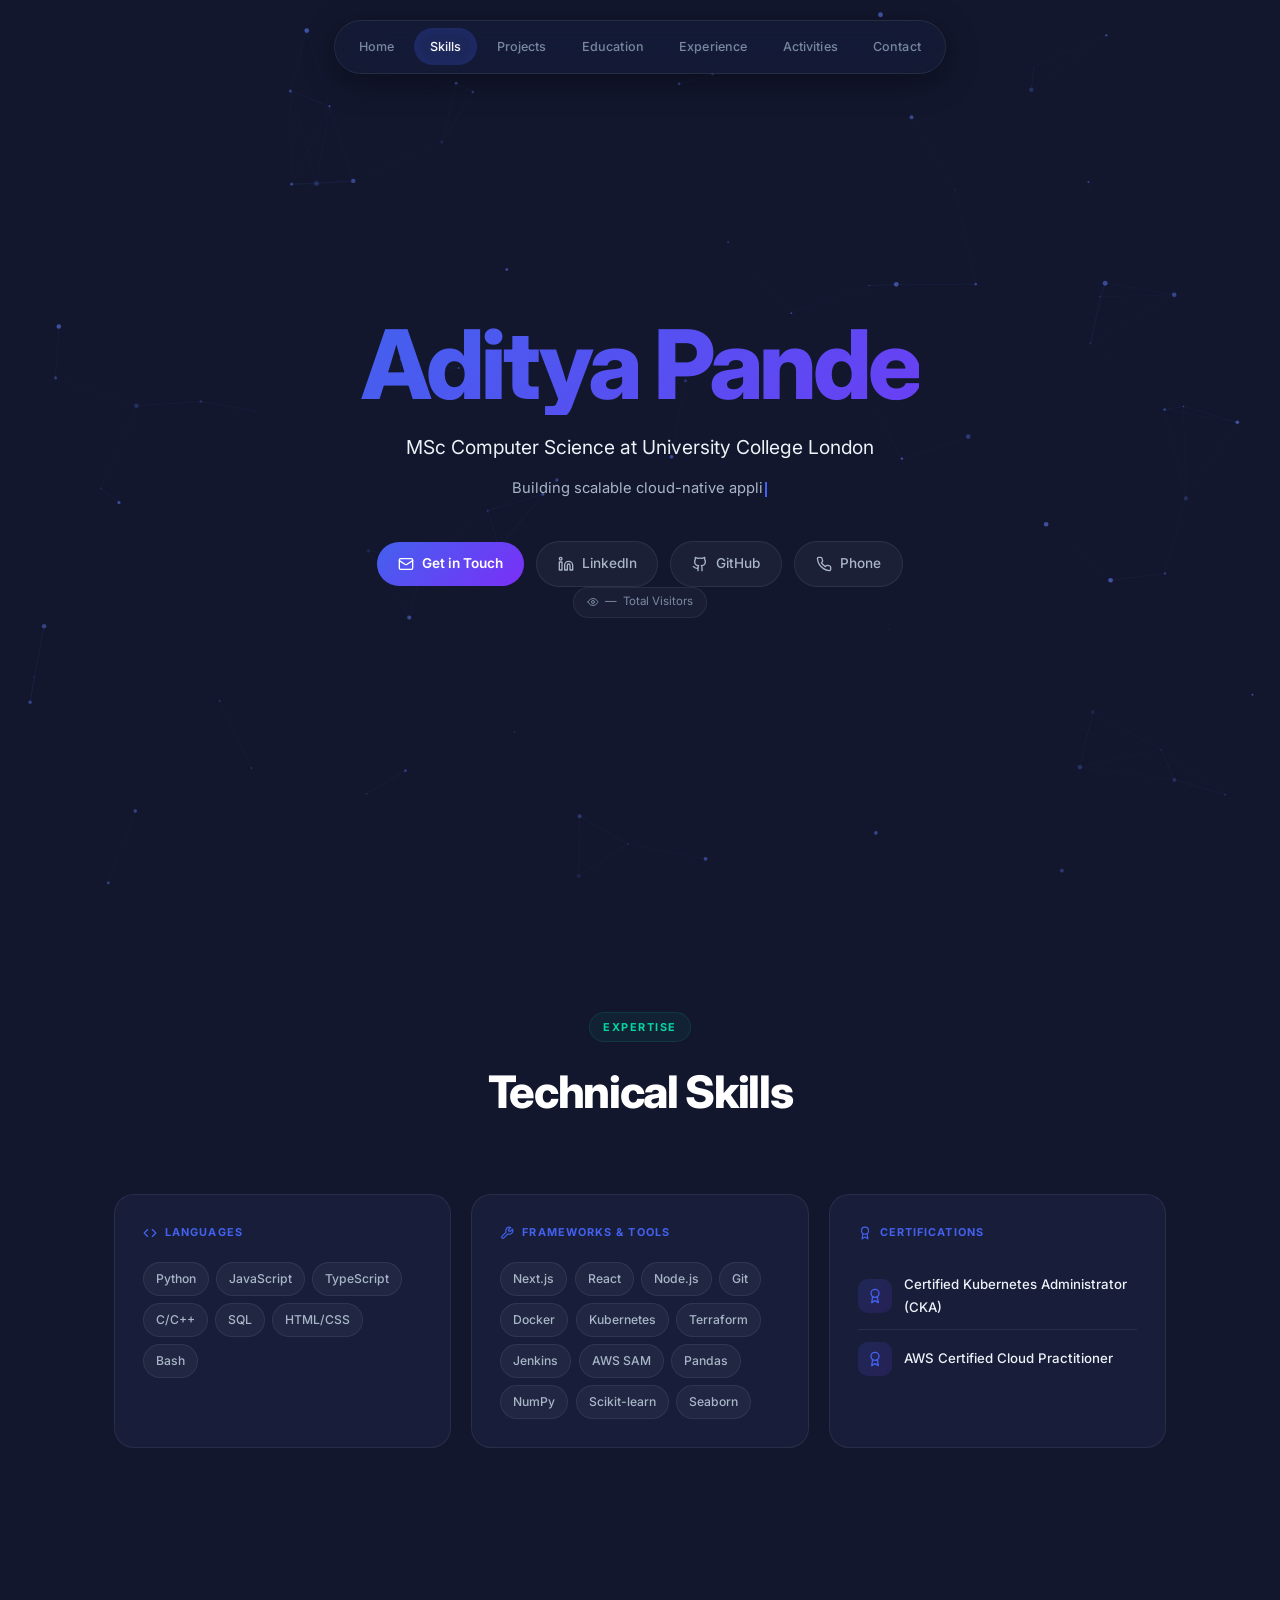
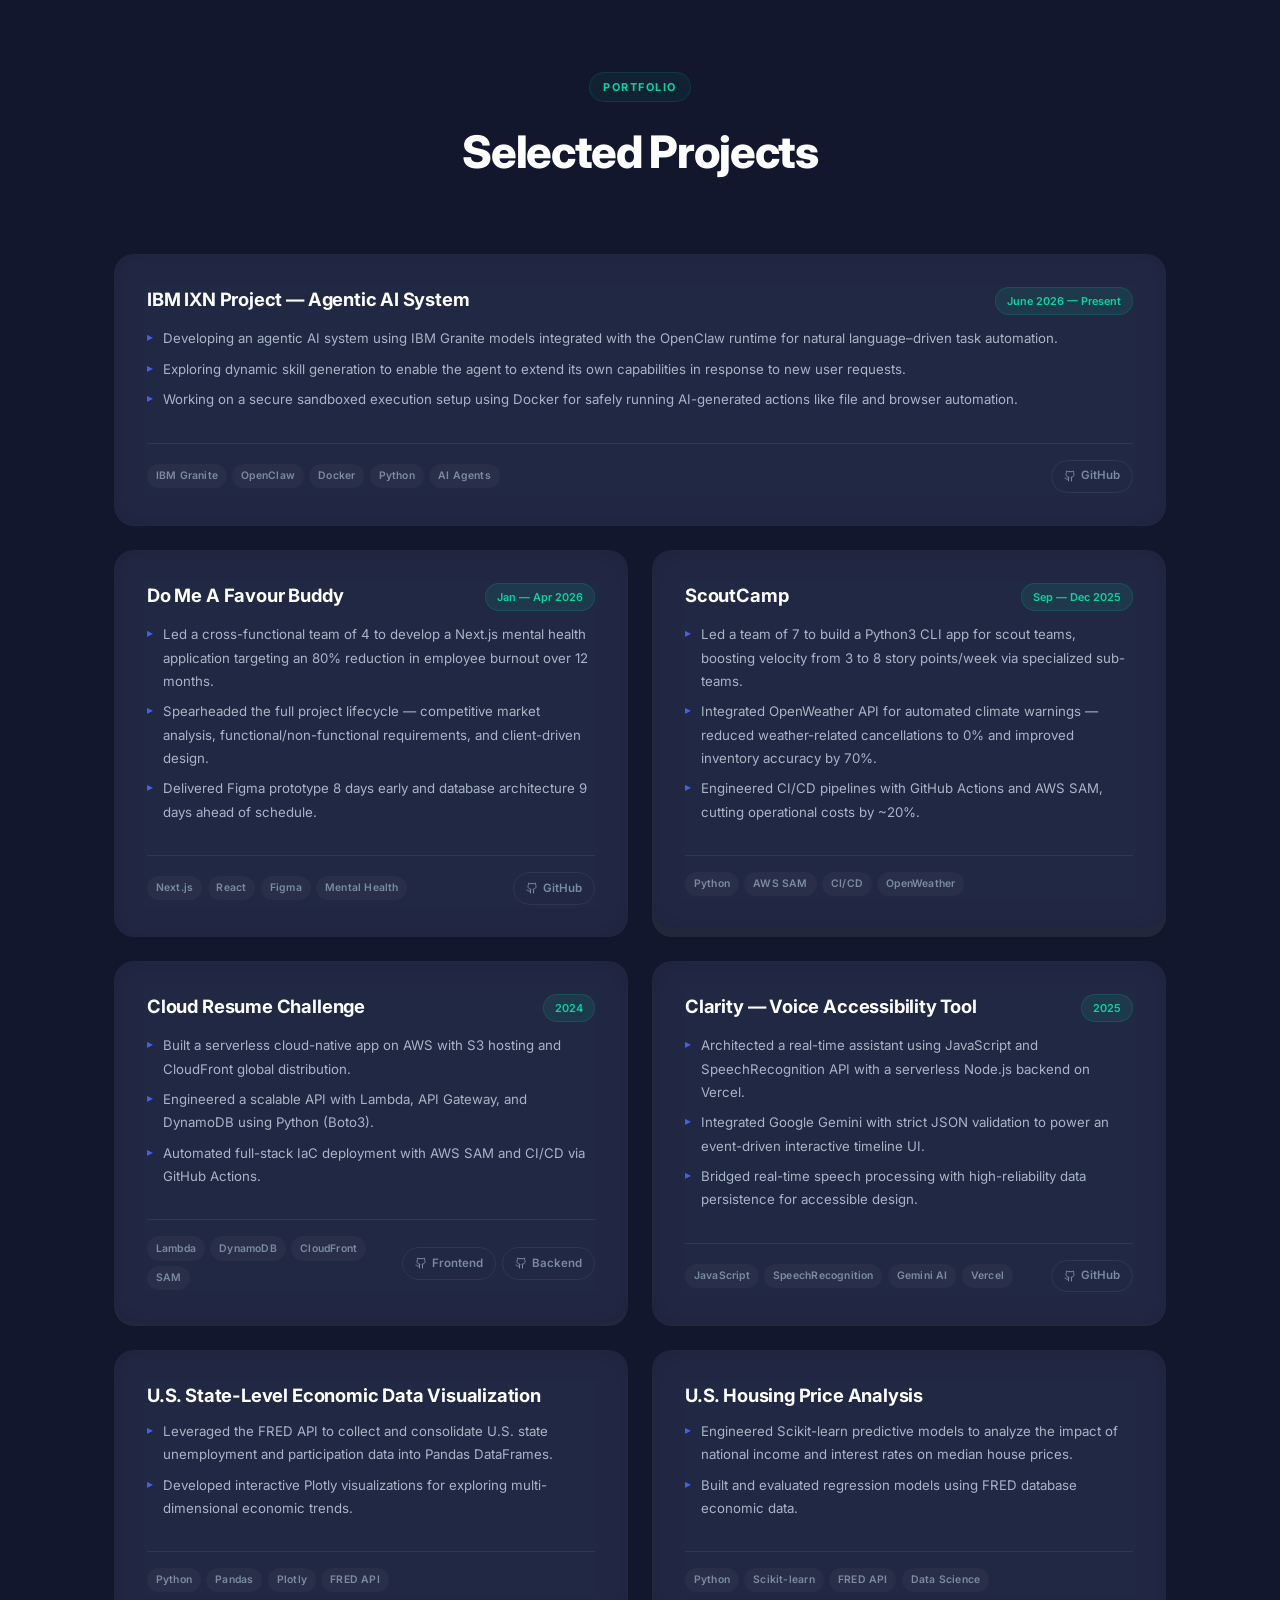
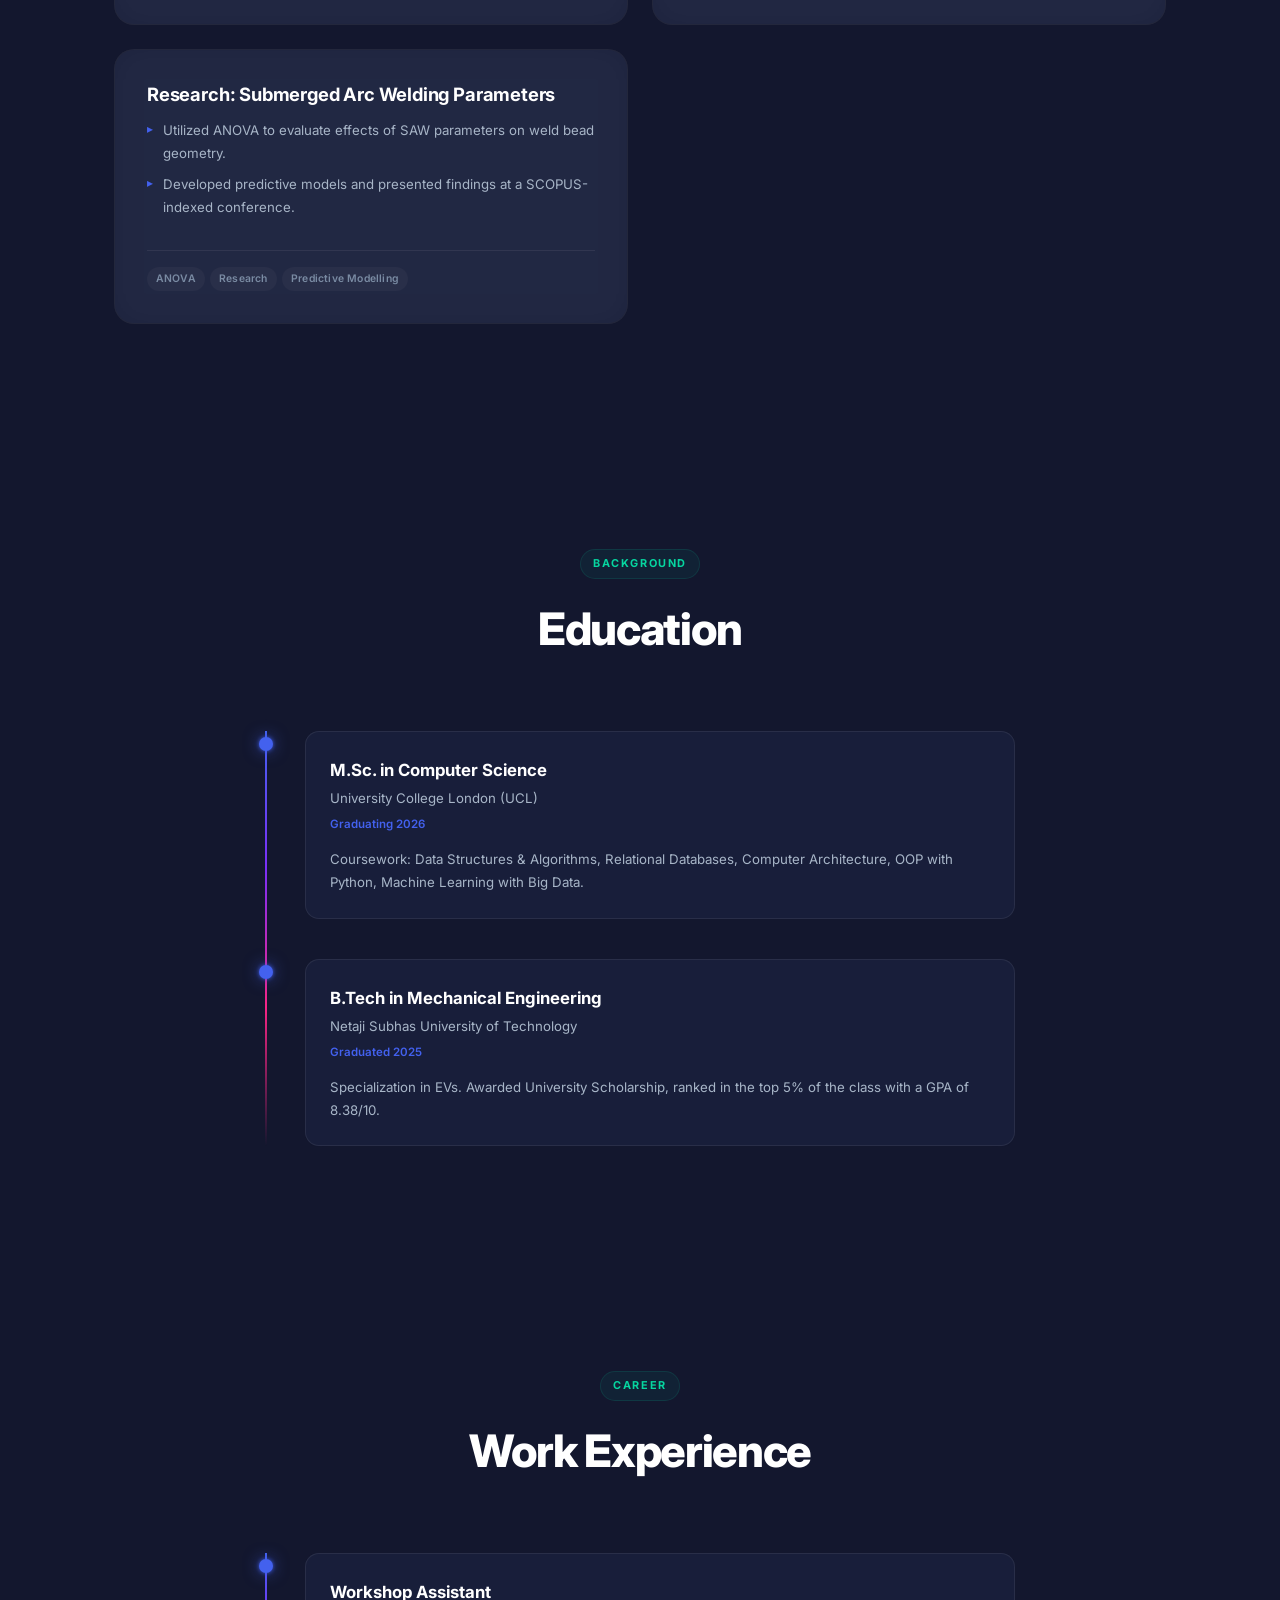
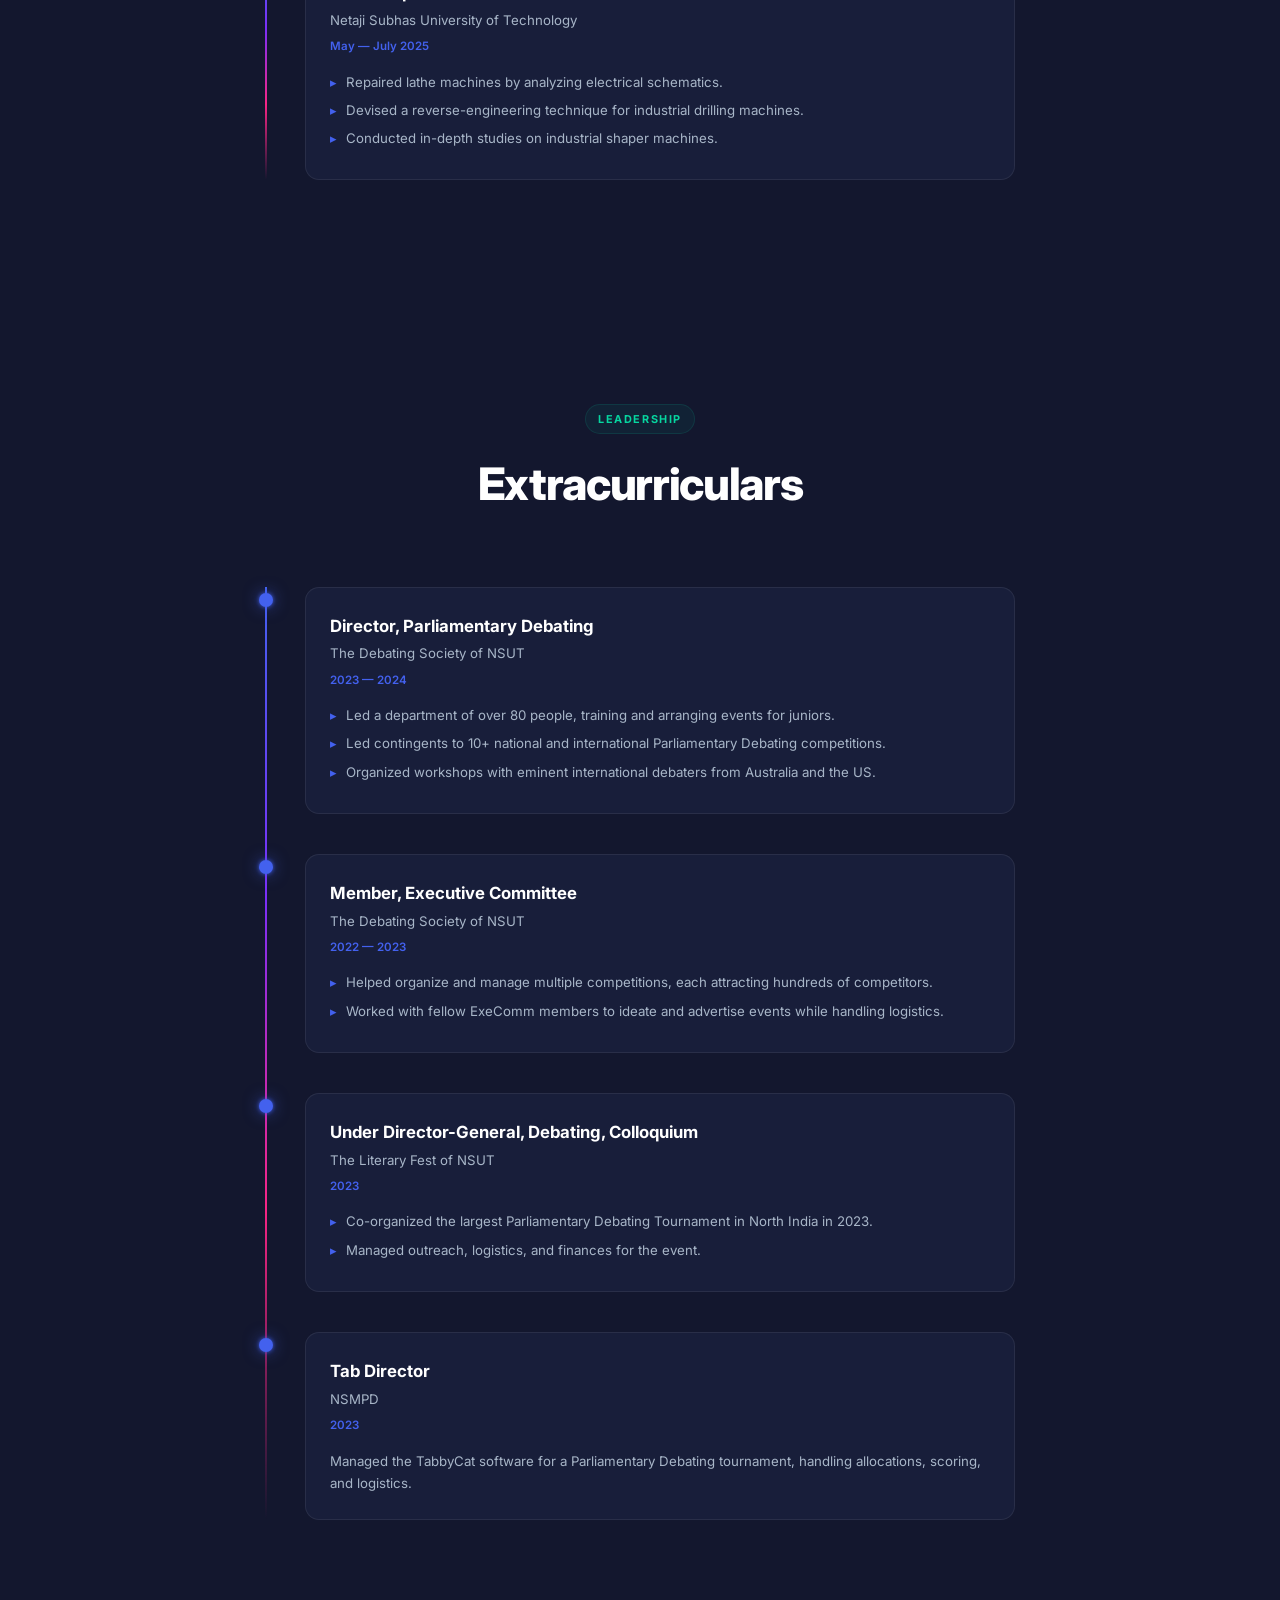
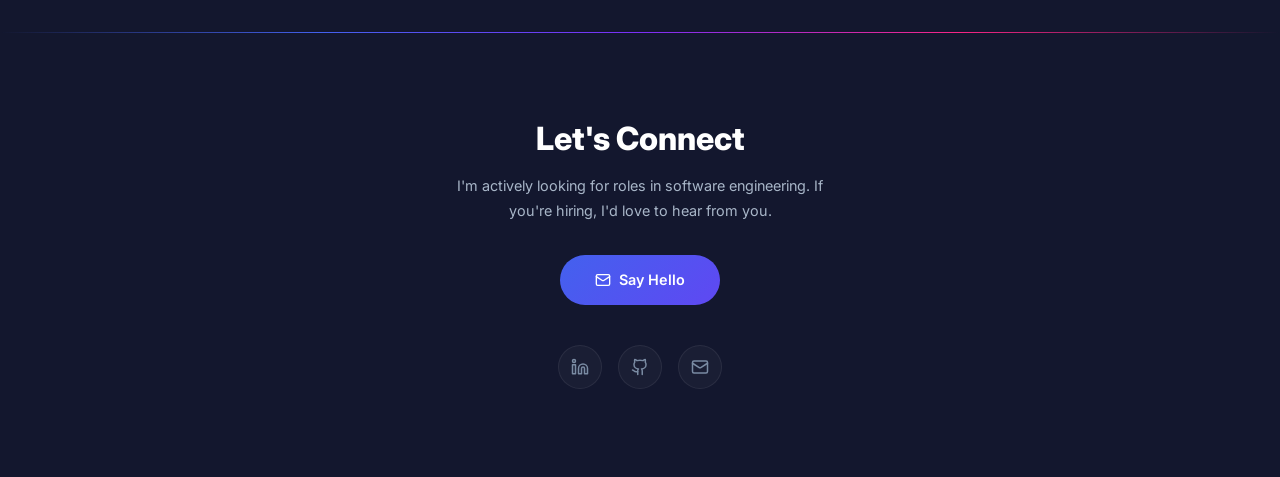
==== index.html @ 942a8a75 "Update visitor counter and project links" ====
<!DOCTYPE html>
<html lang="en">
<head>
    <meta charset="UTF-8">
    <meta name="viewport" content="width=device-width, initial-scale=1.0">
    <title>Aditya Pande — Software Engineer</title>
    <meta name="description" content="Aditya Pande — MSc Computer Science student at UCL. Software Development, Cloud Architecture, and AI.">

    <link rel="preconnect" href="https://fonts.googleapis.com">
    <link rel="preconnect" href="https://fonts.gstatic.com" crossorigin>
    <link href="https://fonts.googleapis.com/css2?family=Inter:wght@400;500;600;700;800&display=swap" rel="stylesheet">

    <link rel="stylesheet" href="style.css">
</head>
<body>

        <canvas id="particle-canvas"></canvas>

        <div class="scroll-progress" id="scroll-progress"></div>

        <nav class="nav" id="nav">
        <div class="nav-inner">
            <a href="#hero" class="nav-link active">Home</a>
            <a href="#skills" class="nav-link">Skills</a>
            <a href="#projects" class="nav-link">Projects</a>
            <a href="#education" class="nav-link">Education</a>
            <a href="#experience" class="nav-link">Experience</a>
            <a href="#activities" class="nav-link">Activities</a>
            <a href="#contact" class="nav-link">Contact</a>
        </div>
    </nav>

        <section class="hero" id="hero">
        <div class="hero-content">
            <h1 class="hero-name fade-in fade-in-delay-1">Aditya Pande</h1>
            <p class="hero-title fade-in fade-in-delay-2">MSc Computer Science at University College London</p>
            <p class="hero-subtitle fade-in fade-in-delay-3">
                <span id="typed-text"></span><span class="typing-cursor"></span>
            </p>
            <div class="hero-links fade-in fade-in-delay-4">
                <a href="mailto:aditya.pande.128@gmail.com" class="hero-link hero-link--primary" id="hero-email-link">
                    <svg xmlns="http://www.w3.org/2000/svg" width="16" height="16" viewBox="0 0 24 24" fill="none" stroke="currentColor" stroke-width="2" stroke-linecap="round" stroke-linejoin="round"><rect width="20" height="16" x="2" y="4" rx="2"/><path d="m22 7-8.97 5.7a1.94 1.94 0 0 1-2.06 0L2 7"/></svg>
                    Get in Touch
                </a>
                <a href="https://www.linkedin.com/in/the-aditya-pande/" target="_blank" class="hero-link" id="hero-linkedin-link">
                    <svg xmlns="http://www.w3.org/2000/svg" width="16" height="16" viewBox="0 0 24 24" fill="none" stroke="currentColor" stroke-width="2" stroke-linecap="round" stroke-linejoin="round"><path d="M16 8a6 6 0 0 1 6 6v7h-4v-7a2 2 0 0 0-2-2 2 2 0 0 0-2 2v7h-4v-7a6 6 0 0 1 6-6z"/><rect width="4" height="12" x="2" y="9"/><circle cx="4" cy="4" r="2"/></svg>
                    LinkedIn
                </a>
                <a href="https://github.com/AdityaPande128" target="_blank" class="hero-link" id="hero-github-link">
                    <svg xmlns="http://www.w3.org/2000/svg" width="16" height="16" viewBox="0 0 24 24" fill="none" stroke="currentColor" stroke-width="2" stroke-linecap="round" stroke-linejoin="round"><path d="M15 22v-4a4.8 4.8 0 0 0-1-3.5c3 0 6-2 6-5.5.08-1.25-.27-2.48-1-3.5.28-1.15.28-2.35 0-3.5 0 0-1 0-3 1.5-2.64-.5-5.36-.5-8 0C6 2 5 2 5 2c-.3 1.15-.3 2.35 0 3.5A5.403 5.403 0 0 0 4 9c0 3.5 3 5.5 6 5.5-.39.49-.68 1.05-.85 1.65-.17.6-.22 1.23-.15 1.85v4"/><path d="M9 18c-4.51 2-5-2-7-2"/></svg>
                    GitHub
                </a>
                <a href="tel:+447774922201" class="hero-link" id="hero-phone-link">
                    <svg xmlns="http://www.w3.org/2000/svg" width="16" height="16" viewBox="0 0 24 24" fill="none" stroke="currentColor" stroke-width="2" stroke-linecap="round" stroke-linejoin="round"><path d="M22 16.92v3a2 2 0 0 1-2.18 2 19.79 19.79 0 0 1-8.63-3.07 19.5 19.5 0 0 1-6-6 19.79 19.79 0 0 1-3.07-8.67A2 2 0 0 1 4.11 2h3a2 2 0 0 1 2 1.72 12.84 12.84 0 0 0 .7 2.81 2 2 0 0 1-.45 2.11L8.09 9.91a16 16 0 0 0 6 6l1.27-1.27a2 2 0 0 1 2.11-.45 12.84 12.84 0 0 0 2.81.7A2 2 0 0 1 22 16.92z"/></svg>
                    Phone
                </a>
            </div>
            
            <div class="hero-visitor fade-in fade-in-delay-4 mt-8">
                <div class="visitor-count">
                    <svg xmlns="http://www.w3.org/2000/svg" width="16" height="16" viewBox="0 0 24 24" fill="none" stroke="currentColor" stroke-width="2" stroke-linecap="round" stroke-linejoin="round"><path d="M2 12s3-7 10-7 10 7 10 7-3 7-10 7-10-7-10-7Z"/><circle cx="12" cy="12" r="3"/></svg>
                    <span id="visitor-count">...</span> Total Visitors
                </div>
            </div>
        </div>
    </section>

    <div class="container">

                <section class="section" id="skills">
            <div class="section-header fade-in">
                <span class="section-label">Expertise</span>
                <h2 class="section-title">Technical Skills</h2>
            </div>
            <div class="skills-grid fade-in stagger-children">
                <div class="skill-category" id="skill-languages">
                    <div class="skill-category-title">
                        <svg xmlns="http://www.w3.org/2000/svg" width="14" height="14" viewBox="0 0 24 24" fill="none" stroke="currentColor" stroke-width="2" stroke-linecap="round" stroke-linejoin="round"><polyline points="16 18 22 12 16 6"/><polyline points="8 6 2 12 8 18"/></svg>
                        Languages
                    </div>
                    <div class="skill-tags">
                        <span class="skill-tag">Python</span>
                        <span class="skill-tag">JavaScript</span>
                        <span class="skill-tag">TypeScript</span>
                        <span class="skill-tag">C/C++</span>
                        <span class="skill-tag">SQL</span>
                        <span class="skill-tag">HTML/CSS</span>
                        <span class="skill-tag">Bash</span>
                    </div>
                </div>
                <div class="skill-category" id="skill-tools">
                    <div class="skill-category-title">
                        <svg xmlns="http://www.w3.org/2000/svg" width="14" height="14" viewBox="0 0 24 24" fill="none" stroke="currentColor" stroke-width="2" stroke-linecap="round" stroke-linejoin="round"><path d="M14.7 6.3a1 1 0 0 0 0 1.4l1.6 1.6a1 1 0 0 0 1.4 0l3.77-3.77a6 6 0 0 1-7.94 7.94l-6.91 6.91a2.12 2.12 0 0 1-3-3l6.91-6.91a6 6 0 0 1 7.94-7.94l-3.76 3.76z"/></svg>
                        Frameworks & Tools
                    </div>
                    <div class="skill-tags">
                        <span class="skill-tag">Next.js</span>
                        <span class="skill-tag">React</span>
                        <span class="skill-tag">Node.js</span>
                        <span class="skill-tag">Git</span>
                        <span class="skill-tag">Docker</span>
                        <span class="skill-tag">Kubernetes</span>
                        <span class="skill-tag">Terraform</span>
                        <span class="skill-tag">Jenkins</span>
                        <span class="skill-tag">AWS SAM</span>
                        <span class="skill-tag">Pandas</span>
                        <span class="skill-tag">NumPy</span>
                        <span class="skill-tag">Scikit-learn</span>
                        <span class="skill-tag">Seaborn</span>
                    </div>
                </div>
                <div class="skill-category" id="skill-certs">
                    <div class="skill-category-title">
                        <svg xmlns="http://www.w3.org/2000/svg" width="14" height="14" viewBox="0 0 24 24" fill="none" stroke="currentColor" stroke-width="2" stroke-linecap="round" stroke-linejoin="round"><circle cx="12" cy="8" r="6"/><path d="M15.477 12.89 17 22l-5-3-5 3 1.523-9.11"/></svg>
                        Certifications
                    </div>
                    <div>
                        <div class="cert-item">
                            <div class="cert-icon">
                                <svg xmlns="http://www.w3.org/2000/svg" width="16" height="16" viewBox="0 0 24 24" fill="none" stroke="currentColor" stroke-width="2" stroke-linecap="round" stroke-linejoin="round"><circle cx="12" cy="8" r="6"/><path d="M15.477 12.89 17 22l-5-3-5 3 1.523-9.11"/></svg>
                            </div>
                            <span class="cert-name">Certified Kubernetes Administrator (CKA)</span>
                        </div>
                        <div class="cert-item">
                            <div class="cert-icon">
                                <svg xmlns="http://www.w3.org/2000/svg" width="16" height="16" viewBox="0 0 24 24" fill="none" stroke="currentColor" stroke-width="2" stroke-linecap="round" stroke-linejoin="round"><circle cx="12" cy="8" r="6"/><path d="M15.477 12.89 17 22l-5-3-5 3 1.523-9.11"/></svg>
                            </div>
                            <span class="cert-name">AWS Certified Cloud Practitioner</span>
                        </div>
                    </div>
                </div>
            </div>
        </section>

                <section class="section" id="projects">
            <div class="section-header fade-in">
                <span class="section-label">Portfolio</span>
                <h2 class="section-title">Selected Projects</h2>
            </div>
            <div class="projects-grid fade-in stagger-children">

                                <div class="project-card-wrapper project-card-wrapper--featured" id="project-ibm">
                    <div class="project-card">
                        <div class="card-spotlight"></div>
                        <div class="project-header">
                            <h3 class="project-title">IBM IXN Project — Agentic AI System</h3>
                            <span class="project-date">June 2026 — Present</span>
                        </div>
                        <div class="project-description">
                            <ul>
                                <li>Developing an agentic AI system using IBM Granite models integrated with the OpenClaw runtime for natural language–driven task automation.</li>
                                <li>Exploring dynamic skill generation to enable the agent to extend its own capabilities in response to new user requests.</li>
                                <li>Working on a secure sandboxed execution setup using Docker for safely running AI-generated actions like file and browser automation.</li>
                            </ul>
                        </div>
                        <div class="project-footer">
                            <div class="project-tags">
                                <span class="project-tag">IBM Granite</span>
                                <span class="project-tag">OpenClaw</span>
                                <span class="project-tag">Docker</span>
                                <span class="project-tag">Python</span>
                                <span class="project-tag">AI Agents</span>
                            </div>
                            <div class="project-links">
                                <a href="#" target="_blank" class="project-link">
                                    <svg xmlns="http://www.w3.org/2000/svg" width="13" height="13" viewBox="0 0 24 24" fill="none" stroke="currentColor" stroke-width="2" stroke-linecap="round" stroke-linejoin="round"><path d="M15 22v-4a4.8 4.8 0 0 0-1-3.5c3 0 6-2 6-5.5.08-1.25-.27-2.48-1-3.5.28-1.15.28-2.35 0-3.5 0 0-1 0-3 1.5-2.64-.5-5.36-.5-8 0C6 2 5 2 5 2c-.3 1.15-.3 2.35 0 3.5A5.403 5.403 0 0 0 4 9c0 3.5 3 5.5 6 5.5-.39.49-.68 1.05-.85 1.65-.17.6-.22 1.23-.15 1.85v4"/><path d="M9 18c-4.51 2-5-2-7-2"/></svg>
                                    GitHub
                                </a>
                            </div>
                        </div>
                    </div>
                </div>

                                <div class="project-card-wrapper" id="project-dmafb">
                    <div class="project-card">
                        <div class="card-spotlight"></div>
                        <div class="project-header">
                            <h3 class="project-title">Do Me A Favour Buddy</h3>
                            <span class="project-date">Jan — Apr 2026</span>
                        </div>
                        <div class="project-description">
                            <ul>
                                <li>Led a cross-functional team of 4 to develop a Next.js mental health application targeting an 80% reduction in employee burnout over 12 months.</li>
                                <li>Spearheaded the full project lifecycle — competitive market analysis, functional/non-functional requirements, and client-driven design.</li>
                                <li>Delivered Figma prototype 8 days early and database architecture 9 days ahead of schedule.</li>
                            </ul>
                        </div>
                        <div class="project-footer">
                            <div class="project-tags">
                                <span class="project-tag">Next.js</span>
                                <span class="project-tag">React</span>
                                <span class="project-tag">Figma</span>
                                <span class="project-tag">Mental Health</span>
                            </div>
                            <div class="project-links">
                                <a href="#" target="_blank" class="project-link">
                                    <svg xmlns="http://www.w3.org/2000/svg" width="13" height="13" viewBox="0 0 24 24" fill="none" stroke="currentColor" stroke-width="2" stroke-linecap="round" stroke-linejoin="round"><path d="M15 22v-4a4.8 4.8 0 0 0-1-3.5c3 0 6-2 6-5.5.08-1.25-.27-2.48-1-3.5.28-1.15.28-2.35 0-3.5 0 0-1 0-3 1.5-2.64-.5-5.36-.5-8 0C6 2 5 2 5 2c-.3 1.15-.3 2.35 0 3.5A5.403 5.403 0 0 0 4 9c0 3.5 3 5.5 6 5.5-.39.49-.68 1.05-.85 1.65-.17.6-.22 1.23-.15 1.85v4"/><path d="M9 18c-4.51 2-5-2-7-2"/></svg>
                                    GitHub
                                </a>
                            </div>
                        </div>
                    </div>
                </div>

                                <div class="project-card-wrapper" id="project-scoutcamp">
                    <div class="project-card">
                        <div class="card-spotlight"></div>
                        <div class="project-header">
                            <h3 class="project-title">ScoutCamp</h3>
                            <span class="project-date">Sep — Dec 2025</span>
                        </div>
                        <div class="project-description">
                            <ul>
                                <li>Led a team of 7 to build a Python3 CLI app for scout teams, boosting velocity from 3 to 8 story points/week via specialized sub-teams.</li>
                                <li>Integrated OpenWeather API for automated climate warnings — reduced weather-related cancellations to 0% and improved inventory accuracy by 70%.</li>
                                <li>Engineered CI/CD pipelines with GitHub Actions and AWS SAM, cutting operational costs by ~20%.</li>
                            </ul>
                        </div>
                        <div class="project-footer">
                            <div class="project-tags">
                                <span class="project-tag">Python</span>
                                <span class="project-tag">AWS SAM</span>
                                <span class="project-tag">CI/CD</span>
                                <span class="project-tag">OpenWeather</span>
                            </div>
                        </div>
                    </div>
                </div>

                                <div class="project-card-wrapper" id="project-crc">
                    <div class="project-card">
                        <div class="card-spotlight"></div>
                        <div class="project-header">
                            <h3 class="project-title">Cloud Resume Challenge</h3>
                            <span class="project-date">2024</span>
                        </div>
                        <div class="project-description">
                            <ul>
                                <li>Built a serverless cloud-native app on AWS with S3 hosting and CloudFront global distribution.</li>
                                <li>Engineered a scalable API with Lambda, API Gateway, and DynamoDB using Python (Boto3).</li>
                                <li>Automated full-stack IaC deployment with AWS SAM and CI/CD via GitHub Actions.</li>
                            </ul>
                        </div>
                        <div class="project-footer">
                            <div class="project-tags">
                                <span class="project-tag">Lambda</span>
                                <span class="project-tag">DynamoDB</span>
                                <span class="project-tag">CloudFront</span>
                                <span class="project-tag">SAM</span>
                            </div>
                            <div class="project-links">
                                <a href="https://github.com/AdityaPande128/Cloud_Resume_Challenge" target="_blank" class="project-link" id="crc-github-link">
                                    <svg xmlns="http://www.w3.org/2000/svg" width="13" height="13" viewBox="0 0 24 24" fill="none" stroke="currentColor" stroke-width="2" stroke-linecap="round" stroke-linejoin="round"><path d="M15 22v-4a4.8 4.8 0 0 0-1-3.5c3 0 6-2 6-5.5.08-1.25-.27-2.48-1-3.5.28-1.15.28-2.35 0-3.5 0 0-1 0-3 1.5-2.64-.5-5.36-.5-8 0C6 2 5 2 5 2c-.3 1.15-.3 2.35 0 3.5A5.403 5.403 0 0 0 4 9c0 3.5 3 5.5 6 5.5-.39.49-.68 1.05-.85 1.65-.17.6-.22 1.23-.15 1.85v4"/><path d="M9 18c-4.51 2-5-2-7-2"/></svg>
                                    Frontend
                                </a>
                                <a href="https://github.com/AdityaPande128/backend-visitor-counter" target="_blank" class="project-link" id="crc-backend-link">
                                    <svg xmlns="http://www.w3.org/2000/svg" width="13" height="13" viewBox="0 0 24 24" fill="none" stroke="currentColor" stroke-width="2" stroke-linecap="round" stroke-linejoin="round"><path d="M15 22v-4a4.8 4.8 0 0 0-1-3.5c3 0 6-2 6-5.5.08-1.25-.27-2.48-1-3.5.28-1.15.28-2.35 0-3.5 0 0-1 0-3 1.5-2.64-.5-5.36-.5-8 0C6 2 5 2 5 2c-.3 1.15-.3 2.35 0 3.5A5.403 5.403 0 0 0 4 9c0 3.5 3 5.5 6 5.5-.39.49-.68 1.05-.85 1.65-.17.6-.22 1.23-.15 1.85v4"/><path d="M9 18c-4.51 2-5-2-7-2"/></svg>
                                    Backend
                                </a>
                            </div>
                        </div>
                    </div>
                </div>

                                <div class="project-card-wrapper" id="project-clarity">
                    <div class="project-card">
                        <div class="card-spotlight"></div>
                        <div class="project-header">
                            <h3 class="project-title">Clarity — Voice Accessibility Tool</h3>
                            <span class="project-date">2025</span>
                        </div>
                        <div class="project-description">
                            <ul>
                                <li>Architected a real-time assistant using JavaScript and SpeechRecognition API with a serverless Node.js backend on Vercel.</li>
                                <li>Integrated Google Gemini with strict JSON validation to power an event-driven interactive timeline UI.</li>
                                <li>Bridged real-time speech processing with high-reliability data persistence for accessible design.</li>
                            </ul>
                        </div>
                        <div class="project-footer">
                            <div class="project-tags">
                                <span class="project-tag">JavaScript</span>
                                <span class="project-tag">SpeechRecognition</span>
                                <span class="project-tag">Gemini AI</span>
                                <span class="project-tag">Vercel</span>
                            </div>
                            <div class="project-links">
                                <a href="https://github.com/AdityaPande128/Clarity" target="_blank" class="project-link" id="clarity-github-link">
                                    <svg xmlns="http://www.w3.org/2000/svg" width="13" height="13" viewBox="0 0 24 24" fill="none" stroke="currentColor" stroke-width="2" stroke-linecap="round" stroke-linejoin="round"><path d="M15 22v-4a4.8 4.8 0 0 0-1-3.5c3 0 6-2 6-5.5.08-1.25-.27-2.48-1-3.5.28-1.15.28-2.35 0-3.5 0 0-1 0-3 1.5-2.64-.5-5.36-.5-8 0C6 2 5 2 5 2c-.3 1.15-.3 2.35 0 3.5A5.403 5.403 0 0 0 4 9c0 3.5 3 5.5 6 5.5-.39.49-.68 1.05-.85 1.65-.17.6-.22 1.23-.15 1.85v4"/><path d="M9 18c-4.51 2-5-2-7-2"/></svg>
                                    GitHub
                                </a>
                            </div>
                        </div>
                    </div>
                </div>

                                <div class="project-card-wrapper" id="project-econ-viz">
                    <div class="project-card">
                        <div class="card-spotlight"></div>
                        <div class="project-header">
                            <h3 class="project-title">U.S. State-Level Economic Data Visualization</h3>
                        </div>
                        <div class="project-description">
                            <ul>
                                <li>Leveraged the FRED API to collect and consolidate U.S. state unemployment and participation data into Pandas DataFrames.</li>
                                <li>Developed interactive Plotly visualizations for exploring multi-dimensional economic trends.</li>
                            </ul>
                        </div>
                        <div class="project-footer">
                            <div class="project-tags">
                                <span class="project-tag">Python</span>
                                <span class="project-tag">Pandas</span>
                                <span class="project-tag">Plotly</span>
                                <span class="project-tag">FRED API</span>
                            </div>
                        </div>
                    </div>
                </div>

                                <div class="project-card-wrapper" id="project-housing">
                    <div class="project-card">
                        <div class="card-spotlight"></div>
                        <div class="project-header">
                            <h3 class="project-title">U.S. Housing Price Analysis</h3>
                        </div>
                        <div class="project-description">
                            <ul>
                                <li>Engineered Scikit-learn predictive models to analyze the impact of national income and interest rates on median house prices.</li>
                                <li>Built and evaluated regression models using FRED database economic data.</li>
                            </ul>
                        </div>
                        <div class="project-footer">
                            <div class="project-tags">
                                <span class="project-tag">Python</span>
                                <span class="project-tag">Scikit-learn</span>
                                <span class="project-tag">FRED API</span>
                                <span class="project-tag">Data Science</span>
                            </div>
                        </div>
                    </div>
                </div>

                                <div class="project-card-wrapper" id="project-saw">
                    <div class="project-card">
                        <div class="card-spotlight"></div>
                        <div class="project-header">
                            <h3 class="project-title">Research: Submerged Arc Welding Parameters</h3>
                        </div>
                        <div class="project-description">
                            <ul>
                                <li>Utilized ANOVA to evaluate effects of SAW parameters on weld bead geometry.</li>
                                <li>Developed predictive models and presented findings at a SCOPUS-indexed conference.</li>
                            </ul>
                        </div>
                        <div class="project-footer">
                            <div class="project-tags">
                                <span class="project-tag">ANOVA</span>
                                <span class="project-tag">Research</span>
                                <span class="project-tag">Predictive Modelling</span>
                            </div>
                        </div>
                    </div>
                </div>
            </div>
        </section>

                <section class="section" id="education">
            <div class="section-header fade-in">
                <span class="section-label">Background</span>
                <h2 class="section-title">Education</h2>
            </div>
            <div class="timeline">
                <div class="timeline-item fade-in">
                    <div class="timeline-dot"></div>
                    <div class="timeline-card">
                        <h3 class="timeline-title">M.Sc. in Computer Science</h3>
                        <p class="timeline-subtitle">University College London (UCL)</p>
                        <span class="timeline-date">Graduating 2026</span>
                        <div class="timeline-body">
                            <p>Coursework: Data Structures &amp; Algorithms, Relational Databases, Computer Architecture, OOP with Python, Machine Learning with Big Data.</p>
                        </div>
                    </div>
                </div>
                <div class="timeline-item fade-in">
                    <div class="timeline-dot"></div>
                    <div class="timeline-card">
                        <h3 class="timeline-title">B.Tech in Mechanical Engineering</h3>
                        <p class="timeline-subtitle">Netaji Subhas University of Technology</p>
                        <span class="timeline-date">Graduated 2025</span>
                        <div class="timeline-body">
                            <p>Specialization in EVs. Awarded University Scholarship, ranked in the top 5% of the class with a GPA of 8.38/10.</p>
                        </div>
                    </div>
                </div>
            </div>
        </section>

                <section class="section" id="experience">
            <div class="section-header fade-in">
                <span class="section-label">Career</span>
                <h2 class="section-title">Work Experience</h2>
            </div>
            <div class="timeline">
                <div class="timeline-item fade-in">
                    <div class="timeline-dot"></div>
                    <div class="timeline-card">
                        <h3 class="timeline-title">Workshop Assistant</h3>
                        <p class="timeline-subtitle">Netaji Subhas University of Technology</p>
                        <span class="timeline-date">May — July 2025</span>
                        <div class="timeline-body">
                            <ul>
                                <li>Repaired lathe machines by analyzing electrical schematics.</li>
                                <li>Devised a reverse-engineering technique for industrial drilling machines.</li>
                                <li>Conducted in-depth studies on industrial shaper machines.</li>
                            </ul>
                        </div>
                    </div>
                </div>
            </div>
        </section>

                <section class="section" id="activities">
            <div class="section-header fade-in">
                <span class="section-label">Leadership</span>
                <h2 class="section-title">Extracurriculars</h2>
            </div>
            <div class="timeline">
                <div class="timeline-item fade-in">
                    <div class="timeline-dot"></div>
                    <div class="timeline-card">
                        <h3 class="timeline-title">Director, Parliamentary Debating</h3>
                        <p class="timeline-subtitle">The Debating Society of NSUT</p>
                        <span class="timeline-date">2023 — 2024</span>
                        <div class="timeline-body">
                            <ul>
                                <li>Led a department of over 80 people, training and arranging events for juniors.</li>
                                <li>Led contingents to 10+ national and international Parliamentary Debating competitions.</li>
                                <li>Organized workshops with eminent international debaters from Australia and the US.</li>
                            </ul>
                        </div>
                    </div>
                </div>
                <div class="timeline-item fade-in">
                    <div class="timeline-dot"></div>
                    <div class="timeline-card">
                        <h3 class="timeline-title">Member, Executive Committee</h3>
                        <p class="timeline-subtitle">The Debating Society of NSUT</p>
                        <span class="timeline-date">2022 — 2023</span>
                        <div class="timeline-body">
                            <ul>
                                <li>Helped organize and manage multiple competitions, each attracting hundreds of competitors.</li>
                                <li>Worked with fellow ExeComm members to ideate and advertise events while handling logistics.</li>
                            </ul>
                        </div>
                    </div>
                </div>
                <div class="timeline-item fade-in">
                    <div class="timeline-dot"></div>
                    <div class="timeline-card">
                        <h3 class="timeline-title">Under Director-General, Debating, Colloquium</h3>
                        <p class="timeline-subtitle">The Literary Fest of NSUT</p>
                        <span class="timeline-date">2023</span>
                        <div class="timeline-body">
                            <ul>
                                <li>Co-organized the largest Parliamentary Debating Tournament in North India in 2023.</li>
                                <li>Managed outreach, logistics, and finances for the event.</li>
                            </ul>
                        </div>
                    </div>
                </div>
                <div class="timeline-item fade-in">
                    <div class="timeline-dot"></div>
                    <div class="timeline-card">
                        <h3 class="timeline-title">Tab Director</h3>
                        <p class="timeline-subtitle">NSMPD</p>
                        <span class="timeline-date">2023</span>
                        <div class="timeline-body">
                            <p>Managed the TabbyCat software for a Parliamentary Debating tournament, handling allocations, scoring, and logistics.</p>
                        </div>
                    </div>
                </div>
            </div>
        </section>
    </div>

        <footer class="footer" id="contact">
        <h2 class="footer-cta-title fade-in">Let's Connect</h2>
        <p class="footer-cta-text fade-in">I'm actively looking for roles in software engineering. If you're hiring, I'd love to hear from you.</p>
        <a href="mailto:aditya.pande.128@gmail.com" class="footer-btn fade-in" id="footer-email-btn">
            <svg xmlns="http://www.w3.org/2000/svg" width="16" height="16" viewBox="0 0 24 24" fill="none" stroke="currentColor" stroke-width="2" stroke-linecap="round" stroke-linejoin="round"><rect width="20" height="16" x="2" y="4" rx="2"/><path d="m22 7-8.97 5.7a1.94 1.94 0 0 1-2.06 0L2 7"/></svg>
            Say Hello
        </a>
        <div class="footer-links fade-in">
            <a href="https://www.linkedin.com/in/the-aditya-pande/" target="_blank" class="footer-social-link" id="footer-linkedin" aria-label="LinkedIn">
                <svg xmlns="http://www.w3.org/2000/svg" width="18" height="18" viewBox="0 0 24 24" fill="none" stroke="currentColor" stroke-width="2" stroke-linecap="round" stroke-linejoin="round"><path d="M16 8a6 6 0 0 1 6 6v7h-4v-7a2 2 0 0 0-2-2 2 2 0 0 0-2 2v7h-4v-7a6 6 0 0 1 6-6z"/><rect width="4" height="12" x="2" y="9"/><circle cx="4" cy="4" r="2"/></svg>
            </a>
            <a href="https://github.com/AdityaPande128" target="_blank" class="footer-social-link" id="footer-github" aria-label="GitHub">
                <svg xmlns="http://www.w3.org/2000/svg" width="18" height="18" viewBox="0 0 24 24" fill="none" stroke="currentColor" stroke-width="2" stroke-linecap="round" stroke-linejoin="round"><path d="M15 22v-4a4.8 4.8 0 0 0-1-3.5c3 0 6-2 6-5.5.08-1.25-.27-2.48-1-3.5.28-1.15.28-2.35 0-3.5 0 0-1 0-3 1.5-2.64-.5-5.36-.5-8 0C6 2 5 2 5 2c-.3 1.15-.3 2.35 0 3.5A5.403 5.403 0 0 0 4 9c0 3.5 3 5.5 6 5.5-.39.49-.68 1.05-.85 1.65-.17.6-.22 1.23-.15 1.85v4"/><path d="M9 18c-4.51 2-5-2-7-2"/></svg>
            </a>
            <a href="mailto:aditya.pande.128@gmail.com" class="footer-social-link" id="footer-email" aria-label="Email">
                <svg xmlns="http://www.w3.org/2000/svg" width="18" height="18" viewBox="0 0 24 24" fill="none" stroke="currentColor" stroke-width="2" stroke-linecap="round" stroke-linejoin="round"><rect width="20" height="16" x="2" y="4" rx="2"/><path d="m22 7-8.97 5.7a1.94 1.94 0 0 1-2.06 0L2 7"/></svg>
            </a>
        </div>
        <div class="footer-meta fade-in">
        </div>
    </footer>

    <script src="script.js"></script>
</body>
</html>
---- style.css ----
:root {
    --cyan: #06d6a0;
  --electric: #4361ee;
  --violet: #7b2ff7;
  --magenta: #f72585;
  --amber: #ffbe0b;

    --bg-deep: #13172e;
  --bg-base: #181d3a;
  --bg-card: rgba(28, 35, 65, 0.7);
  --bg-card-hover: rgba(38, 48, 85, 0.75);
  --bg-glass: rgba(22, 28, 55, 0.65);

    --text-bright: #ffffff;
  --text-primary: #edf2f7;
  --text-secondary: #a8b6c8;
  --text-muted: #7a8ba3;

    --gradient-hero: linear-gradient(135deg, var(--electric), var(--violet), var(--magenta));
  --gradient-card-border: linear-gradient(135deg, var(--electric), var(--violet), var(--magenta), var(--cyan));
  --gradient-btn: linear-gradient(135deg, var(--electric), var(--violet));

    --border-subtle: rgba(255, 255, 255, 0.07);
  --glow-blue: 0 0 30px rgba(67, 97, 238, 0.3);
  --glow-violet: 0 0 30px rgba(123, 47, 247, 0.3);
  --glow-magenta: 0 0 30px rgba(247, 37, 133, 0.2);

    --radius-md: 14px;
  --radius-lg: 20px;
  --radius-full: 9999px;

    --section-gap: 7rem;
  --container-max: 1100px;
}

*, *::before, *::after { margin: 0; padding: 0; box-sizing: border-box; }

html { scroll-behavior: smooth; scroll-padding-top: 5rem; }

body {
  font-family: 'Inter', -apple-system, BlinkMacSystemFont, sans-serif;
  background: var(--bg-deep);
  color: var(--text-secondary);
  line-height: 1.7;
  overflow-x: hidden;
  -webkit-font-smoothing: antialiased;
}

a { color: inherit; text-decoration: none; }
ul { list-style: none; }

#particle-canvas {
  position: fixed;
  top: 0;
  left: 0;
  width: 100%;
  height: 100%;
  z-index: 0;
  pointer-events: none;
}

.scroll-progress {
  position: fixed;
  top: 0;
  left: 0;
  height: 3px;
  background: var(--gradient-hero);
  z-index: 200;
  width: 0%;
  transition: width 0.1s linear;
}

.container {
  max-width: var(--container-max);
  margin: 0 auto;
  padding: 0 1.5rem;
  position: relative;
  z-index: 2;
}

.nav {
  position: fixed;
  top: 1.25rem;
  left: 50%;
  transform: translateX(-50%);
  z-index: 100;
  background: var(--bg-glass);
  backdrop-filter: blur(24px) saturate(1.5);
  -webkit-backdrop-filter: blur(24px) saturate(1.5);
  border: 1px solid rgba(255, 255, 255, 0.08);
  border-radius: var(--radius-full);
  padding: 0.45rem 0.5rem;
  box-shadow: 0 8px 32px rgba(0, 0, 0, 0.4);
}

.nav-inner { display: flex; align-items: center; gap: 0.2rem; }

.nav-link {
  padding: 0.5rem 1rem;
  font-size: 0.78rem;
  font-weight: 500;
  color: var(--text-muted);
  border-radius: var(--radius-full);
  transition: all 0.3s ease;
  white-space: nowrap;
  letter-spacing: 0.01em;
  position: relative;
}

.nav-link:hover { color: var(--text-bright); }

.nav-link.active {
  color: var(--text-bright);
  background: rgba(67, 97, 238, 0.2);
  box-shadow: inset 0 0 12px rgba(67, 97, 238, 0.15);
}

.hero {
  min-height: 100vh;
  display: flex;
  align-items: center;
  justify-content: center;
  text-align: center;
  padding: 6rem 1.5rem 4rem;
  position: relative;
  z-index: 2;
}

.hero-content { max-width: 750px; }

.hero-name {
  font-size: clamp(3.2rem, 9vw, 6rem);
  font-weight: 800;
  letter-spacing: -0.04em;
  line-height: 1.05;
  background: var(--gradient-hero);
  background-size: 300% 300%;
  -webkit-background-clip: text;
  -webkit-text-fill-color: transparent;
  background-clip: text;
  animation: gradient-flow 5s ease-in-out infinite;
}

@keyframes gradient-flow {
  0% { background-position: 0% 50%; }
  50% { background-position: 100% 50%; }
  100% { background-position: 0% 50%; }
}

.hero-title {
  font-size: clamp(1rem, 2.5vw, 1.2rem);
  color: var(--text-primary);
  margin-top: 1rem;
}

.hero-subtitle {
  font-size: 0.92rem;
  color: var(--text-secondary);
  margin-top: 0.75rem;
  max-width: 520px;
  margin-left: auto;
  margin-right: auto;
}

.typing-cursor {
  display: inline-block;
  width: 2px;
  height: 1em;
  background: var(--electric);
  margin-left: 2px;
  animation: blink 0.8s step-end infinite;
  vertical-align: text-bottom;
}

@keyframes blink {
  0%, 100% { opacity: 1; }
  50% { opacity: 0; }
}

.hero-links {
  display: flex;
  align-items: center;
  justify-content: center;
  gap: 0.75rem;
  margin-top: 2.5rem;
  flex-wrap: wrap;
}

.hero-link {
  display: inline-flex;
  align-items: center;
  gap: 0.5rem;
  padding: 0.65rem 1.3rem;
  font-size: 0.85rem;
  font-weight: 500;
  color: var(--text-secondary);
  background: rgba(255, 255, 255, 0.04);
  border: 1px solid rgba(255, 255, 255, 0.08);
  border-radius: var(--radius-full);
  transition: all 0.35s cubic-bezier(0.4, 0, 0.2, 1);
}

.hero-link:hover {
  color: var(--text-bright);
  background: rgba(255, 255, 255, 0.08);
  border-color: rgba(67, 97, 238, 0.4);
  transform: translateY(-3px);
  box-shadow: 0 8px 24px rgba(0, 0, 0, 0.3);
}

.hero-link svg { width: 16px; height: 16px; }

.hero-link--primary {
  background: var(--gradient-btn);
  color: white;
  border: none;
  font-weight: 600;
}

.hero-link--primary:hover {
  transform: translateY(-3px);
  box-shadow: 0 8px 30px rgba(67, 97, 238, 0.4);
  border-color: transparent;
  color: white;
}

.section { padding: var(--section-gap) 0; position: relative; z-index: 2; }

.section-header { text-align: center; margin-bottom: 4rem; }

.section-label {
  display: inline-block;
  font-size: 0.68rem;
  font-weight: 700;
  letter-spacing: 0.14em;
  text-transform: uppercase;
  color: var(--cyan);
  margin-bottom: 0.75rem;
  padding: 0.3rem 0.8rem;
  background: rgba(6, 214, 160, 0.06);
  border: 1px solid rgba(6, 214, 160, 0.12);
  border-radius: var(--radius-full);
}

.section-title {
  font-size: clamp(2rem, 4.5vw, 2.8rem);
  font-weight: 800;
  color: var(--text-bright);
  letter-spacing: -0.03em;
}

.skills-grid {
  display: grid;
  grid-template-columns: repeat(3, 1fr);
  gap: 1.25rem;
}

.skill-category {
  background: var(--bg-card);
  backdrop-filter: blur(12px);
  border: 1px solid var(--border-subtle);
  border-radius: var(--radius-lg);
  padding: 1.75rem;
  transition: all 0.4s cubic-bezier(0.4, 0, 0.2, 1);
  position: relative;
  overflow: hidden;
}

.skill-category::before {
  content: '';
  position: absolute;
  top: 0; left: 0; right: 0;
  height: 3px;
  background: var(--gradient-hero);
  opacity: 0;
  transition: opacity 0.4s ease;
}

.skill-category:hover {
  border-color: rgba(67, 97, 238, 0.3);
  transform: translateY(-4px);
  box-shadow: var(--glow-blue);
}

.skill-category:hover::before { opacity: 1; }

.skill-category-title {
  font-size: 0.68rem;
  font-weight: 700;
  letter-spacing: 0.1em;
  text-transform: uppercase;
  color: var(--electric);
  margin-bottom: 1.25rem;
  display: flex;
  align-items: center;
  gap: 0.5rem;
}

.skill-category-title svg { width: 14px; height: 14px; }

.skill-tags { display: flex; flex-wrap: wrap; gap: 0.45rem; }

.skill-tag {
  padding: 0.35rem 0.75rem;
  font-size: 0.76rem;
  font-weight: 500;
  color: var(--text-secondary);
  background: rgba(255, 255, 255, 0.04);
  border: 1px solid rgba(255, 255, 255, 0.07);
  border-radius: var(--radius-full);
  transition: all 0.3s ease;
  cursor: default;
}

.skill-tag:hover {
  color: var(--text-bright);
  background: rgba(67, 97, 238, 0.12);
  border-color: rgba(67, 97, 238, 0.35);
  transform: translateY(-2px);
  box-shadow: 0 4px 12px rgba(67, 97, 238, 0.15);
}

.cert-item {
  display: flex;
  align-items: center;
  gap: 0.75rem;
  padding: 0.7rem 0;
  border-bottom: 1px solid var(--border-subtle);
}

.cert-item:last-child { border-bottom: none; }

.cert-icon {
  width: 34px;
  height: 34px;
  border-radius: 10px;
  background: linear-gradient(135deg, rgba(67, 97, 238, 0.15), rgba(123, 47, 247, 0.15));
  display: flex;
  align-items: center;
  justify-content: center;
  flex-shrink: 0;
}

.cert-icon svg { width: 16px; height: 16px; color: var(--electric); }

.cert-name { font-size: 0.83rem; font-weight: 500; color: var(--text-primary); }

.projects-grid {
  display: grid;
  grid-template-columns: repeat(2, 1fr);
  gap: 1.5rem;
}

.project-card-wrapper {
  position: relative;
  border-radius: var(--radius-lg);
  padding: 1px;
  background: var(--border-subtle);
  transition: all 0.5s cubic-bezier(0.4, 0, 0.2, 1);
  perspective: 800px;
}

.project-card-wrapper:hover {
  background: var(--gradient-card-border);
  background-size: 300% 300%;
  animation: border-flow 3s ease infinite;
}

@keyframes border-flow {
  0% { background-position: 0% 50%; }
  50% { background-position: 100% 50%; }
  100% { background-position: 0% 50%; }
}

.project-card-wrapper--featured {
  grid-column: 1 / -1;
}

.project-card {
  background: var(--bg-card);
  backdrop-filter: blur(16px);
  border-radius: calc(var(--radius-lg) - 1px);
  padding: 2rem;
  display: flex;
  flex-direction: column;
  position: relative;
  overflow: hidden;
  transition: transform 0.1s ease, box-shadow 0.4s ease;
  transform-style: preserve-3d;
  will-change: transform;
}

.project-card .card-spotlight {
  position: absolute;
  top: 0; left: 0;
  width: 100%;
  height: 100%;
  pointer-events: none;
  opacity: 0;
  transition: opacity 0.4s ease;
  z-index: 1;
  border-radius: calc(var(--radius-lg) - 1px);
}

.project-card-wrapper:hover .card-spotlight {
  opacity: 1;
}

.project-card-wrapper:hover .project-card {
  box-shadow: 0 20px 50px rgba(0, 0, 0, 0.4);
}

.project-header {
  display: flex;
  align-items: flex-start;
  justify-content: space-between;
  gap: 1rem;
  margin-bottom: 0.75rem;
  position: relative;
  z-index: 2;
}

.project-date {
  font-size: 0.68rem;
  font-weight: 600;
  color: var(--cyan);
  background: rgba(6, 214, 160, 0.1);
  border: 1px solid rgba(6, 214, 160, 0.15);
  padding: 0.25rem 0.7rem;
  border-radius: var(--radius-full);
  white-space: nowrap;
  flex-shrink: 0;
}

.project-title {
  font-size: 1.15rem;
  font-weight: 700;
  color: var(--text-bright);
  letter-spacing: -0.01em;
  line-height: 1.35;
  position: relative;
  z-index: 2;
}

.project-description {
  font-size: 0.83rem;
  color: var(--text-secondary);
  line-height: 1.75;
  flex-grow: 1;
  position: relative;
  z-index: 2;
}

.project-description li {
  position: relative;
  padding-left: 1rem;
  margin-bottom: 0.45rem;
}

.project-description li::before {
  content: '▸';
  position: absolute;
  left: 0;
  color: var(--electric);
  font-size: 0.9em;
}

.project-footer {
  display: flex;
  align-items: center;
  justify-content: space-between;
  margin-top: 1.5rem;
  padding-top: 1rem;
  border-top: 1px solid var(--border-subtle);
  position: relative;
  z-index: 2;
}

.project-tags { display: flex; flex-wrap: wrap; gap: 0.35rem; }

.project-tag {
  font-size: 0.65rem;
  font-weight: 600;
  padding: 0.2rem 0.55rem;
  color: var(--text-muted);
  background: rgba(255, 255, 255, 0.04);
  border-radius: var(--radius-full);
  letter-spacing: 0.02em;
  transition: all 0.3s ease;
}

.project-tag:hover {
  color: var(--electric);
  background: rgba(67, 97, 238, 0.1);
}

.project-links { display: flex; gap: 0.4rem; }

.project-link {
  display: inline-flex;
  align-items: center;
  gap: 0.3rem;
  font-size: 0.72rem;
  font-weight: 600;
  color: var(--text-muted);
  padding: 0.35rem 0.75rem;
  border-radius: var(--radius-full);
  border: 1px solid var(--border-subtle);
  transition: all 0.3s ease;
}

.project-link:hover {
  color: var(--text-bright);
  border-color: var(--electric);
  background: rgba(67, 97, 238, 0.1);
  box-shadow: 0 0 16px rgba(67, 97, 238, 0.15);
  transform: translateY(-2px);
}

.project-link svg { width: 12px; height: 12px; }

.timeline {
  max-width: 750px;
  margin: 0 auto;
  position: relative;
}

.timeline::before {
  content: '';
  position: absolute;
  left: 0;
  top: 0;
  bottom: 0;
  width: 2px;
  background: linear-gradient(to bottom, var(--electric), var(--violet), var(--magenta), transparent);
}

.timeline-item {
  position: relative;
  padding-left: 2.5rem;
  padding-bottom: 2.5rem;
}

.timeline-item:last-child { padding-bottom: 0; }

.timeline-dot {
  position: absolute;
  left: -6px;
  top: 6px;
  width: 14px;
  height: 14px;
  border-radius: 50%;
  background: var(--electric);
  box-shadow: 0 0 16px rgba(67, 97, 238, 0.6), 0 0 4px rgba(67, 97, 238, 0.9);
  animation: dot-pulse 3s ease-in-out infinite;
}

@keyframes dot-pulse {
  0%, 100% { box-shadow: 0 0 8px rgba(67, 97, 238, 0.4); }
  50% { box-shadow: 0 0 20px rgba(67, 97, 238, 0.7), 0 0 40px rgba(67, 97, 238, 0.2); }
}

.timeline-card {
  background: var(--bg-card);
  backdrop-filter: blur(12px);
  border: 1px solid var(--border-subtle);
  border-radius: var(--radius-md);
  padding: 1.5rem;
  transition: all 0.4s cubic-bezier(0.4, 0, 0.2, 1);
}

.timeline-card:hover {
  border-color: rgba(67, 97, 238, 0.25);
  transform: translateX(6px);
  box-shadow: -4px 0 20px rgba(67, 97, 238, 0.1);
}

.timeline-title {
  font-size: 1.05rem;
  font-weight: 700;
  color: var(--text-bright);
  margin-bottom: 0.15rem;
}

.timeline-subtitle {
  font-size: 0.83rem;
  color: var(--text-secondary);
}

.timeline-date {
  font-size: 0.72rem;
  font-weight: 600;
  color: var(--electric);
}

.timeline-body {
  margin-top: 0.75rem;
  font-size: 0.83rem;
  color: var(--text-secondary);
}

.timeline-body li {
  position: relative;
  padding-left: 1rem;
  margin-bottom: 0.35rem;
}

.timeline-body li::before {
  content: '▸';
  position: absolute;
  left: 0;
  color: var(--electric);
}

.footer {
  text-align: center;
  padding: 5rem 1.5rem 3rem;
  position: relative;
  z-index: 2;
  overflow: hidden;
}

.footer::before {
  content: '';
  position: absolute;
  top: 0; left: 0; right: 0;
  height: 1px;
  background: linear-gradient(90deg, transparent, var(--electric), var(--violet), var(--magenta), transparent);
}

.footer-cta-title {
  font-size: 2rem;
  font-weight: 800;
  color: var(--text-bright);
  margin-bottom: 0.5rem;
}

.footer-cta-text {
  font-size: 0.9rem;
  color: var(--text-secondary);
  margin-bottom: 2rem;
  max-width: 400px;
  margin-left: auto;
  margin-right: auto;
}

.footer-btn {
  display: inline-flex;
  align-items: center;
  gap: 0.5rem;
  padding: 0.8rem 2.2rem;
  font-size: 0.9rem;
  font-weight: 600;
  font-family: inherit;
  color: white;
  background: var(--gradient-btn);
  background-size: 200% 200%;
  border-radius: var(--radius-full);
  border: none;
  cursor: pointer;
  transition: all 0.4s ease;
  animation: gradient-flow 4s ease-in-out infinite;
}

.footer-btn:hover {
  transform: translateY(-3px) scale(1.03);
  box-shadow: 0 12px 35px rgba(67, 97, 238, 0.4);
}

.footer-btn svg { width: 16px; height: 16px; }

.footer-links {
  display: flex;
  align-items: center;
  justify-content: center;
  gap: 1rem;
  margin-top: 2.5rem;
}

.footer-social-link {
  display: flex;
  align-items: center;
  justify-content: center;
  width: 44px;
  height: 44px;
  border-radius: 50%;
  background: rgba(255, 255, 255, 0.03);
  border: 1px solid var(--border-subtle);
  color: var(--text-muted);
  transition: all 0.4s cubic-bezier(0.34, 1.56, 0.64, 1);
}

.footer-social-link:hover {
  color: var(--text-bright);
  border-color: var(--electric);
  background: rgba(67, 97, 238, 0.12);
  transform: translateY(-4px) scale(1.1);
  box-shadow: 0 8px 20px rgba(67, 97, 238, 0.2);
}

.footer-social-link svg { width: 18px; height: 18px; }

.footer-meta {
  margin-top: 2.5rem;
  font-size: 0.72rem;
  color: var(--text-muted);
  display: flex;
  flex-direction: column;
  align-items: center;
  gap: 0.5rem;
}

.visitor-count {
  display: inline-flex;
  align-items: center;
  gap: 0.4rem;
  padding: 0.3rem 0.8rem;
  background: rgba(255, 255, 255, 0.03);
  border: 1px solid var(--border-subtle);
  border-radius: var(--radius-full);
  font-size: 0.72rem;
  color: var(--text-muted);
}

.visitor-count svg { width: 12px; height: 12px; }

.fade-in {
  opacity: 0;
  transform: translateY(35px);
  transition: opacity 0.8s cubic-bezier(0.4, 0, 0.2, 1), transform 0.8s cubic-bezier(0.4, 0, 0.2, 1);
}

.fade-in.is-visible {
  opacity: 1;
  transform: translateY(0);
}

.fade-in-delay-1 { transition-delay: 0.1s; }
.fade-in-delay-2 { transition-delay: 0.2s; }
.fade-in-delay-3 { transition-delay: 0.25s; }
.fade-in-delay-4 { transition-delay: 0.35s; }

.stagger-children.is-visible > * {
  opacity: 0;
  animation: stagger-up 0.6s ease forwards;
}

.stagger-children.is-visible > *:nth-child(1) { animation-delay: 0.05s; }
.stagger-children.is-visible > *:nth-child(2) { animation-delay: 0.12s; }
.stagger-children.is-visible > *:nth-child(3) { animation-delay: 0.19s; }
.stagger-children.is-visible > *:nth-child(4) { animation-delay: 0.26s; }
.stagger-children.is-visible > *:nth-child(5) { animation-delay: 0.33s; }
.stagger-children.is-visible > *:nth-child(6) { animation-delay: 0.40s; }
.stagger-children.is-visible > *:nth-child(7) { animation-delay: 0.47s; }
.stagger-children.is-visible > *:nth-child(8) { animation-delay: 0.54s; }

@keyframes stagger-up {
  from { opacity: 0; transform: translateY(20px); }
  to { opacity: 1; transform: translateY(0); }
}

@media (max-width: 900px) {
  .projects-grid { grid-template-columns: 1fr; }
  .project-card-wrapper--featured { grid-column: 1; }
  .skills-grid { grid-template-columns: 1fr; }
}

@media (max-width: 640px) {
  :root { --section-gap: 4.5rem; }

  .nav {
    top: auto;
    bottom: 1rem;
    max-width: calc(100% - 2rem);
  }

  .nav-inner {
    overflow-x: auto;
    scrollbar-width: none;
  }

  .nav-inner::-webkit-scrollbar { display: none; }

  .nav-link { font-size: 0.7rem; padding: 0.4rem 0.7rem; }

  .hero {
    min-height: 85vh;
    padding: 4rem 1.5rem 6rem;
  }

  .hero-links {
    flex-direction: column;
    align-items: center;
  }

  .project-header { flex-direction: column; }

  .project-footer {
    flex-direction: column;
    gap: 0.75rem;
    align-items: flex-start;
  }
}
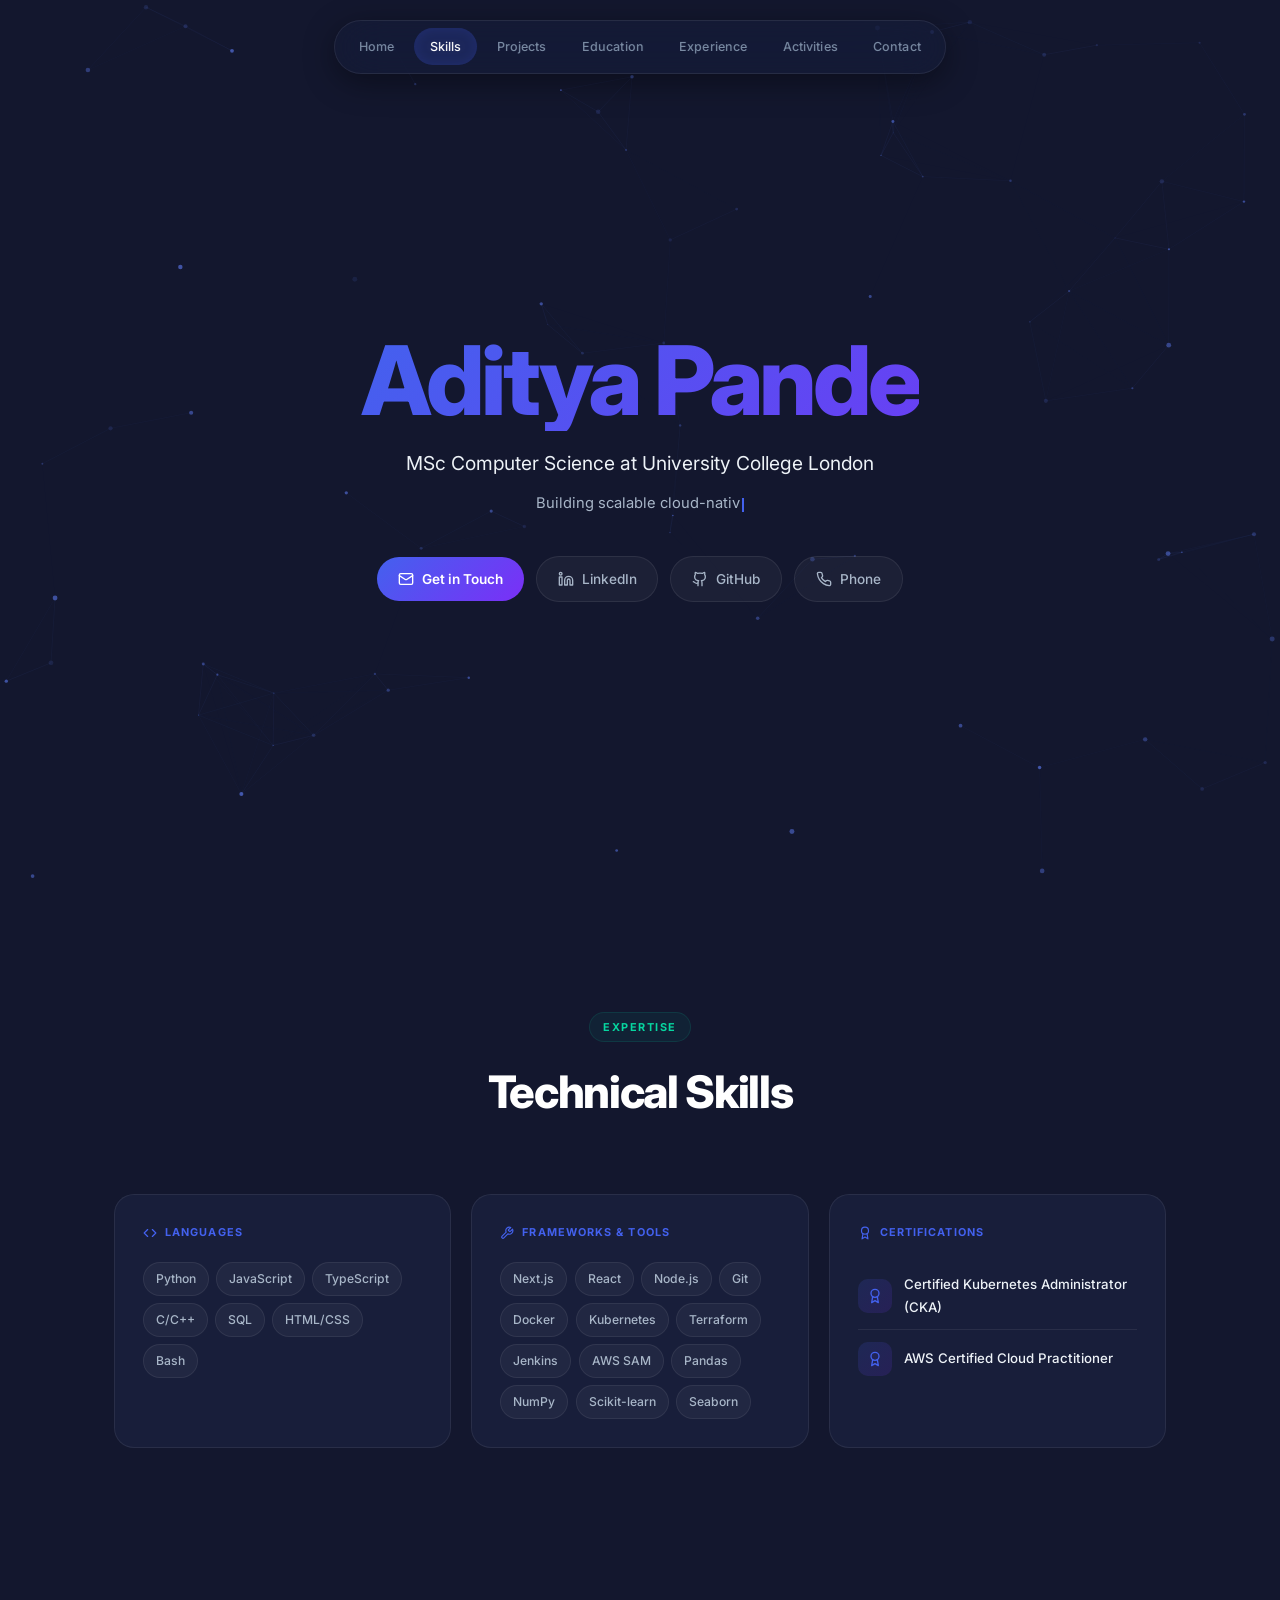
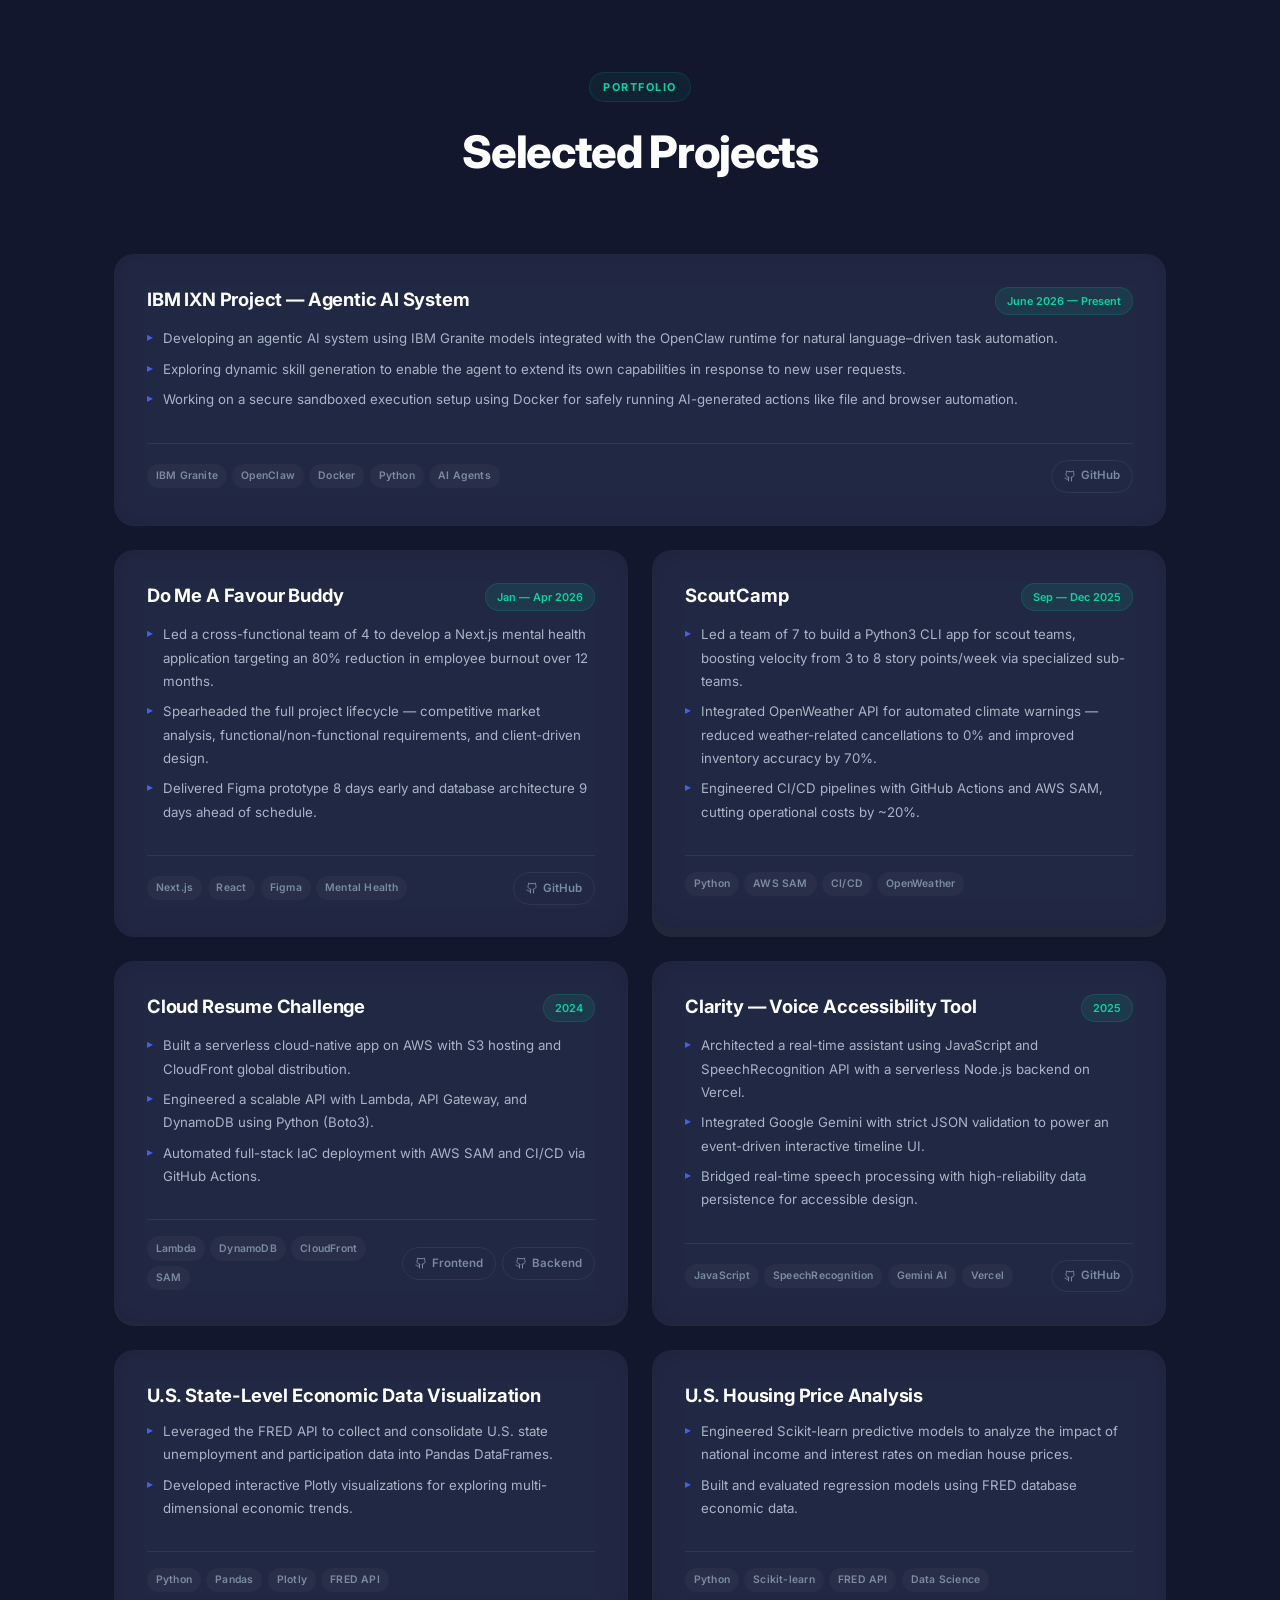
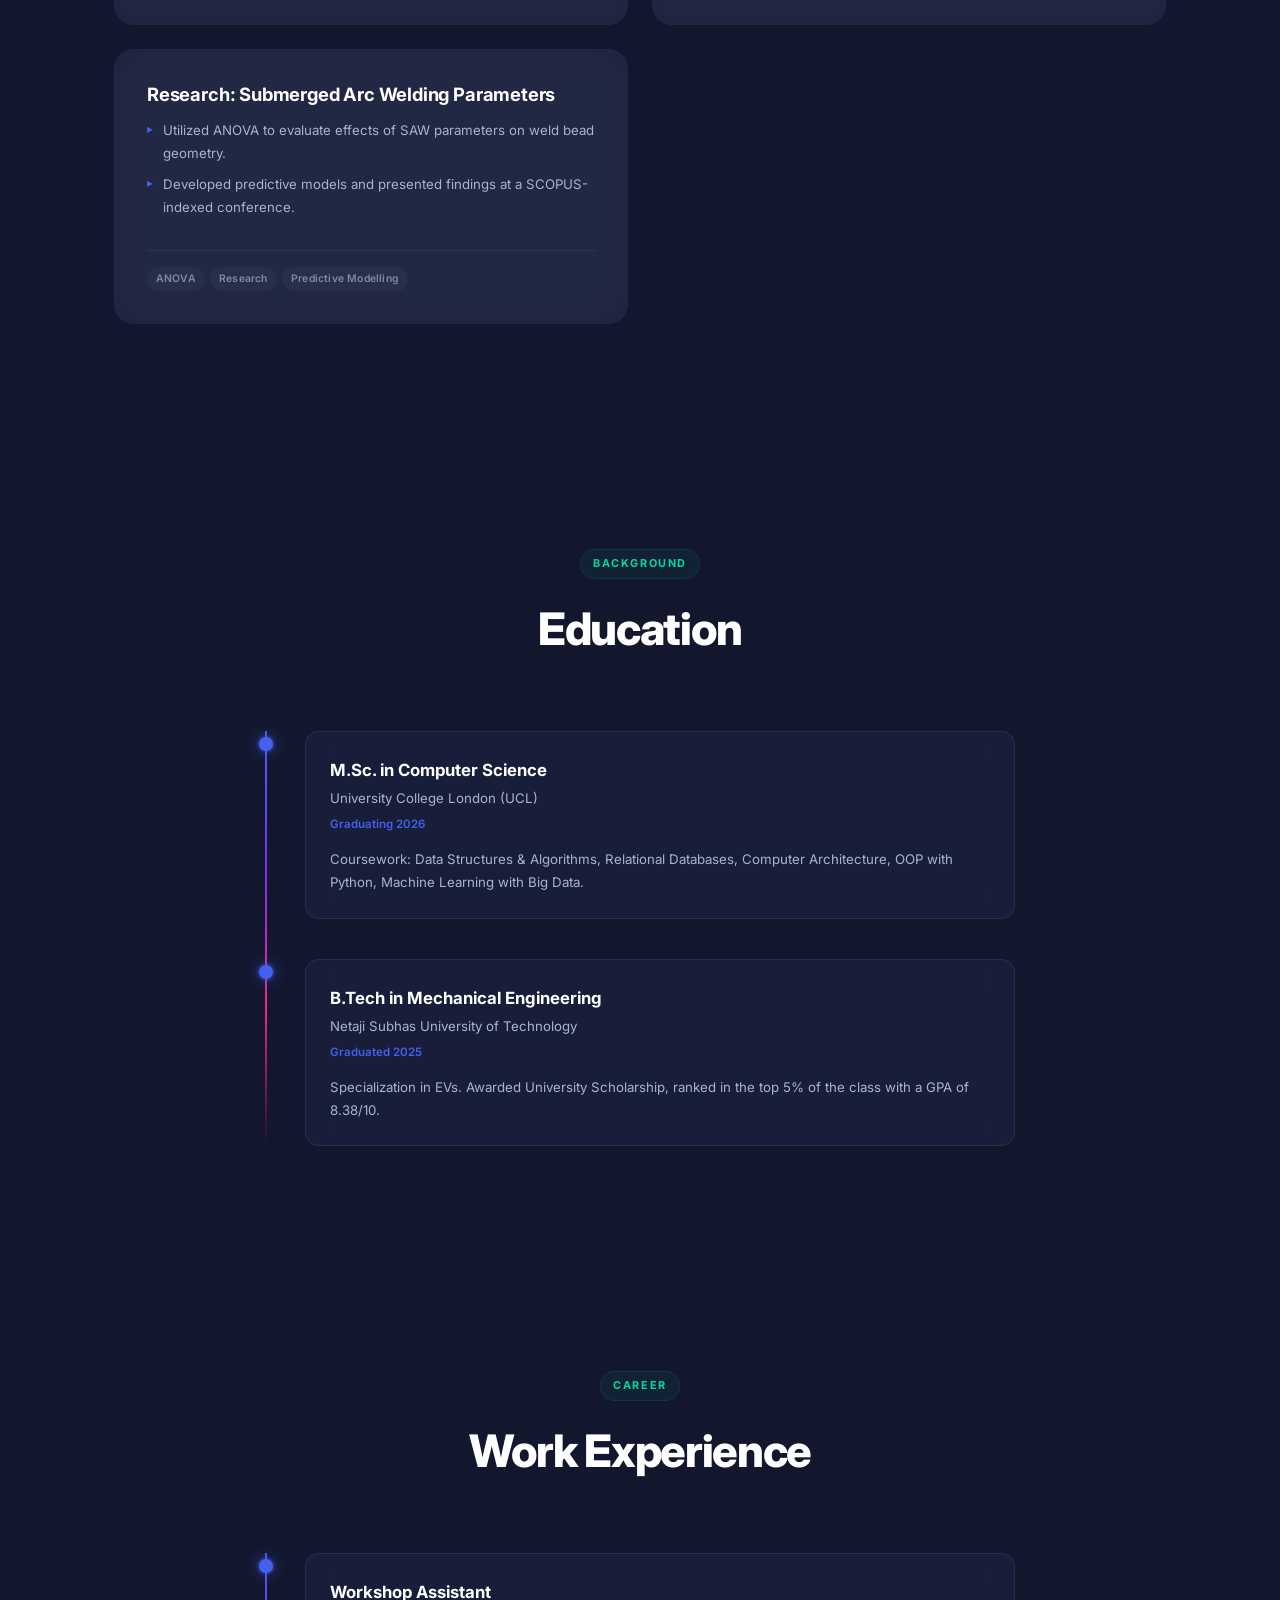
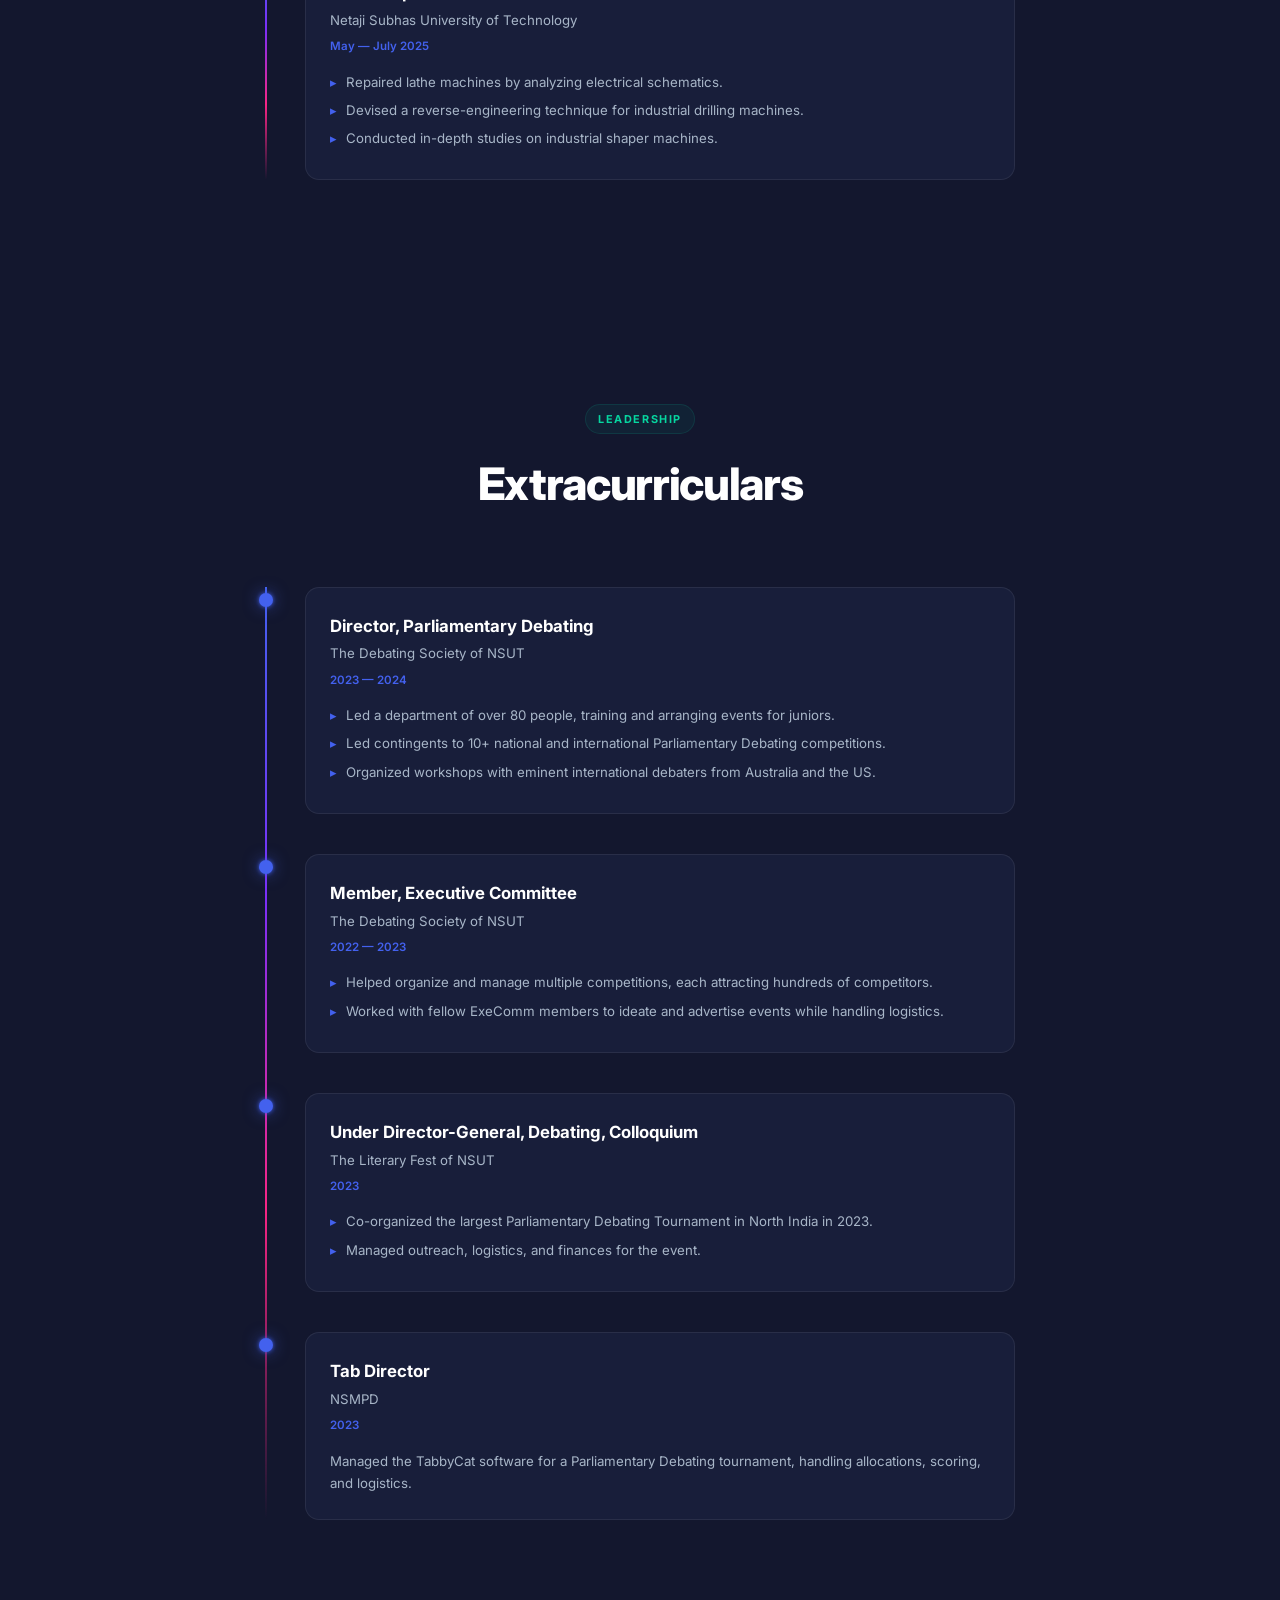
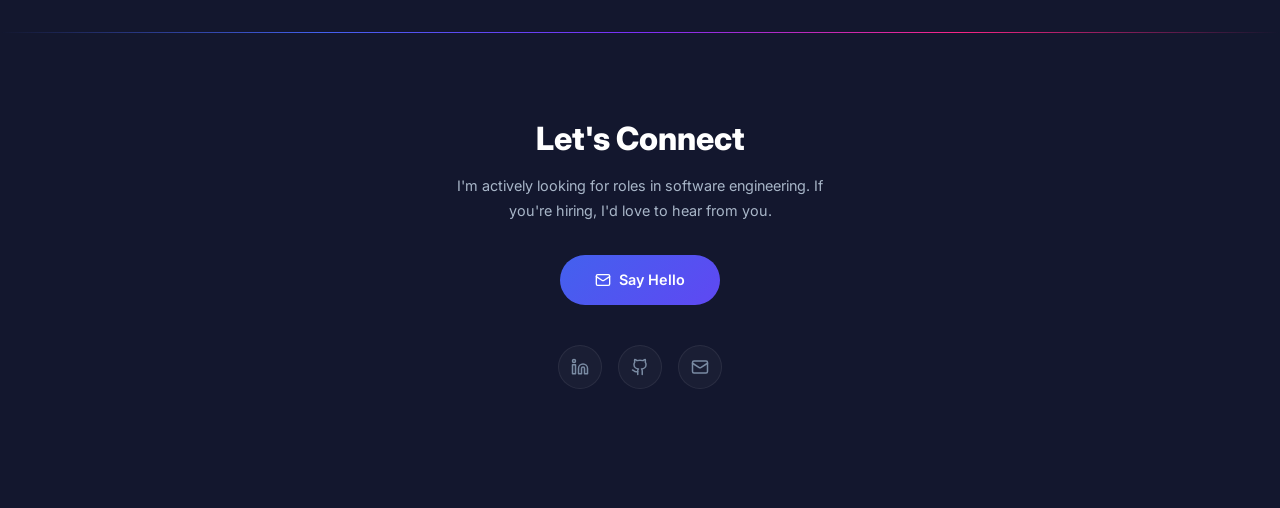
==== commit e87f6fdc: "Fix visitor counter API URL and move to footer" ====
--- a/index.html
+++ b/index.html
@@ -55,12 +55,6 @@
                     Phone
                 </a>
             </div>
-            
-            <div class="hero-visitor fade-in fade-in-delay-4 mt-8">
-                <div class="visitor-count">
-                    <svg xmlns="http://www.w3.org/2000/svg" width="16" height="16" viewBox="0 0 24 24" fill="none" stroke="currentColor" stroke-width="2" stroke-linecap="round" stroke-linejoin="round"><path d="M2 12s3-7 10-7 10 7 10 7-3 7-10 7-10-7-10-7Z"/><circle cx="12" cy="12" r="3"/></svg>
-                    <span id="visitor-count">...</span> Total Visitors
-                </div>
             </div>
         </div>
     </section>
@@ -501,6 +495,10 @@
             </a>
         </div>
         <div class="footer-meta fade-in">
+            <div class="visitor-count">
+                <svg xmlns="http://www.w3.org/2000/svg" width="12" height="12" viewBox="0 0 24 24" fill="none" stroke="currentColor" stroke-width="2" stroke-linecap="round" stroke-linejoin="round"><path d="M2 12s3-7 10-7 10 7 10 7-3 7-10 7-10-7-10-7Z"/><circle cx="12" cy="12" r="3"/></svg>
+                <span id="visitor-count">...</span> visitors
+            </div>
         </div>
     </footer>
 
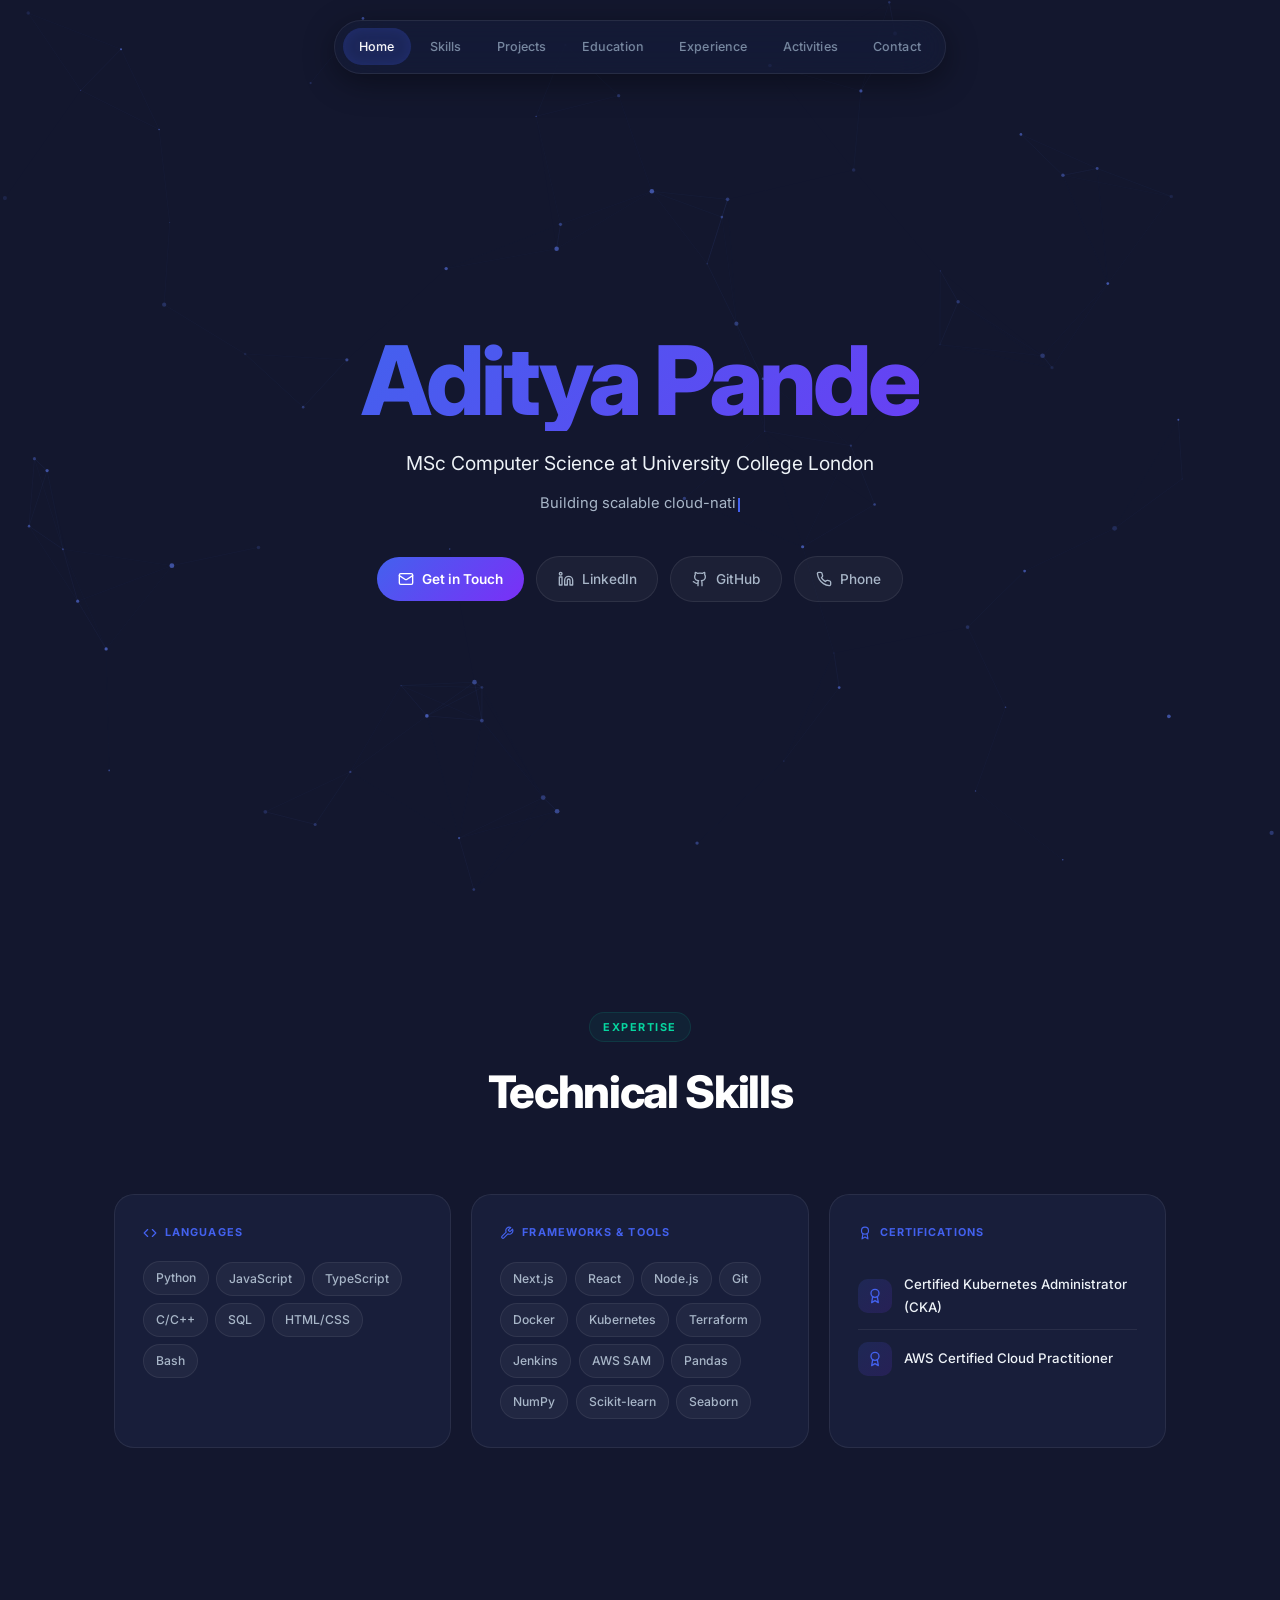
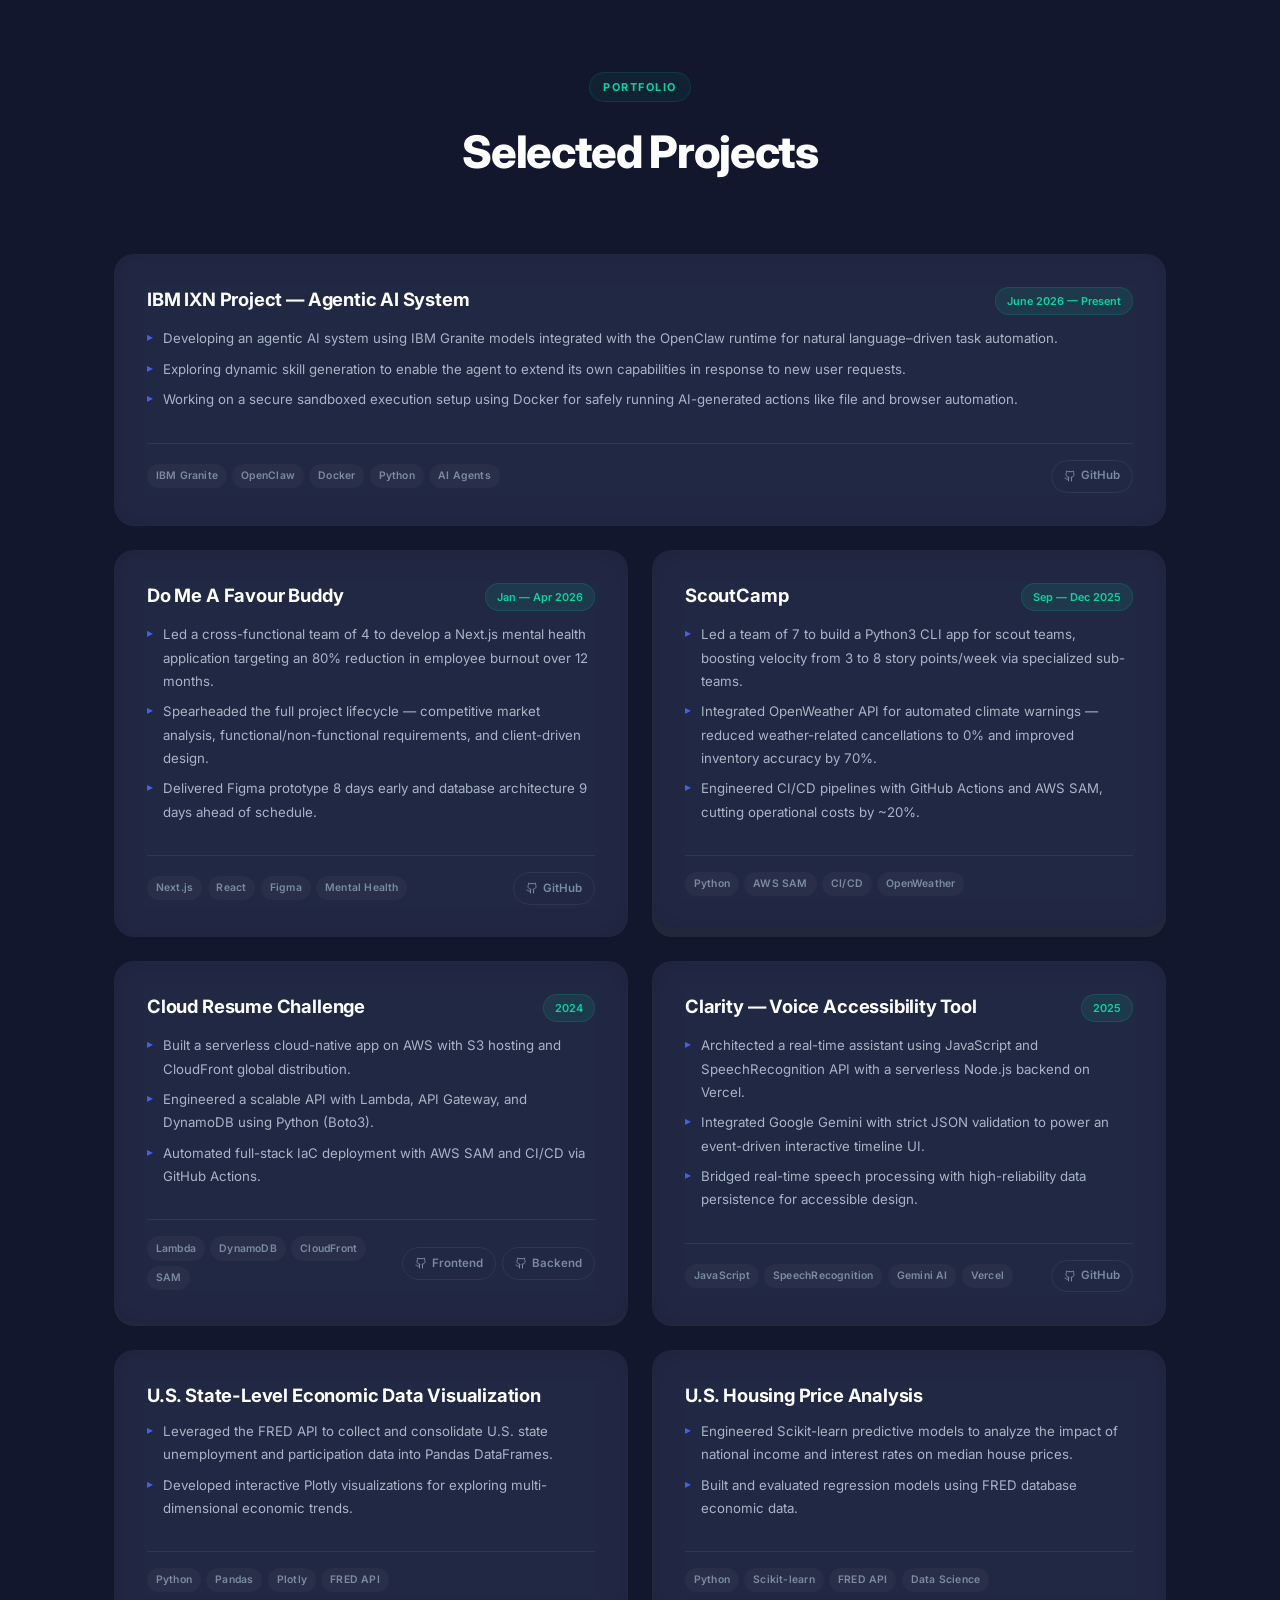
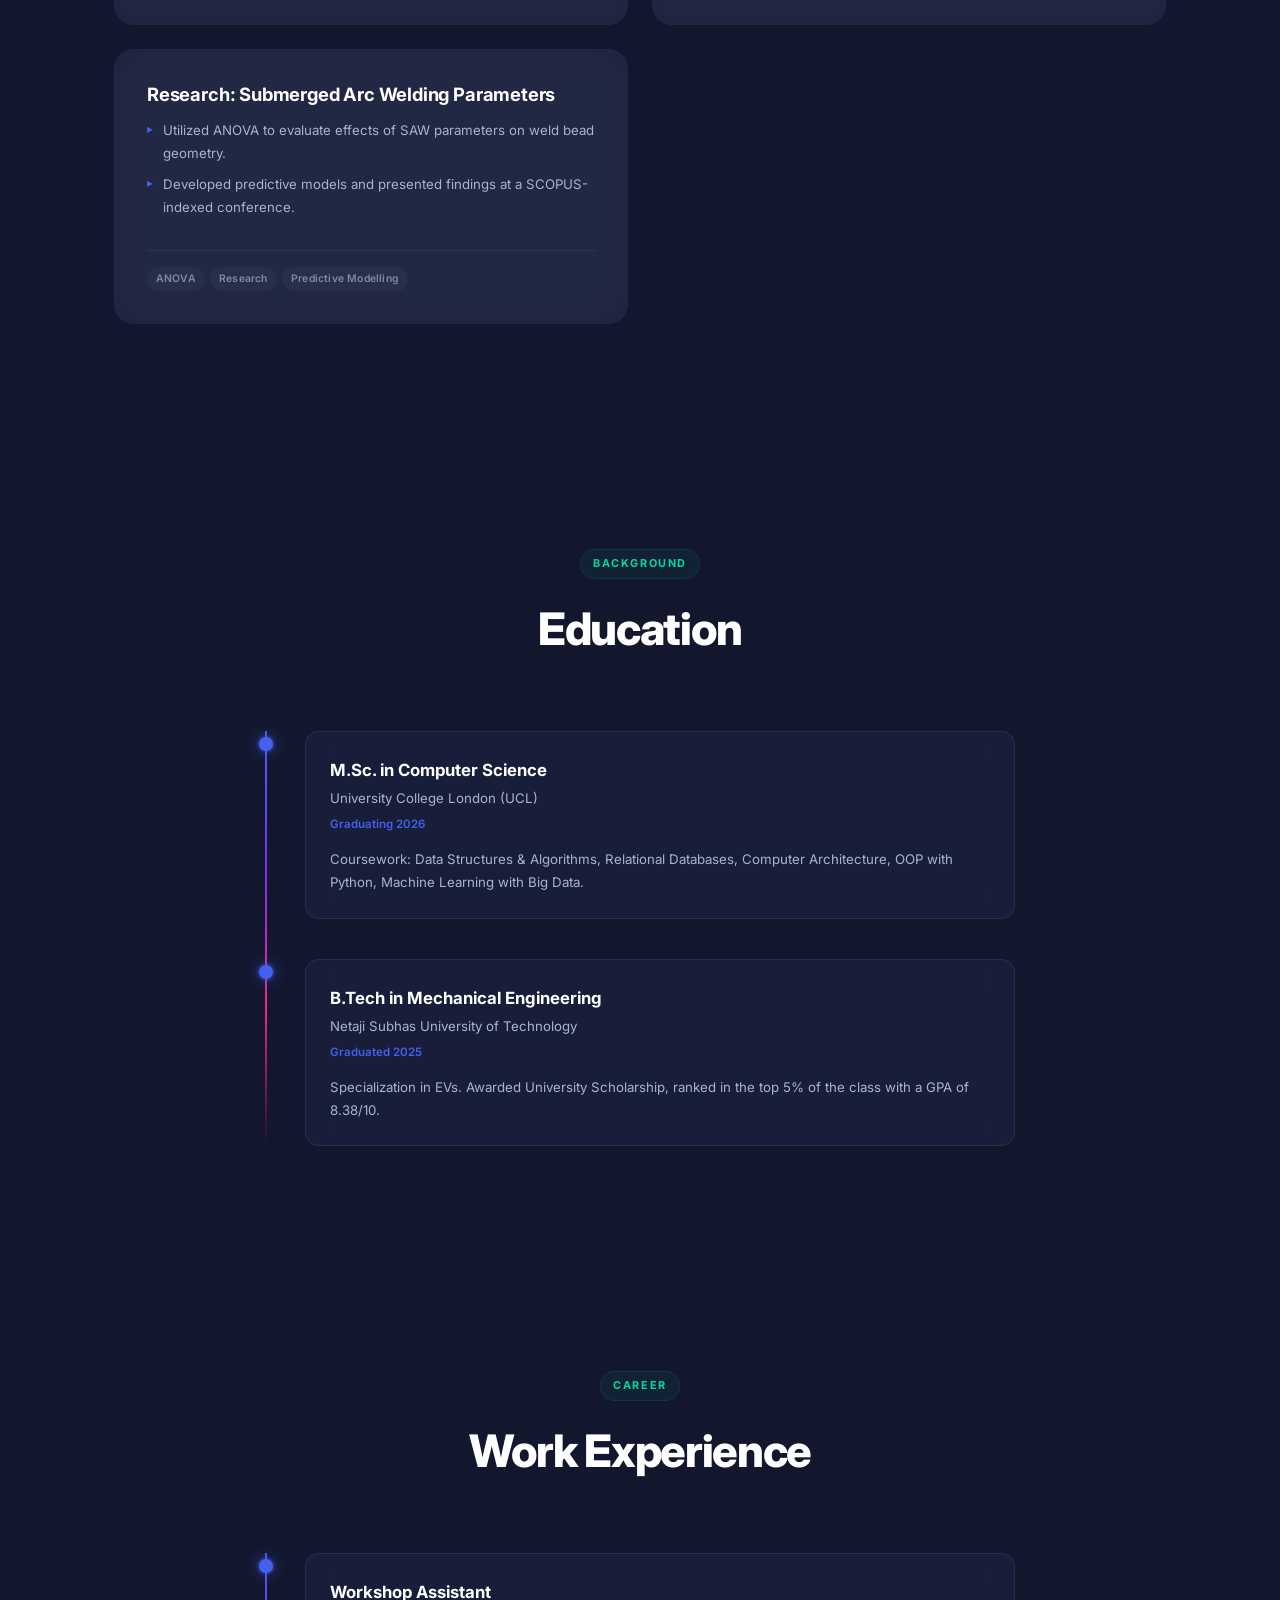
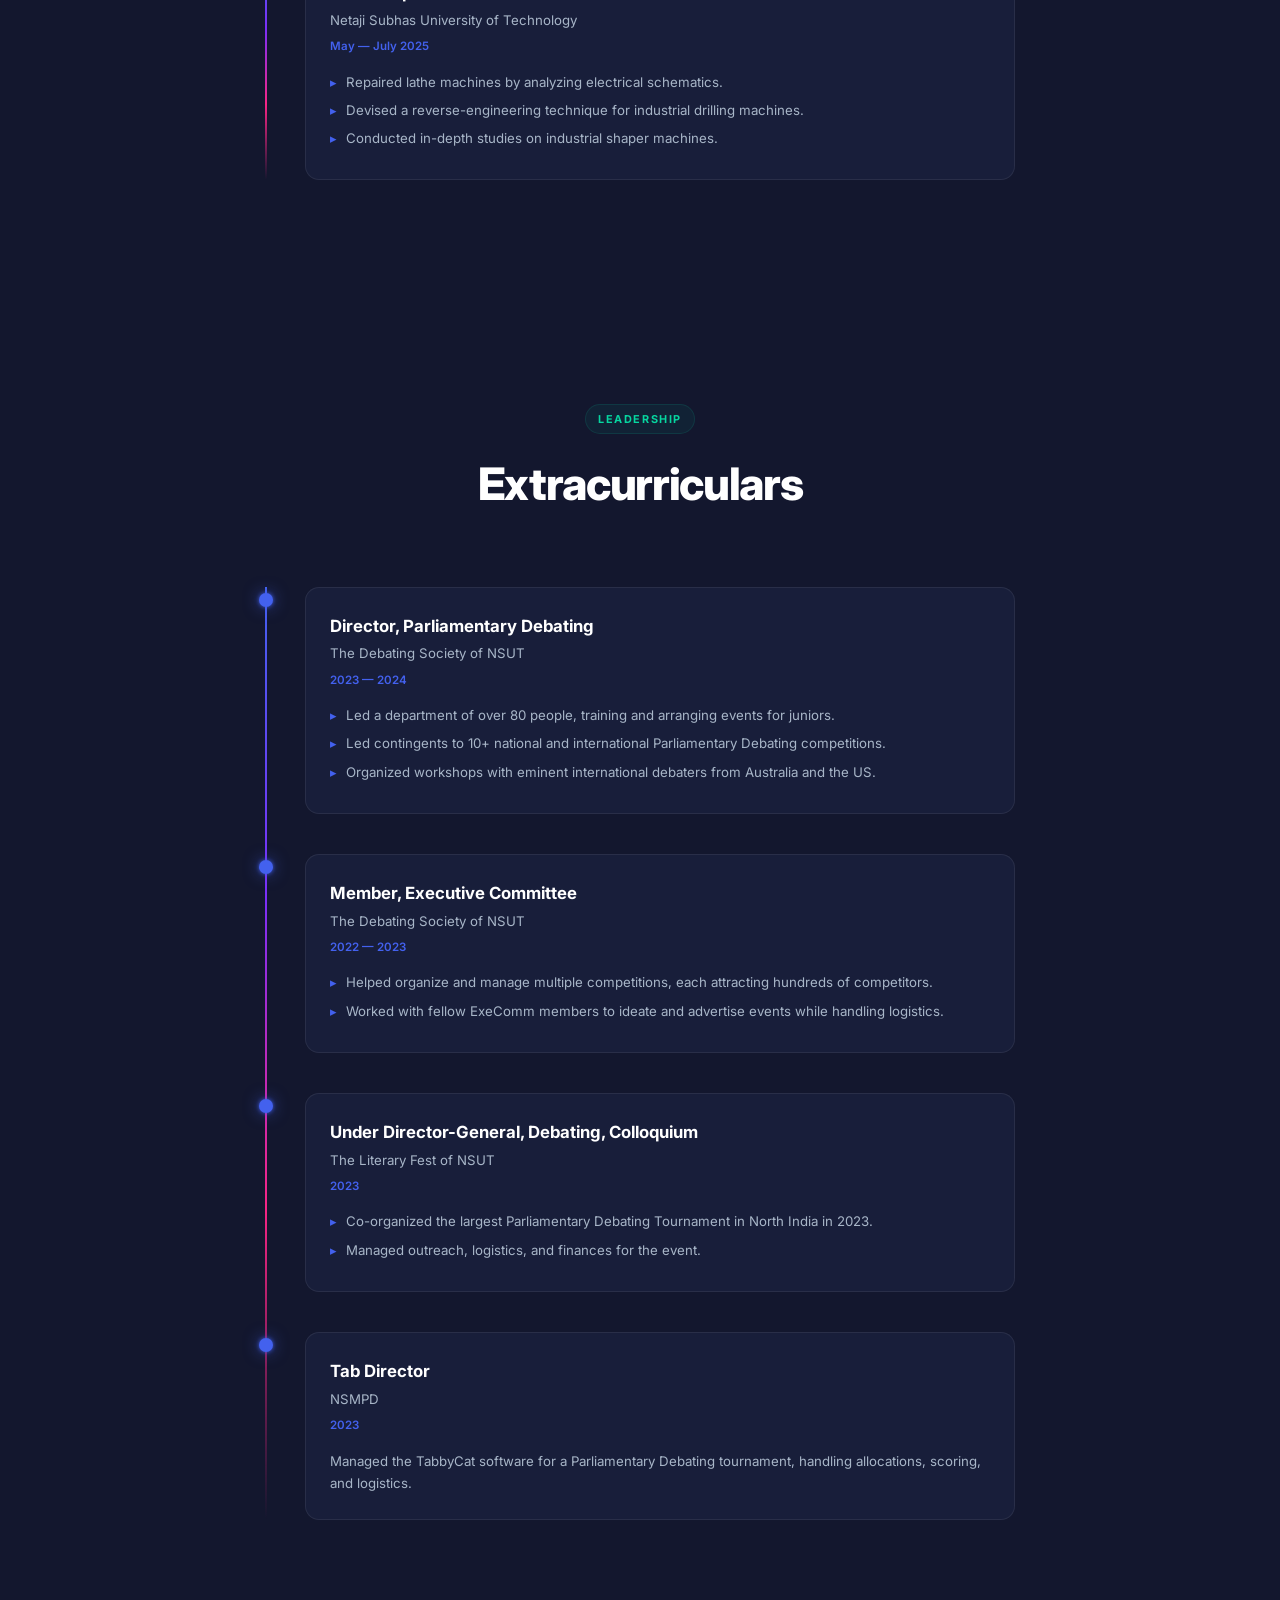
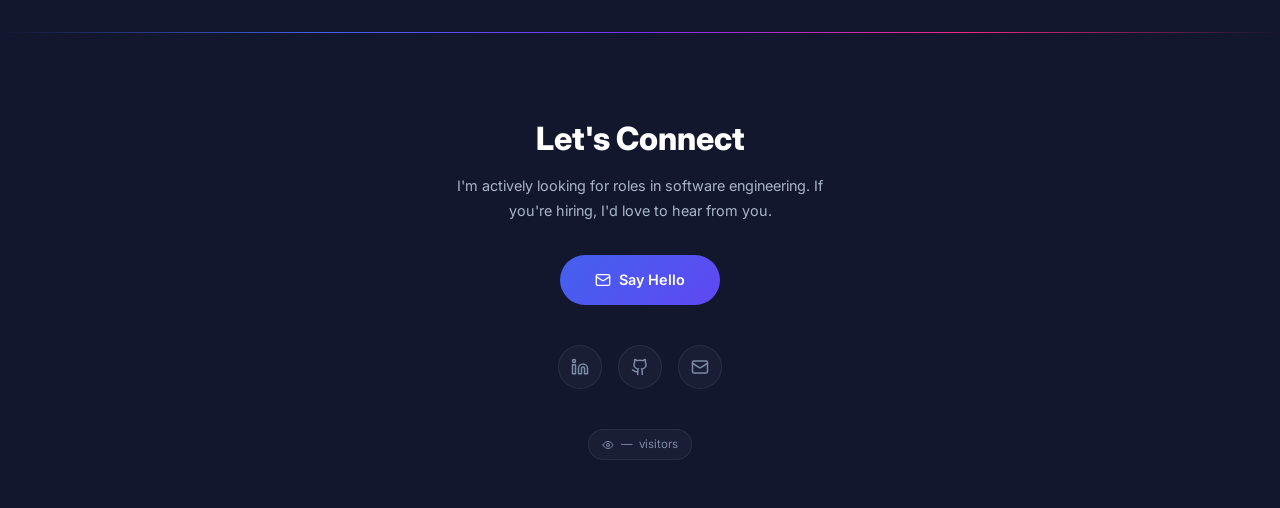
==== commit 0564210a: "Fix navbar scroll tracking and unhide visitor counter pill" ====
--- a/index.html
+++ b/index.html
@@ -494,7 +494,7 @@
                 <svg xmlns="http://www.w3.org/2000/svg" width="18" height="18" viewBox="0 0 24 24" fill="none" stroke="currentColor" stroke-width="2" stroke-linecap="round" stroke-linejoin="round"><rect width="20" height="16" x="2" y="4" rx="2"/><path d="m22 7-8.97 5.7a1.94 1.94 0 0 1-2.06 0L2 7"/></svg>
             </a>
         </div>
-        <div class="footer-meta fade-in">
+        <div class="footer-meta">
             <div class="visitor-count">
                 <svg xmlns="http://www.w3.org/2000/svg" width="12" height="12" viewBox="0 0 24 24" fill="none" stroke="currentColor" stroke-width="2" stroke-linecap="round" stroke-linejoin="round"><path d="M2 12s3-7 10-7 10 7 10 7-3 7-10 7-10-7-10-7Z"/><circle cx="12" cy="12" r="3"/></svg>
                 <span id="visitor-count">...</span> visitors
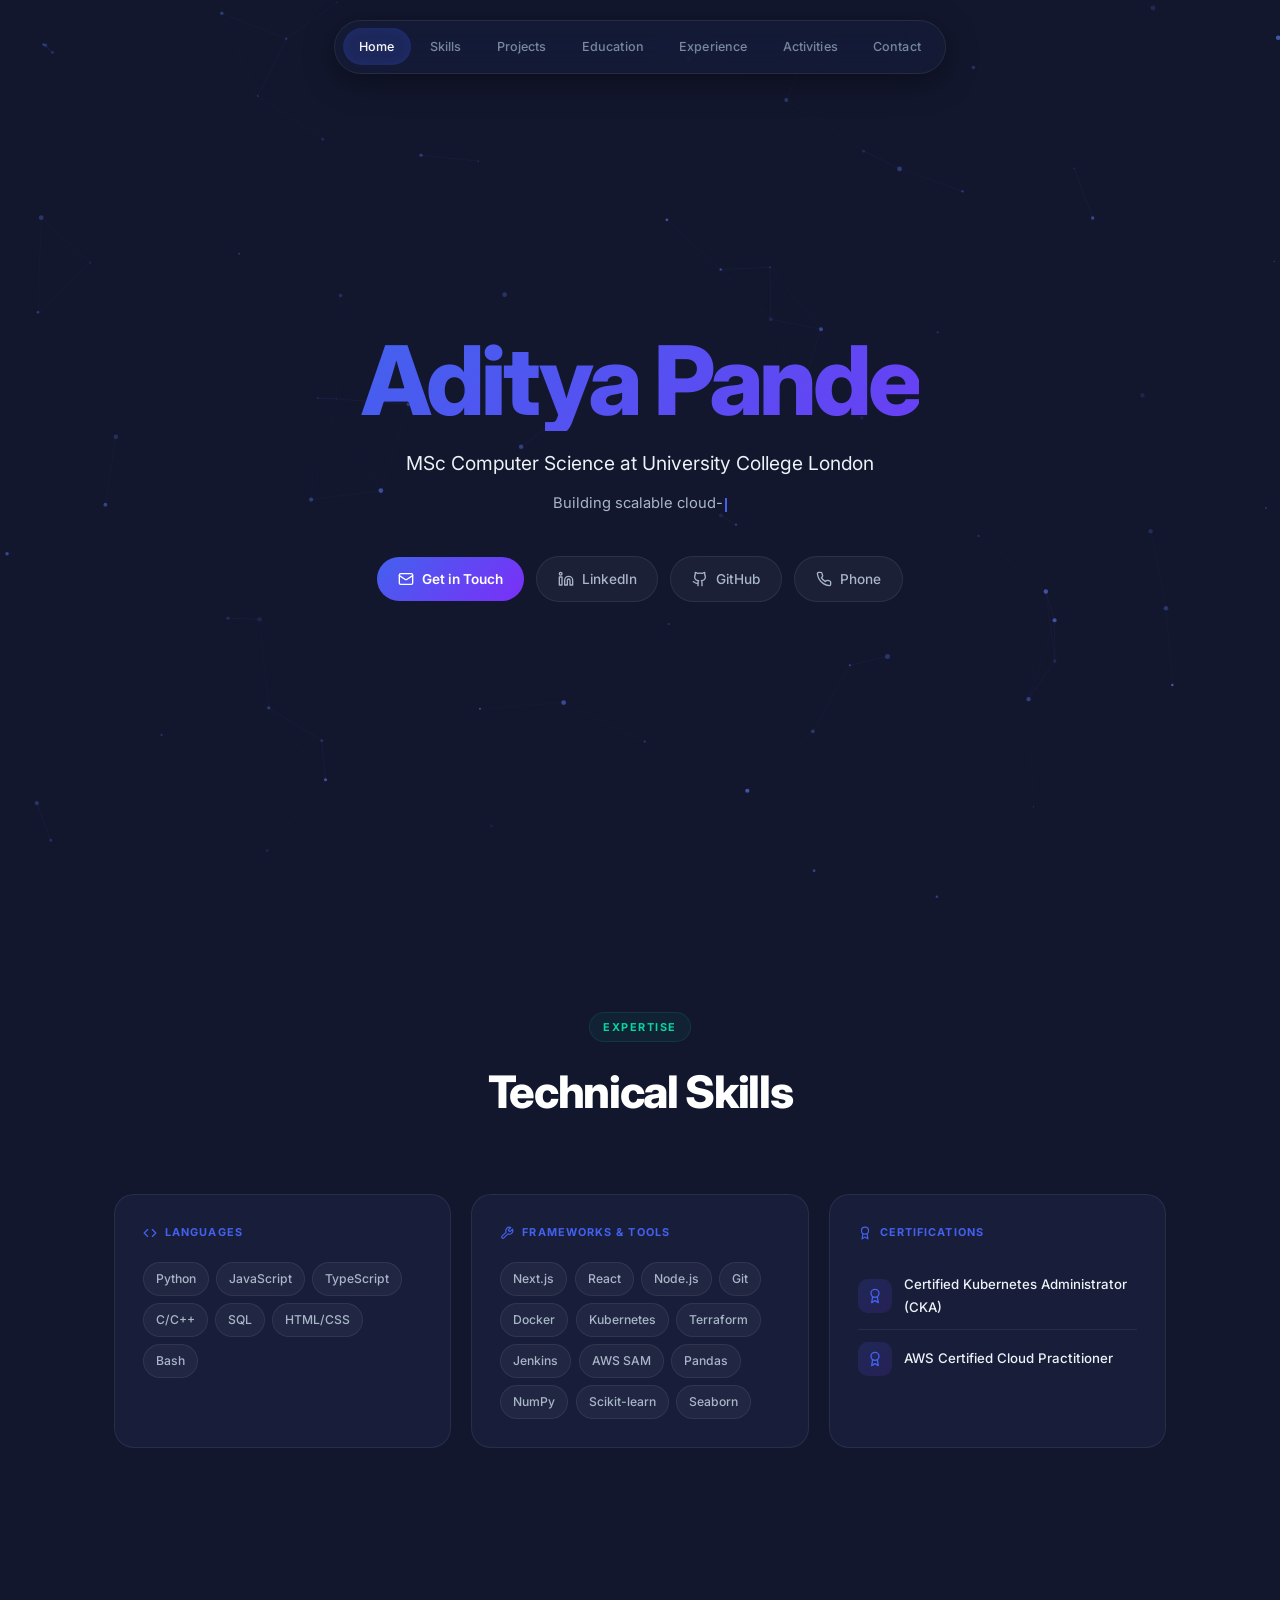
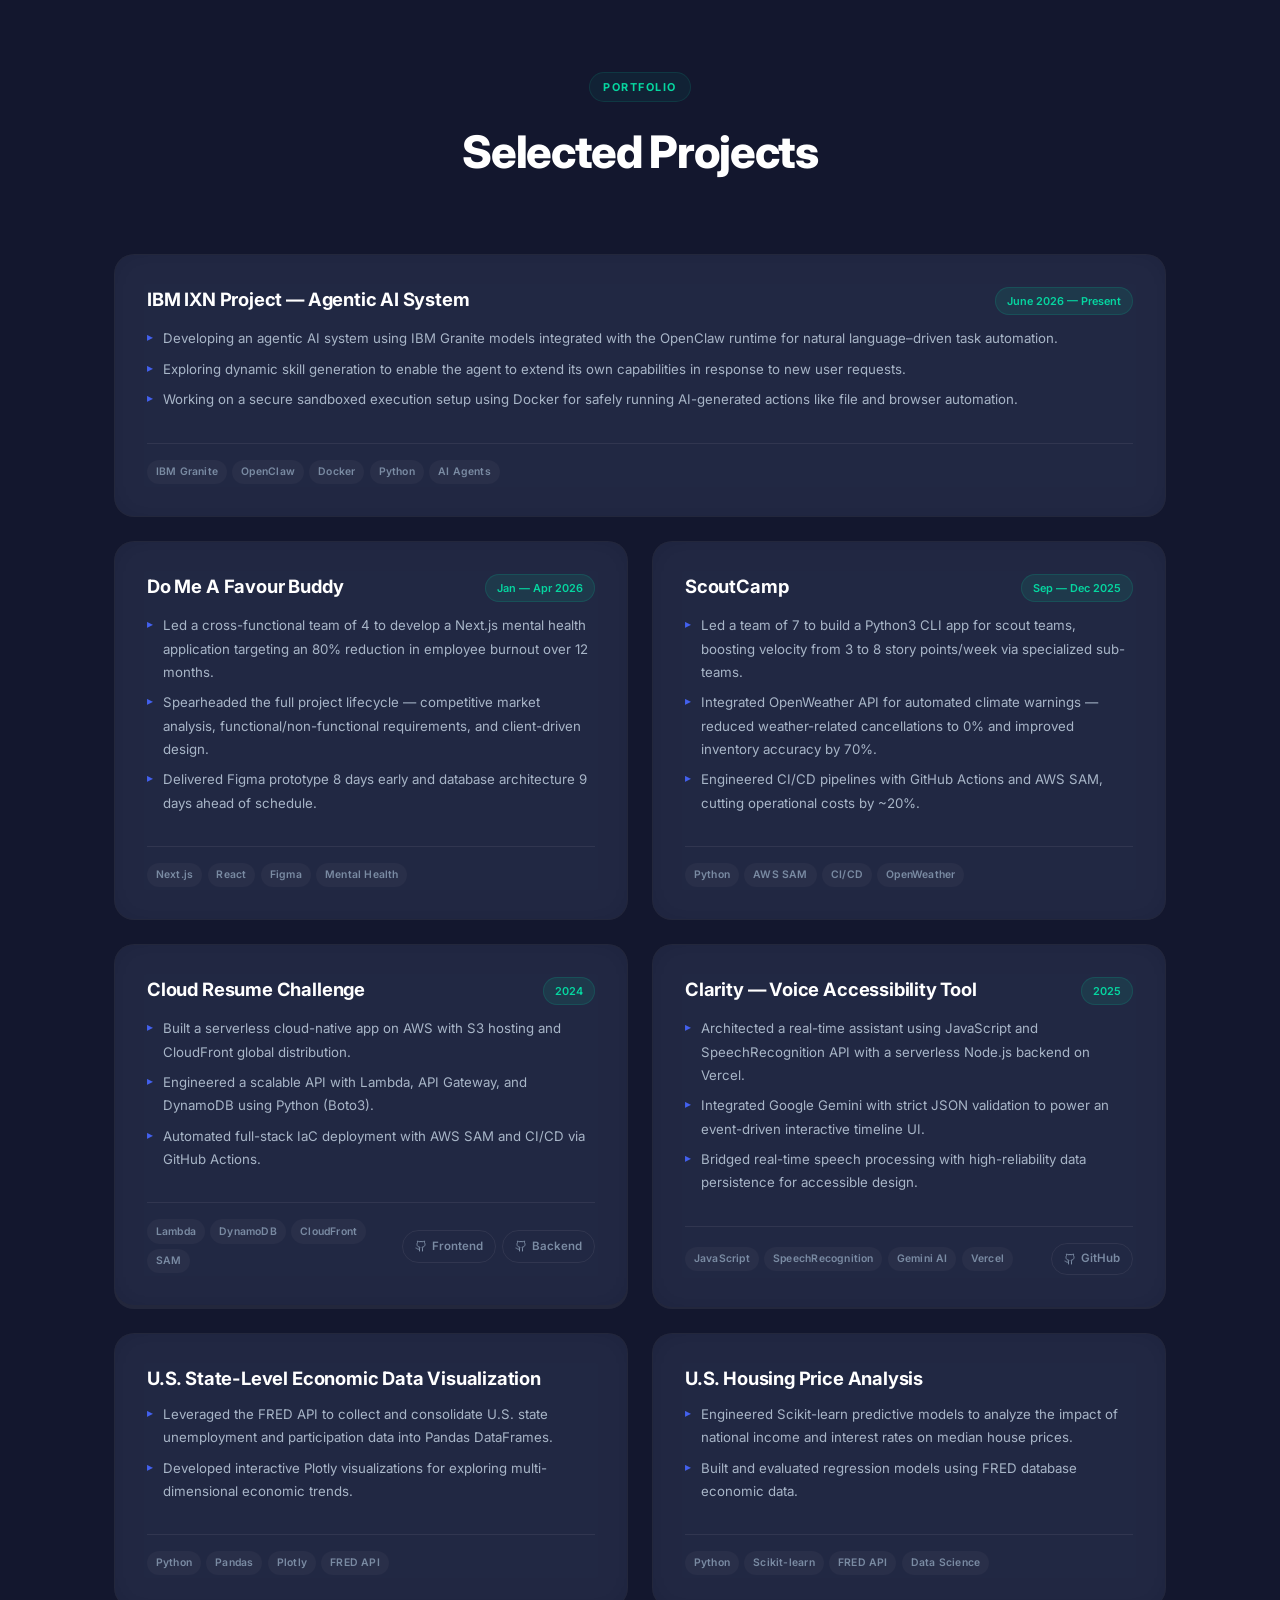
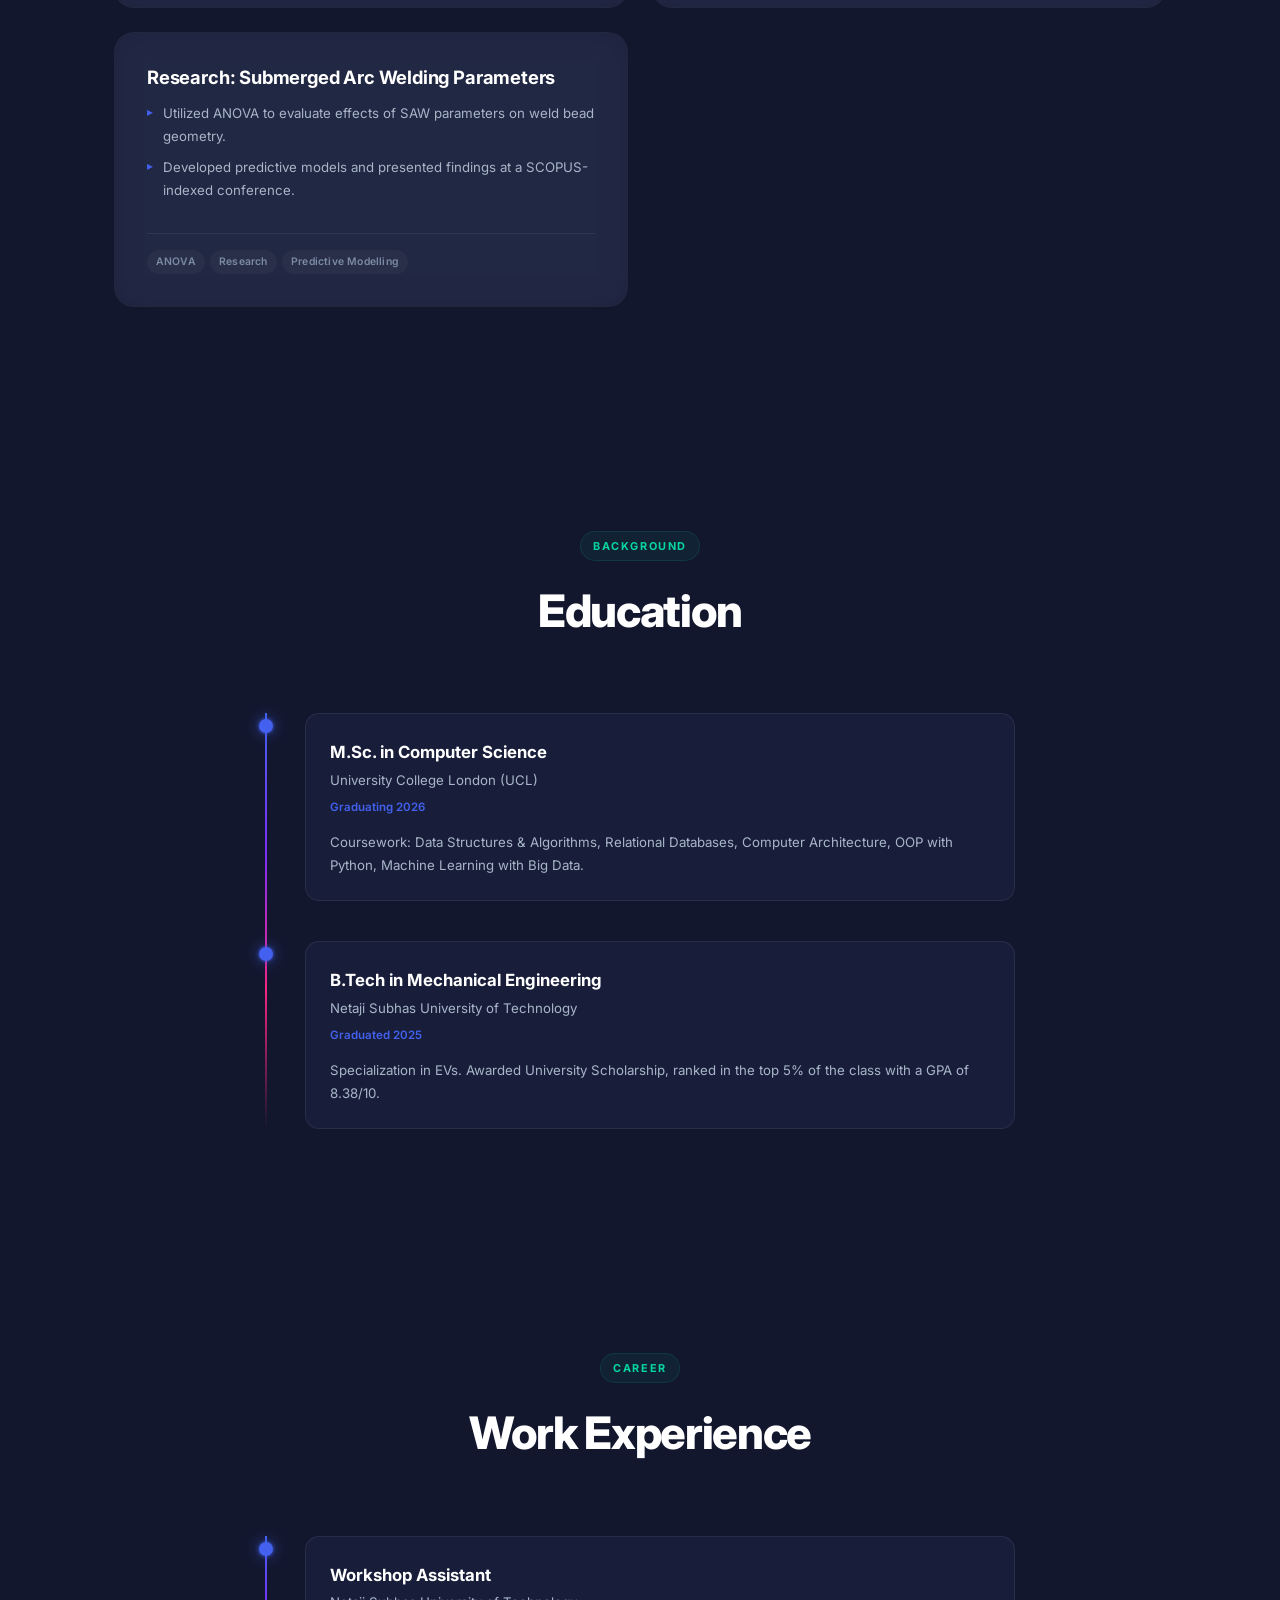
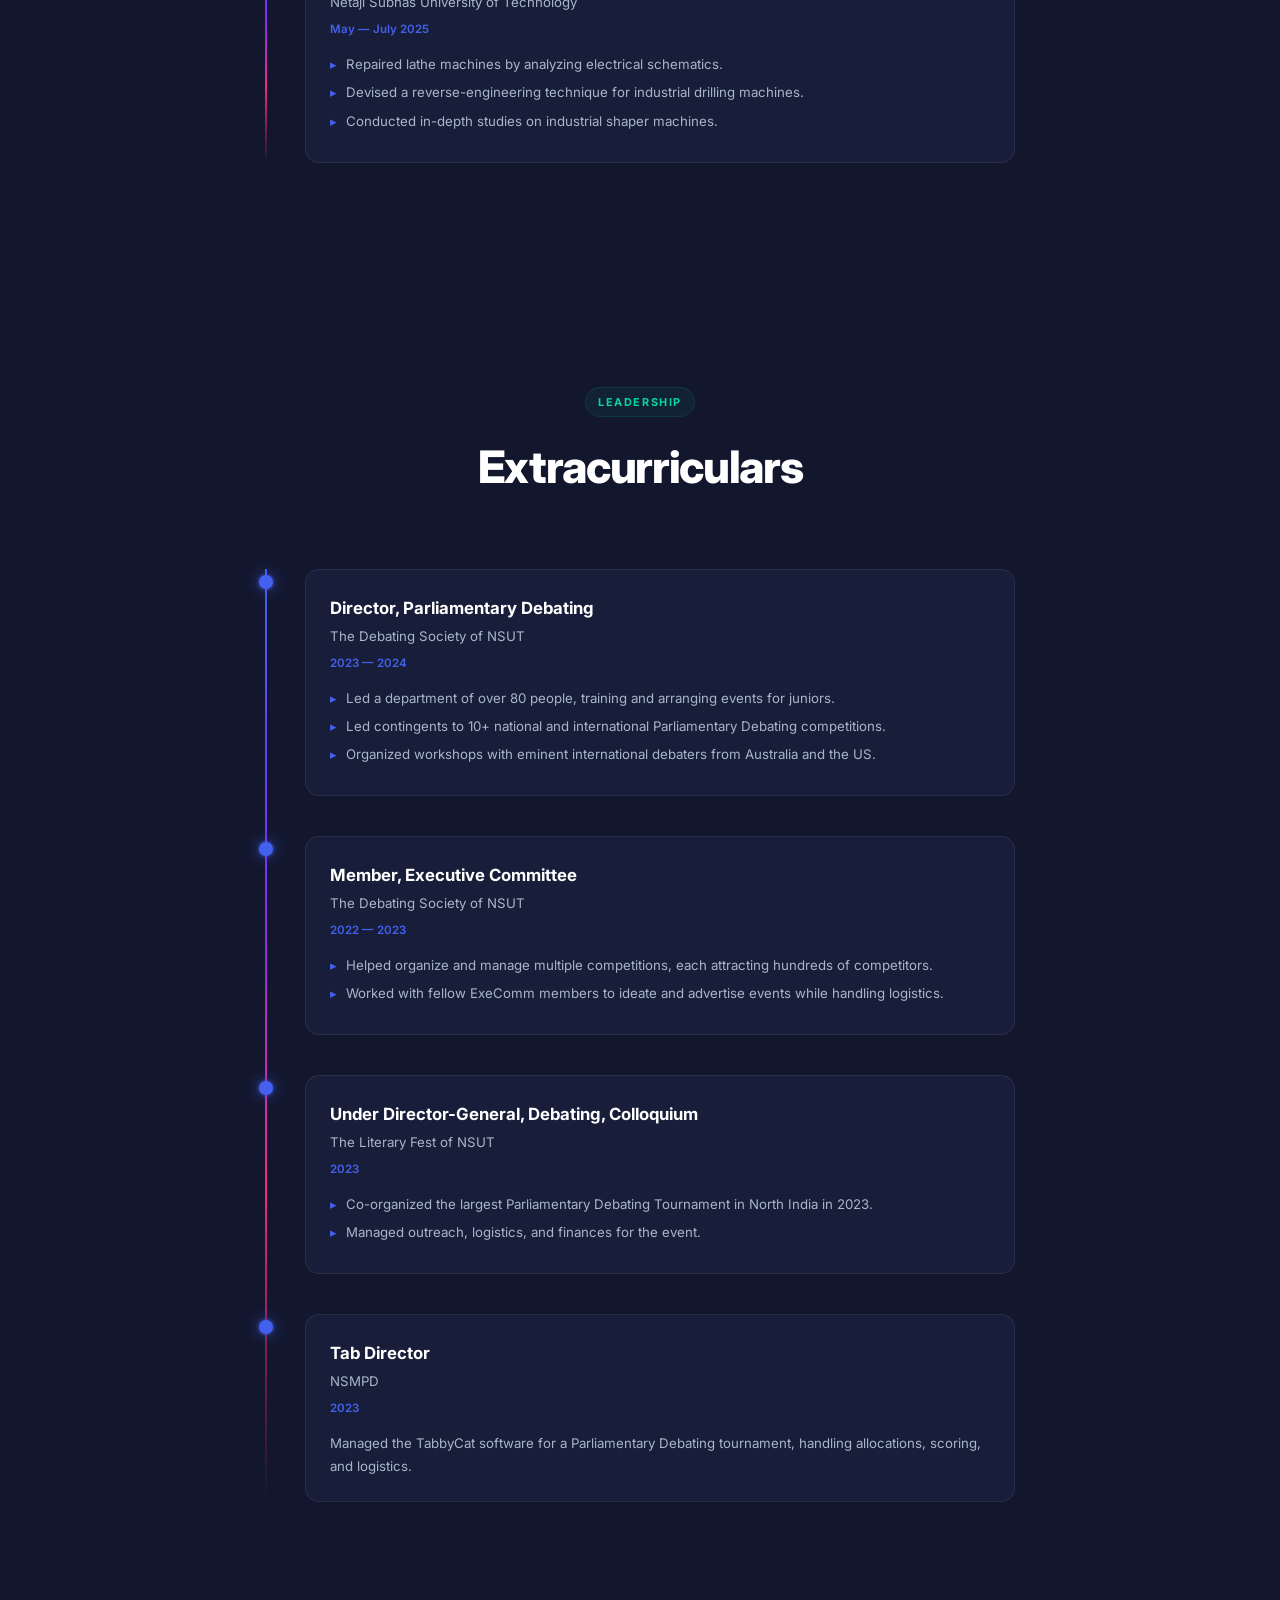
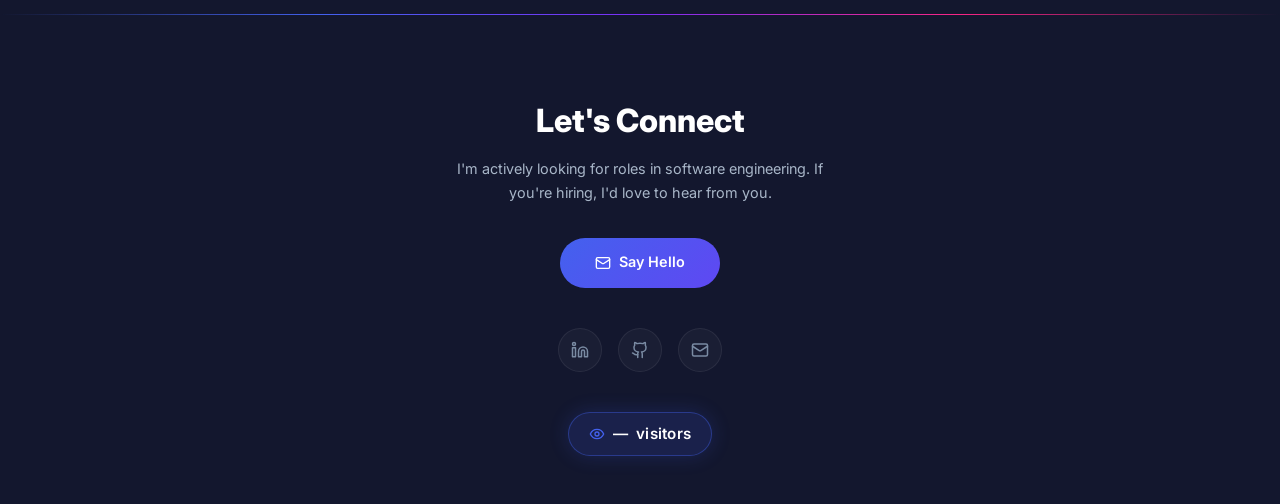
==== commit da7b9167: "Remove broken github links from projects" ====
--- a/index.html
+++ b/index.html
@@ -156,10 +156,6 @@
                                 <span class="project-tag">AI Agents</span>
                             </div>
                             <div class="project-links">
-                                <a href="#" target="_blank" class="project-link">
-                                    <svg xmlns="http://www.w3.org/2000/svg" width="13" height="13" viewBox="0 0 24 24" fill="none" stroke="currentColor" stroke-width="2" stroke-linecap="round" stroke-linejoin="round"><path d="M15 22v-4a4.8 4.8 0 0 0-1-3.5c3 0 6-2 6-5.5.08-1.25-.27-2.48-1-3.5.28-1.15.28-2.35 0-3.5 0 0-1 0-3 1.5-2.64-.5-5.36-.5-8 0C6 2 5 2 5 2c-.3 1.15-.3 2.35 0 3.5A5.403 5.403 0 0 0 4 9c0 3.5 3 5.5 6 5.5-.39.49-.68 1.05-.85 1.65-.17.6-.22 1.23-.15 1.85v4"/><path d="M9 18c-4.51 2-5-2-7-2"/></svg>
-                                    GitHub
-                                </a>
                             </div>
                         </div>
                     </div>
@@ -187,10 +183,6 @@
                                 <span class="project-tag">Mental Health</span>
                             </div>
                             <div class="project-links">
-                                <a href="#" target="_blank" class="project-link">
-                                    <svg xmlns="http://www.w3.org/2000/svg" width="13" height="13" viewBox="0 0 24 24" fill="none" stroke="currentColor" stroke-width="2" stroke-linecap="round" stroke-linejoin="round"><path d="M15 22v-4a4.8 4.8 0 0 0-1-3.5c3 0 6-2 6-5.5.08-1.25-.27-2.48-1-3.5.28-1.15.28-2.35 0-3.5 0 0-1 0-3 1.5-2.64-.5-5.36-.5-8 0C6 2 5 2 5 2c-.3 1.15-.3 2.35 0 3.5A5.403 5.403 0 0 0 4 9c0 3.5 3 5.5 6 5.5-.39.49-.68 1.05-.85 1.65-.17.6-.22 1.23-.15 1.85v4"/><path d="M9 18c-4.51 2-5-2-7-2"/></svg>
-                                    GitHub
-                                </a>
                             </div>
                         </div>
                     </div>
--- a/style.css
+++ b/style.css
@@ -713,16 +713,19 @@
 .visitor-count {
   display: inline-flex;
   align-items: center;
-  gap: 0.4rem;
-  padding: 0.3rem 0.8rem;
-  background: rgba(255, 255, 255, 0.03);
-  border: 1px solid var(--border-subtle);
-  border-radius: var(--radius-full);
-  font-size: 0.72rem;
-  color: var(--text-muted);
-}
-
-.visitor-count svg { width: 12px; height: 12px; }
+  gap: 0.5rem;
+  padding: 0.5rem 1.2rem;
+  background: rgba(67, 97, 238, 0.15);
+  border: 1px solid rgba(67, 97, 238, 0.4);
+  border-radius: var(--radius-full);
+  font-size: 0.95rem;
+  font-weight: 600;
+  color: var(--text-bright);
+  box-shadow: 0 0 20px rgba(67, 97, 238, 0.2);
+  letter-spacing: 0.02em;
+}
+
+.visitor-count svg { width: 16px; height: 16px; stroke: #4361ee; }
 
 .fade-in {
   opacity: 0;
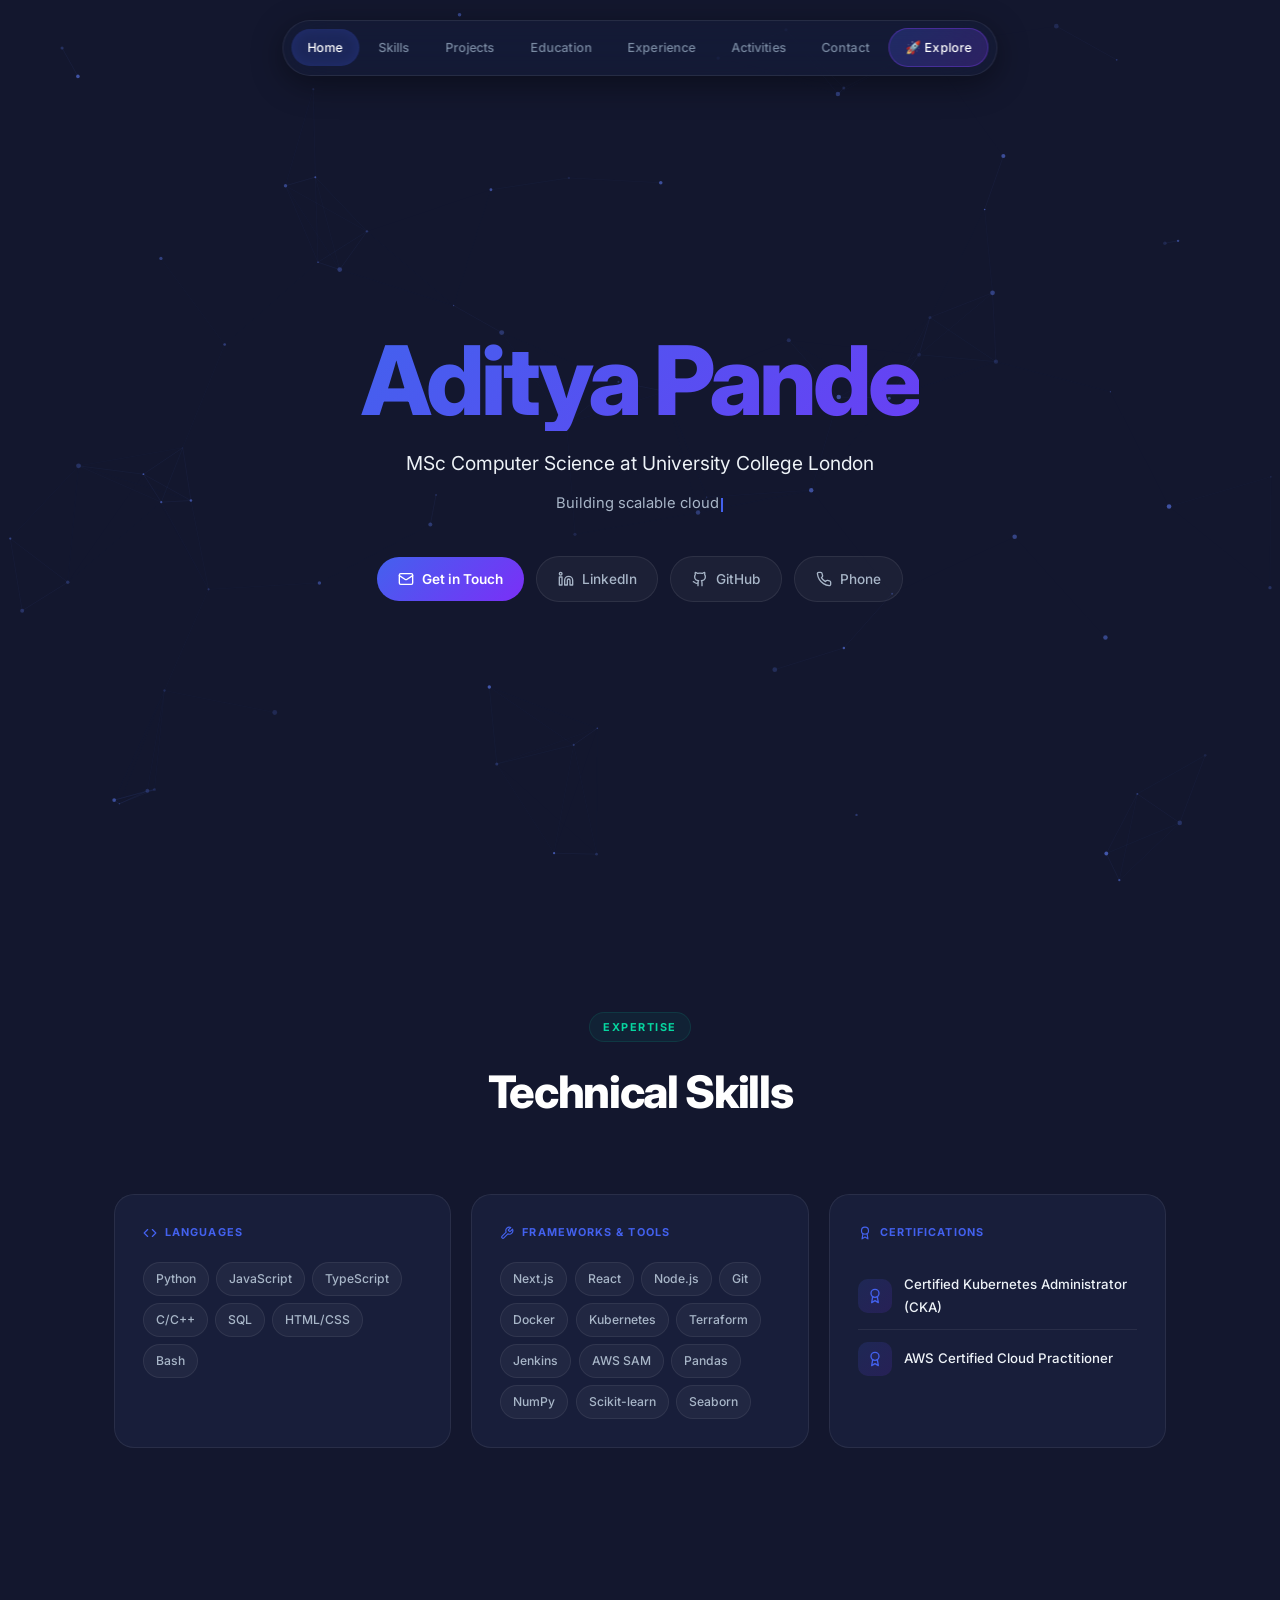
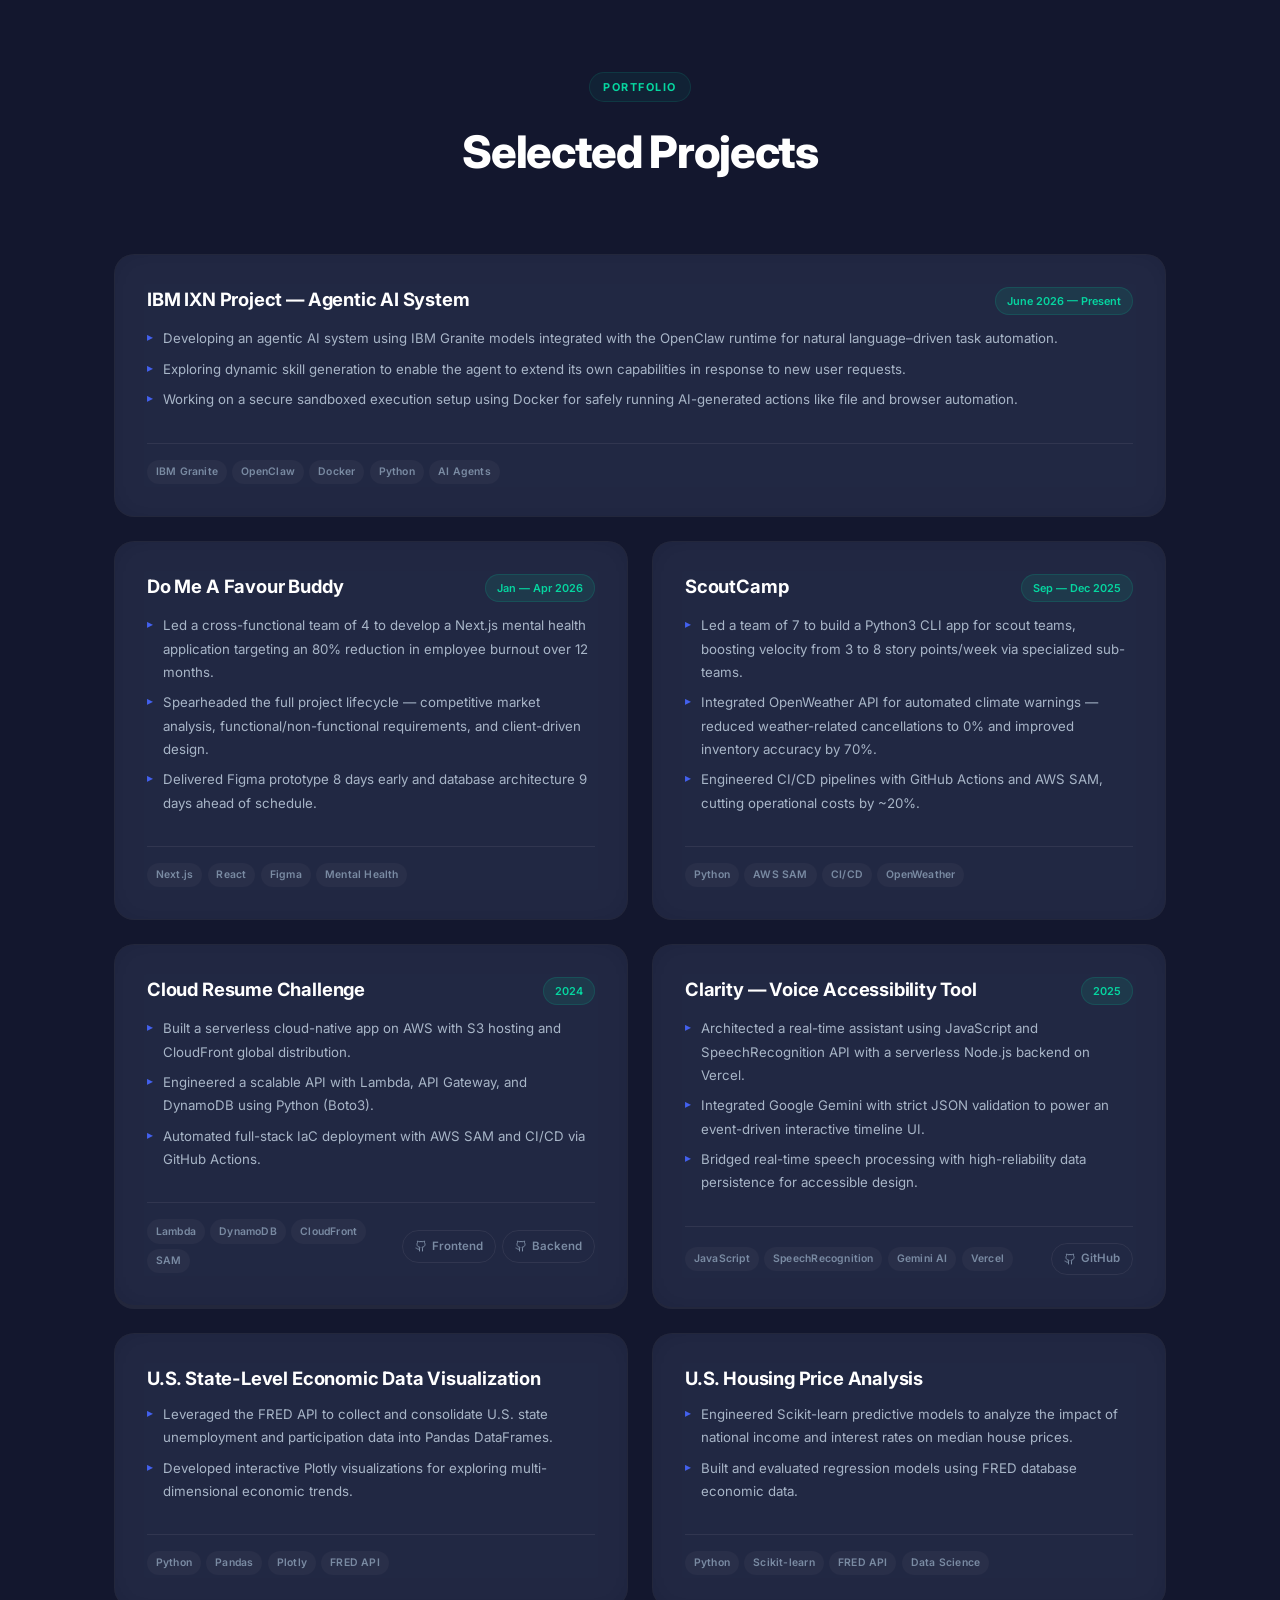
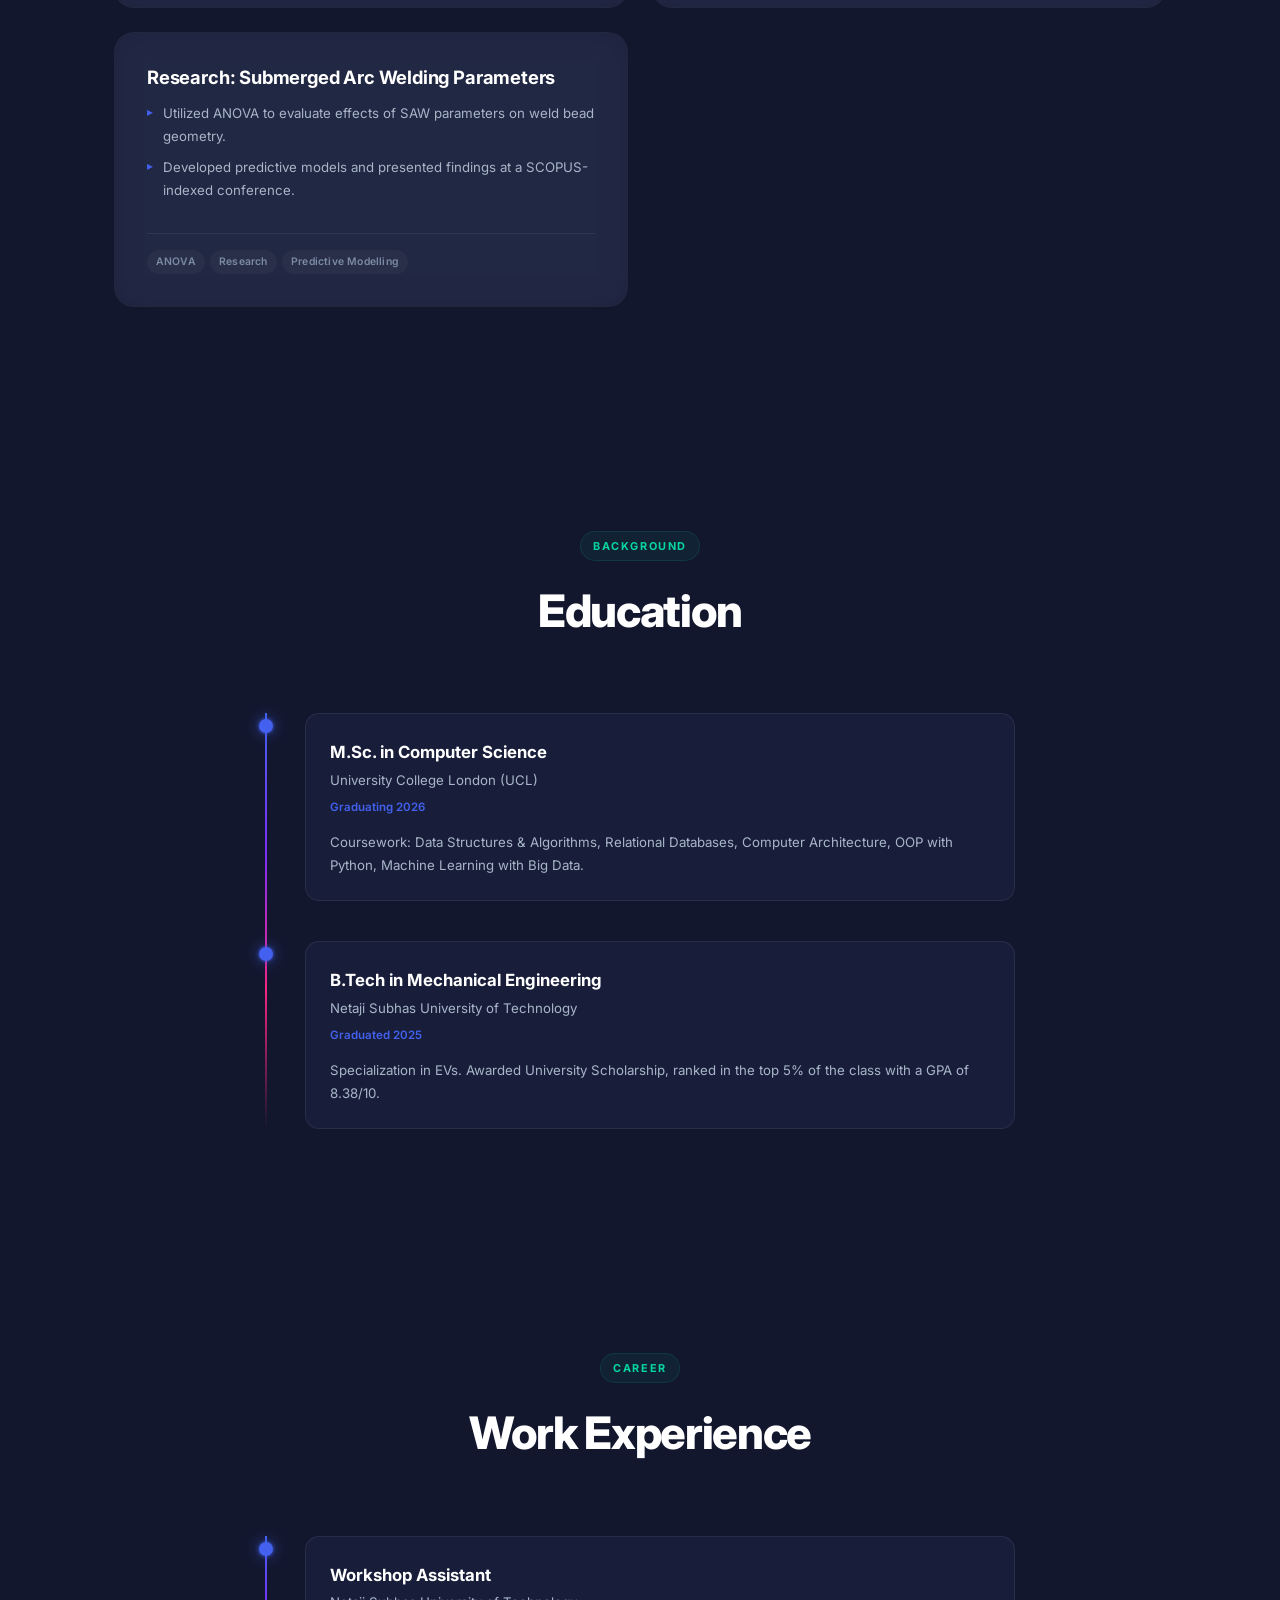
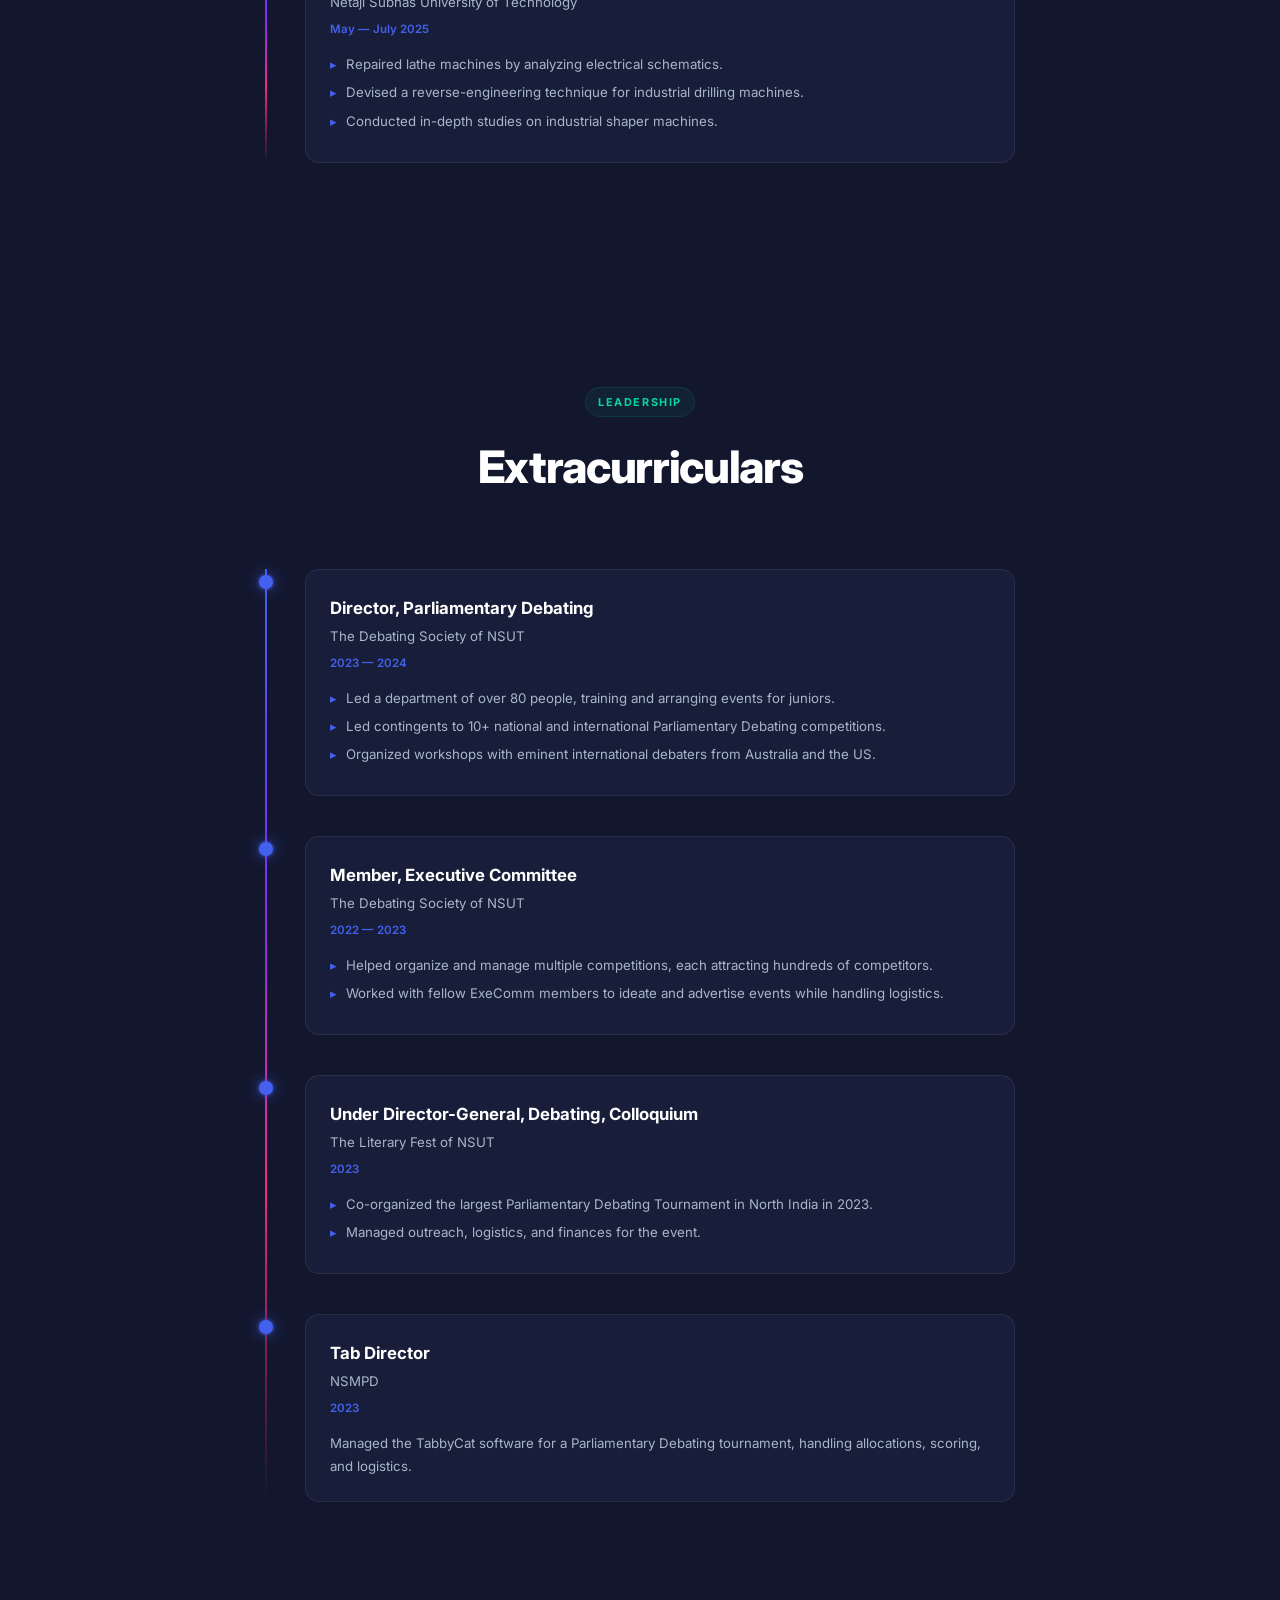
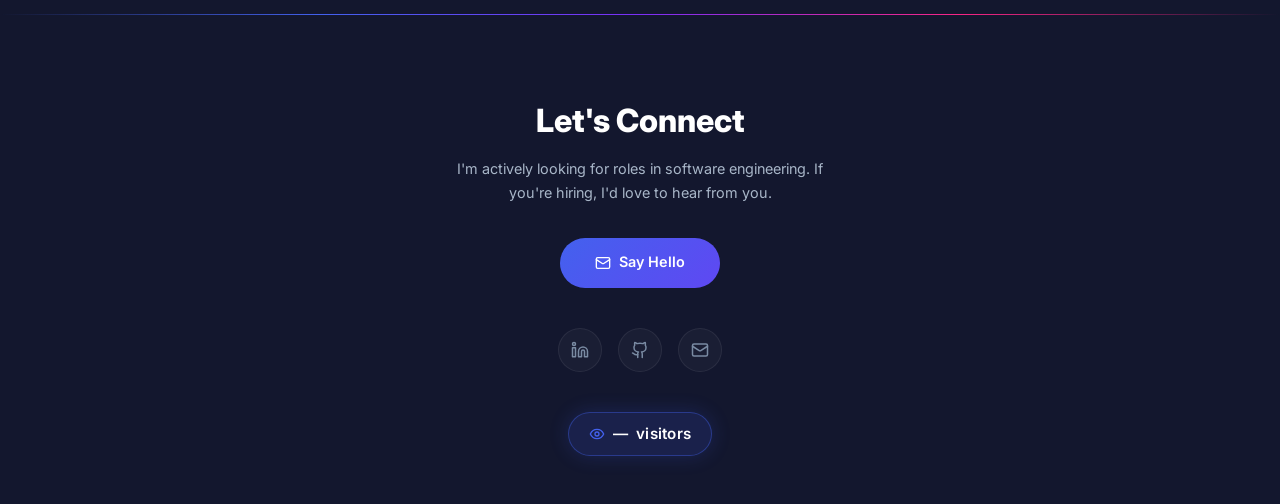
==== commit a57ebacb: "Add 3D space exploration game mode with enhanced graphics" ====
--- a/index.html
+++ b/index.html
@@ -27,6 +27,7 @@
             <a href="#experience" class="nav-link">Experience</a>
             <a href="#activities" class="nav-link">Activities</a>
             <a href="#contact" class="nav-link">Contact</a>
+            <a href="game.html" class="nav-link nav-link--game" id="nav-game-link">🚀 Explore</a>
         </div>
     </nav>
 
--- a/style.css
+++ b/style.css
@@ -113,6 +113,18 @@
   color: var(--text-bright);
   background: rgba(67, 97, 238, 0.2);
   box-shadow: inset 0 0 12px rgba(67, 97, 238, 0.15);
+}
+
+.nav-link--game {
+  background: linear-gradient(135deg, rgba(67, 97, 238, 0.25), rgba(124, 58, 237, 0.25));
+  border: 1px solid rgba(124, 58, 237, 0.4);
+  color: var(--text-bright);
+  animation: gameGlow 3s ease-in-out infinite;
+}
+
+@keyframes gameGlow {
+  0%, 100% { box-shadow: 0 0 8px rgba(124, 58, 237, 0.2); }
+  50% { box-shadow: 0 0 18px rgba(124, 58, 237, 0.4); }
 }
 
 .hero {
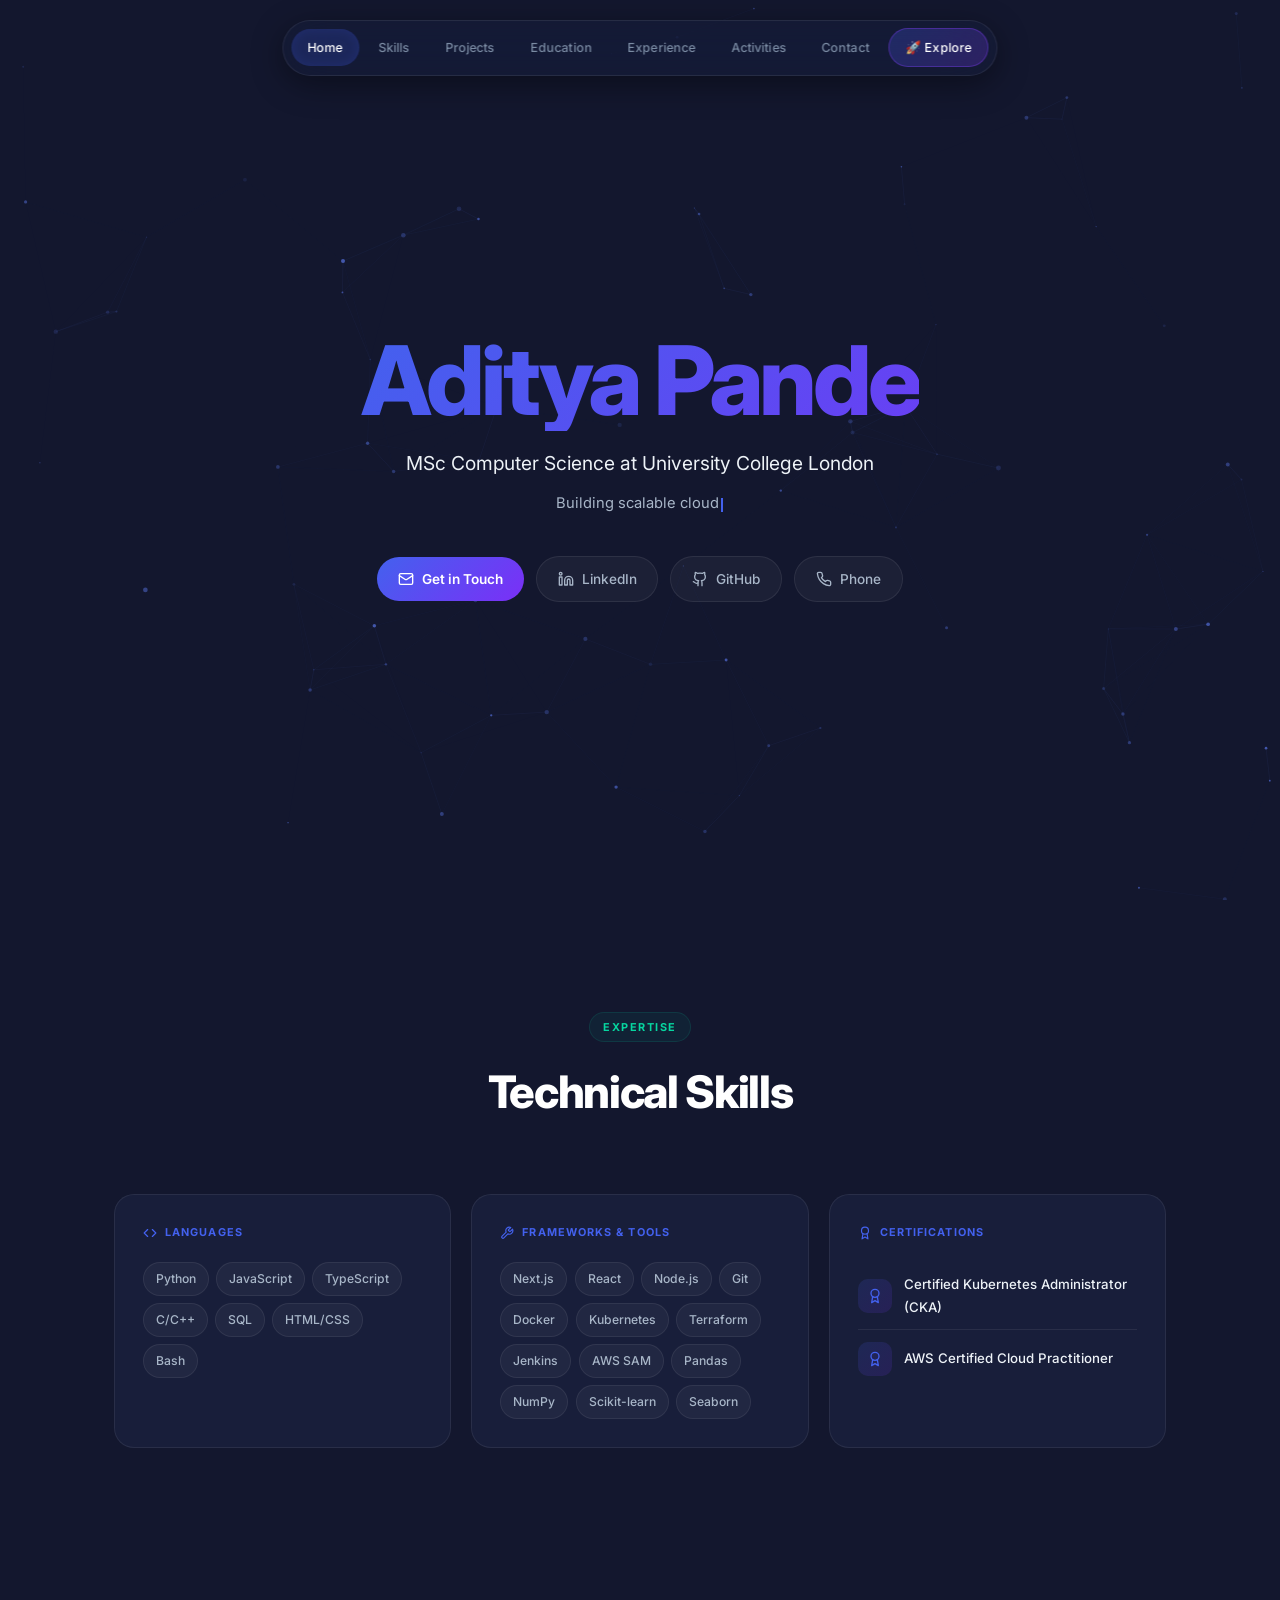
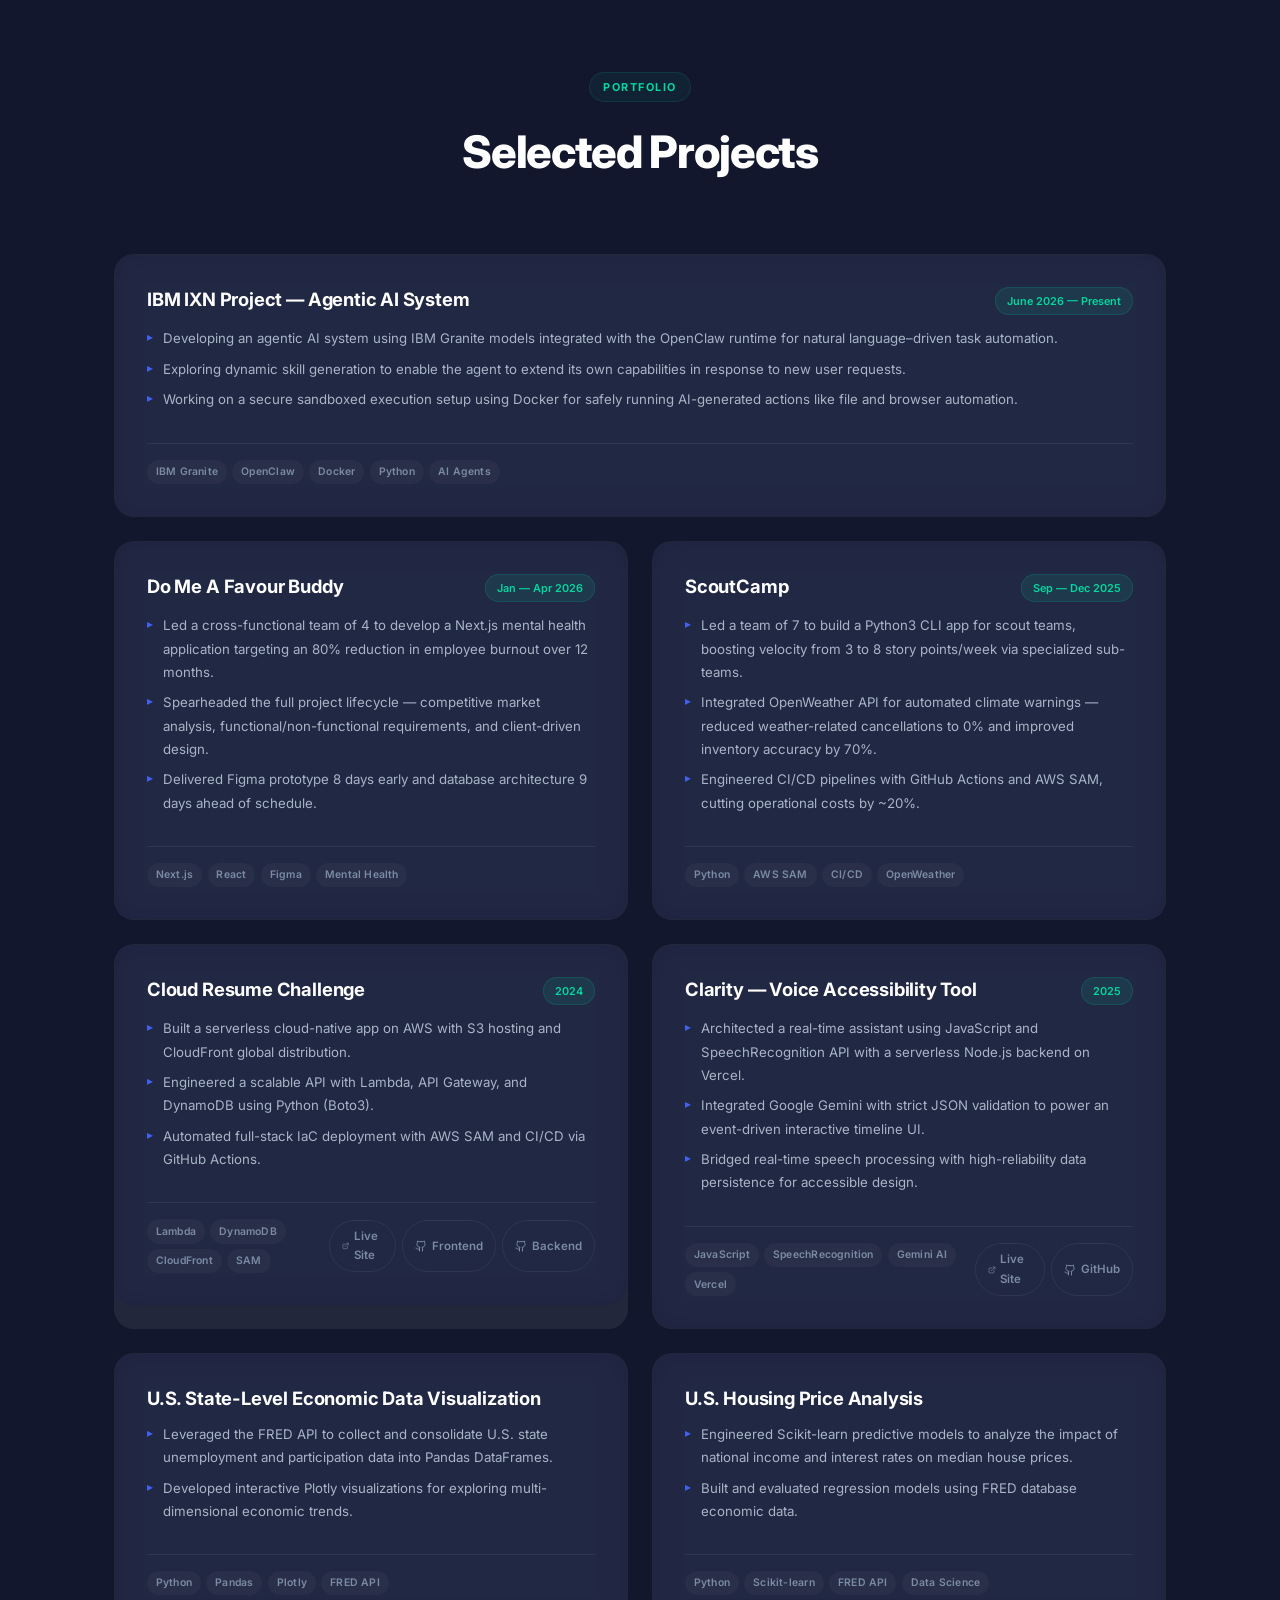
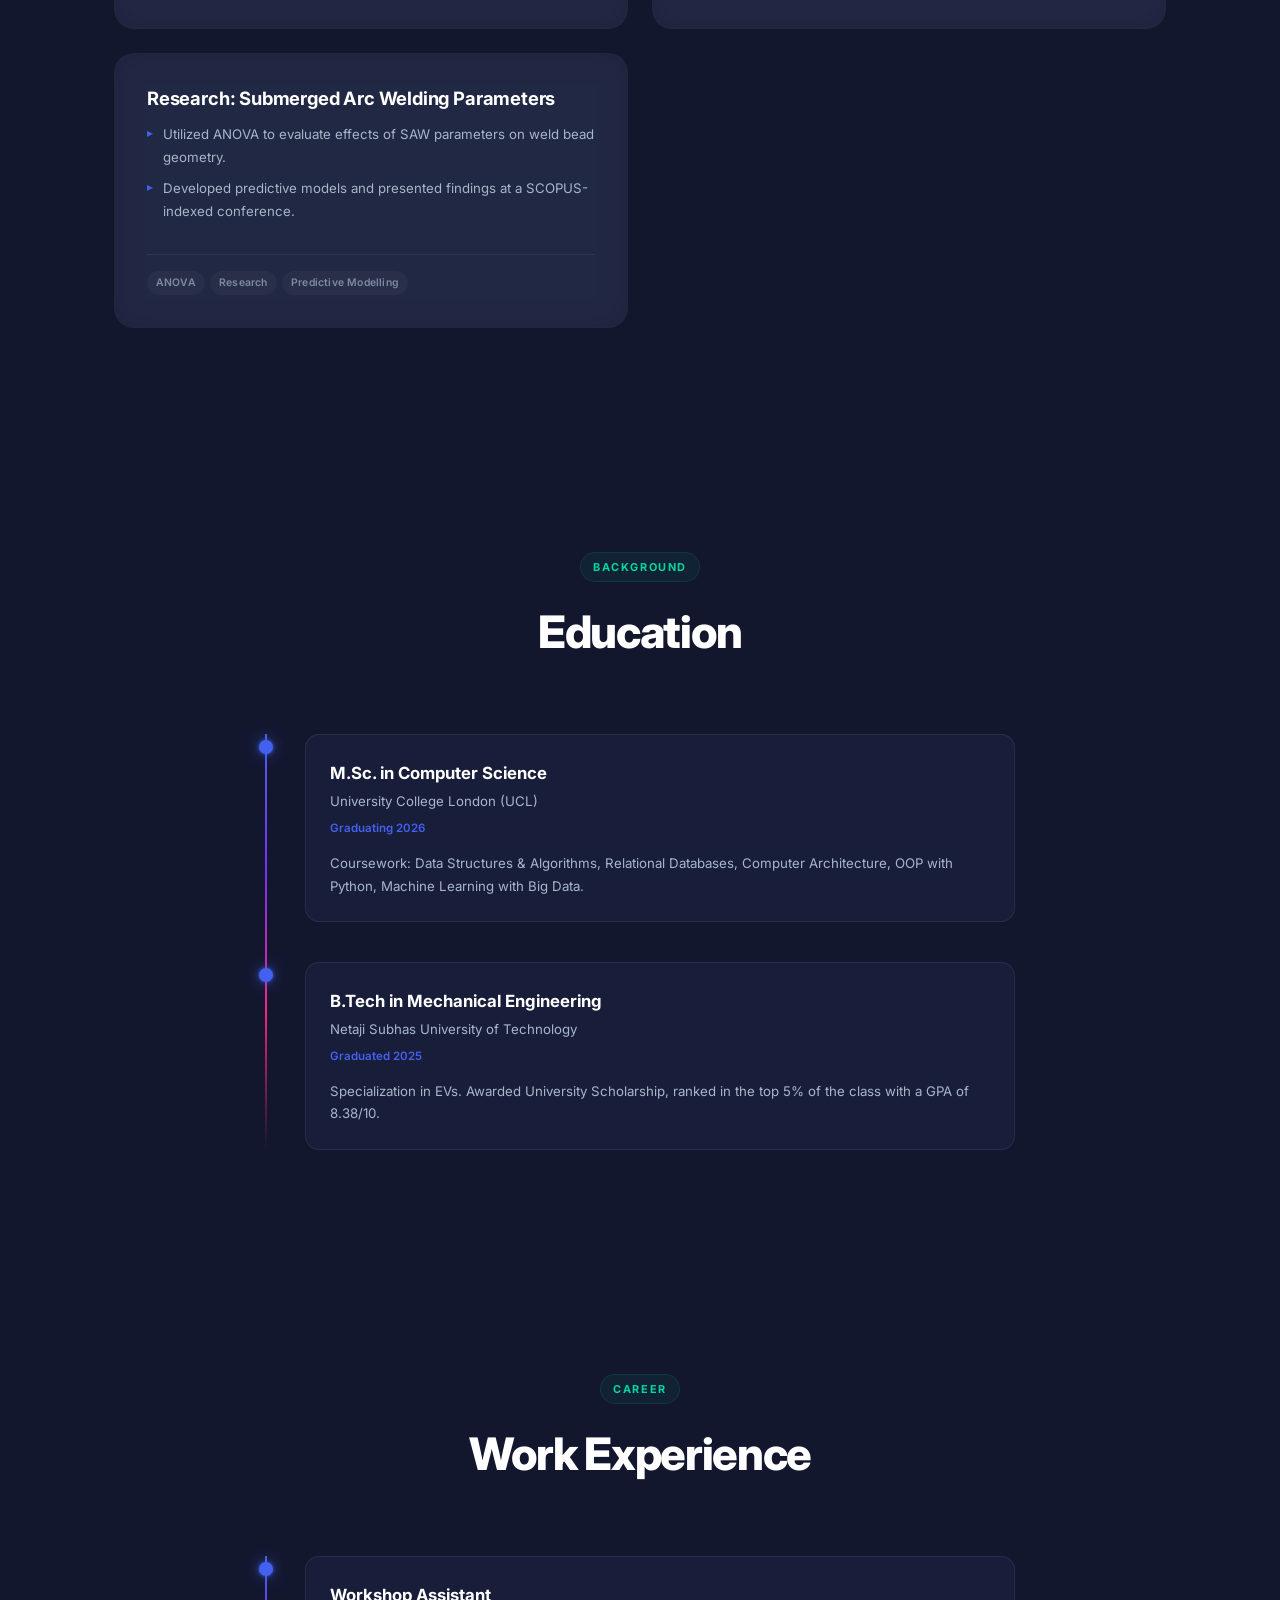
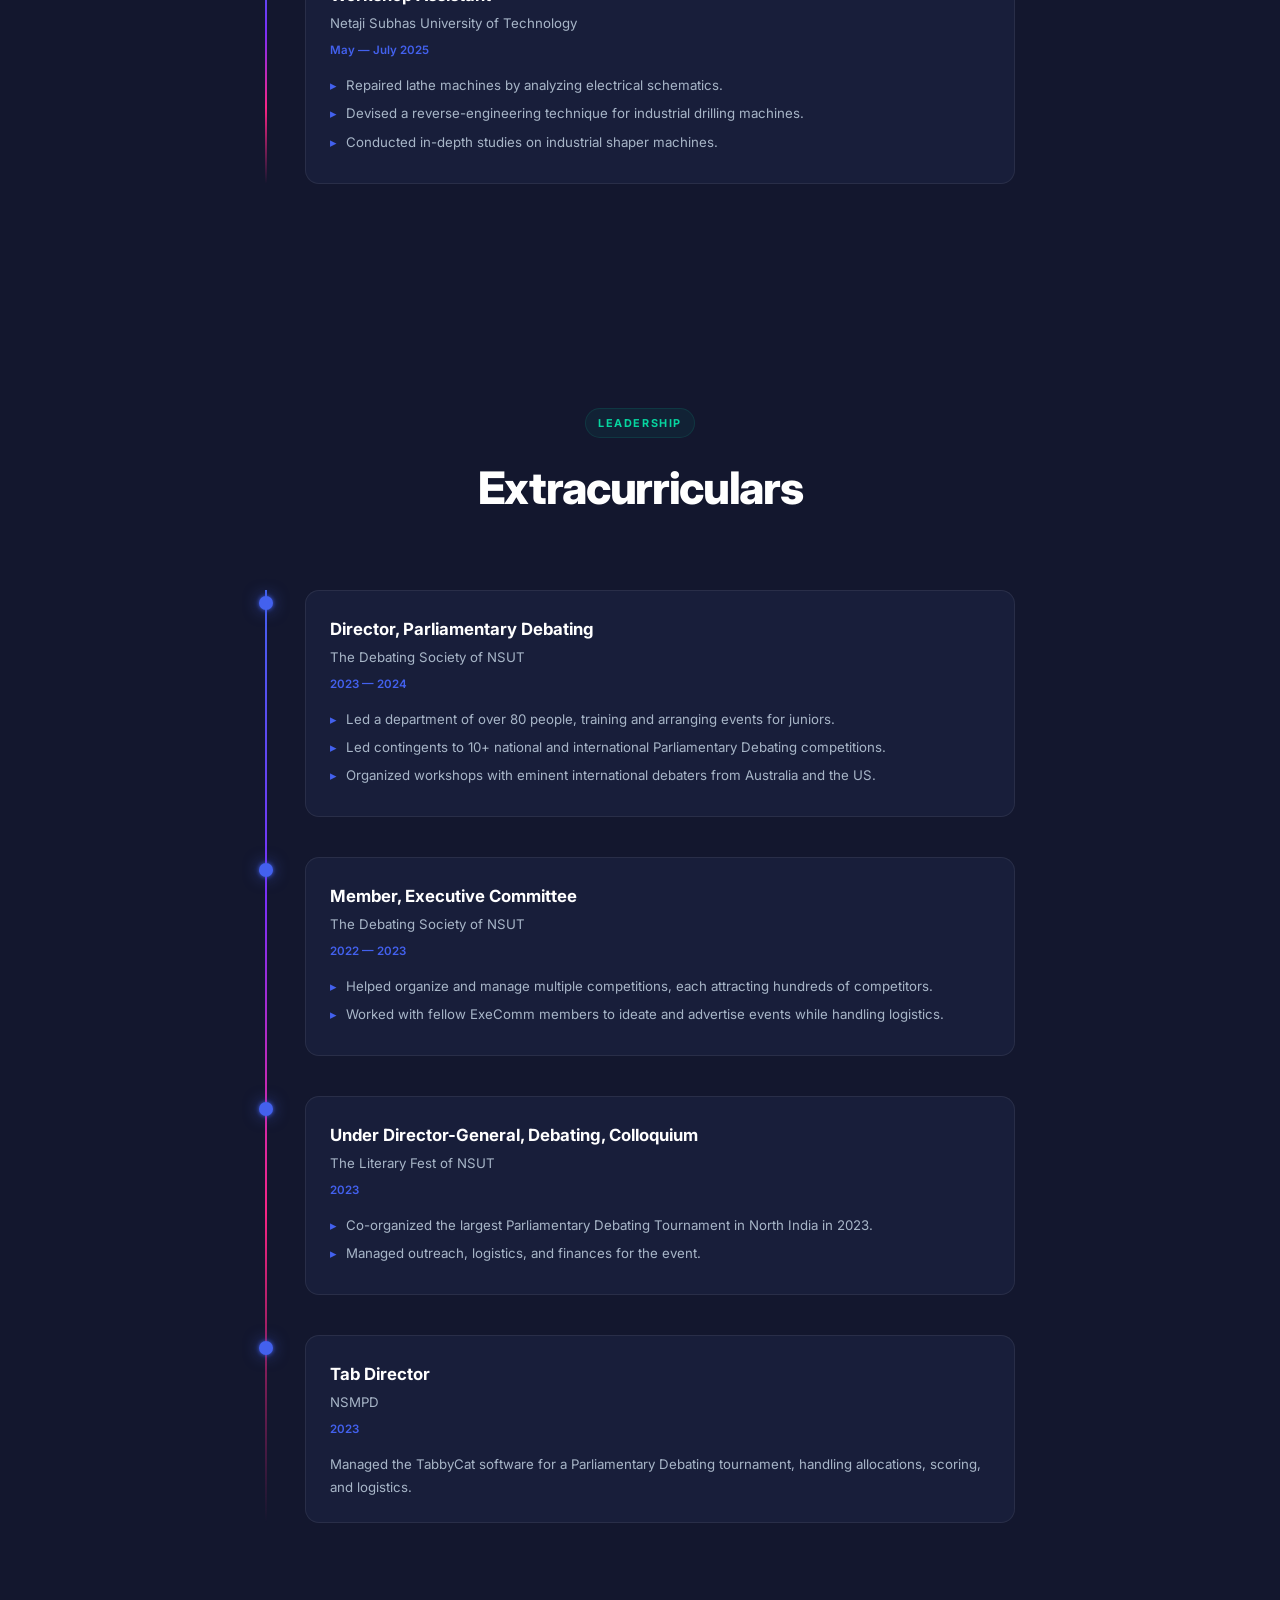
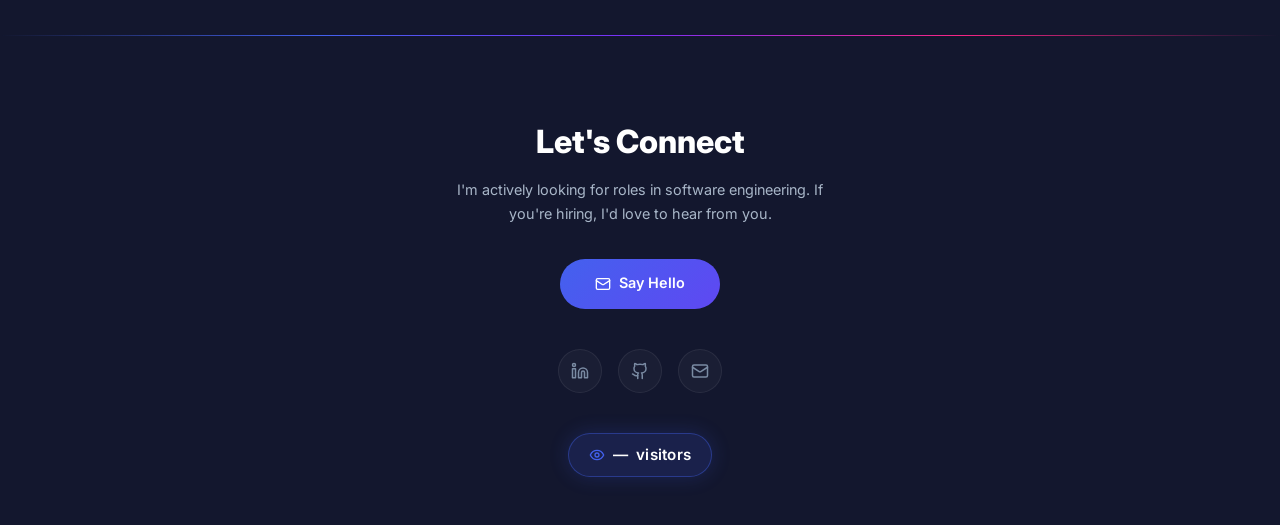
==== commit 7e31aed3: "Add links for Cloud Resume Challenge and Clarity" ====
--- a/index.html
+++ b/index.html
@@ -236,6 +236,10 @@
                                 <span class="project-tag">SAM</span>
                             </div>
                             <div class="project-links">
+                                <a href="#hero" class="project-link" id="crc-website-link">
+                                    <svg xmlns="http://www.w3.org/2000/svg" width="13" height="13" viewBox="0 0 24 24" fill="none" stroke="currentColor" stroke-width="2" stroke-linecap="round" stroke-linejoin="round"><path d="M18 13v6a2 2 0 0 1-2 2H5a2 2 0 0 1-2-2V8a2 2 0 0 1 2-2h6"/><polyline points="15 3 21 3 21 9"/><line x1="10" y1="14" x2="21" y2="3"/></svg>
+                                    Live Site
+                                </a>
                                 <a href="https://github.com/AdityaPande128/Cloud_Resume_Challenge" target="_blank" class="project-link" id="crc-github-link">
                                     <svg xmlns="http://www.w3.org/2000/svg" width="13" height="13" viewBox="0 0 24 24" fill="none" stroke="currentColor" stroke-width="2" stroke-linecap="round" stroke-linejoin="round"><path d="M15 22v-4a4.8 4.8 0 0 0-1-3.5c3 0 6-2 6-5.5.08-1.25-.27-2.48-1-3.5.28-1.15.28-2.35 0-3.5 0 0-1 0-3 1.5-2.64-.5-5.36-.5-8 0C6 2 5 2 5 2c-.3 1.15-.3 2.35 0 3.5A5.403 5.403 0 0 0 4 9c0 3.5 3 5.5 6 5.5-.39.49-.68 1.05-.85 1.65-.17.6-.22 1.23-.15 1.85v4"/><path d="M9 18c-4.51 2-5-2-7-2"/></svg>
                                     Frontend
@@ -271,6 +275,10 @@
                                 <span class="project-tag">Vercel</span>
                             </div>
                             <div class="project-links">
+                                <a href="https://clarity-ai-project.vercel.app/" target="_blank" class="project-link" id="clarity-website-link">
+                                    <svg xmlns="http://www.w3.org/2000/svg" width="13" height="13" viewBox="0 0 24 24" fill="none" stroke="currentColor" stroke-width="2" stroke-linecap="round" stroke-linejoin="round"><path d="M18 13v6a2 2 0 0 1-2 2H5a2 2 0 0 1-2-2V8a2 2 0 0 1 2-2h6"/><polyline points="15 3 21 3 21 9"/><line x1="10" y1="14" x2="21" y2="3"/></svg>
+                                    Live Site
+                                </a>
                                 <a href="https://github.com/AdityaPande128/Clarity" target="_blank" class="project-link" id="clarity-github-link">
                                     <svg xmlns="http://www.w3.org/2000/svg" width="13" height="13" viewBox="0 0 24 24" fill="none" stroke="currentColor" stroke-width="2" stroke-linecap="round" stroke-linejoin="round"><path d="M15 22v-4a4.8 4.8 0 0 0-1-3.5c3 0 6-2 6-5.5.08-1.25-.27-2.48-1-3.5.28-1.15.28-2.35 0-3.5 0 0-1 0-3 1.5-2.64-.5-5.36-.5-8 0C6 2 5 2 5 2c-.3 1.15-.3 2.35 0 3.5A5.403 5.403 0 0 0 4 9c0 3.5 3 5.5 6 5.5-.39.49-.68 1.05-.85 1.65-.17.6-.22 1.23-.15 1.85v4"/><path d="M9 18c-4.51 2-5-2-7-2"/></svg>
                                     GitHub
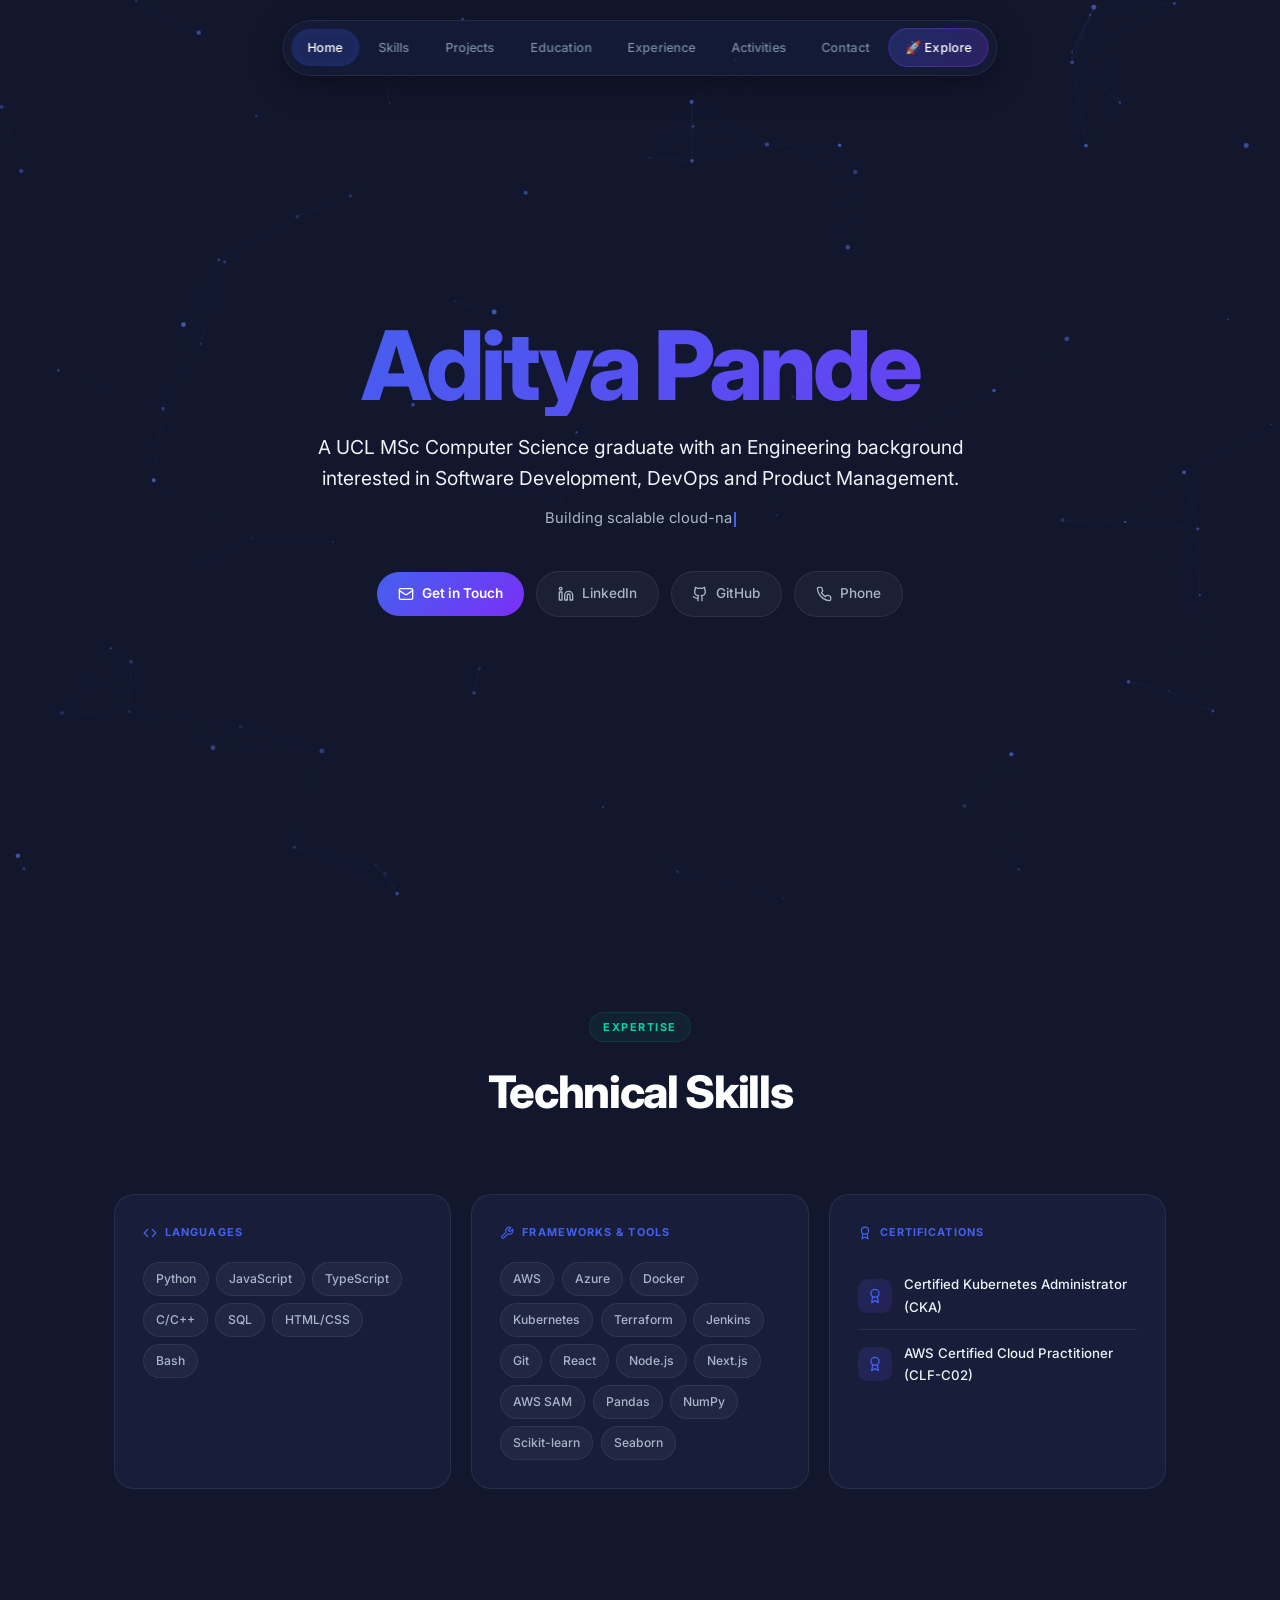
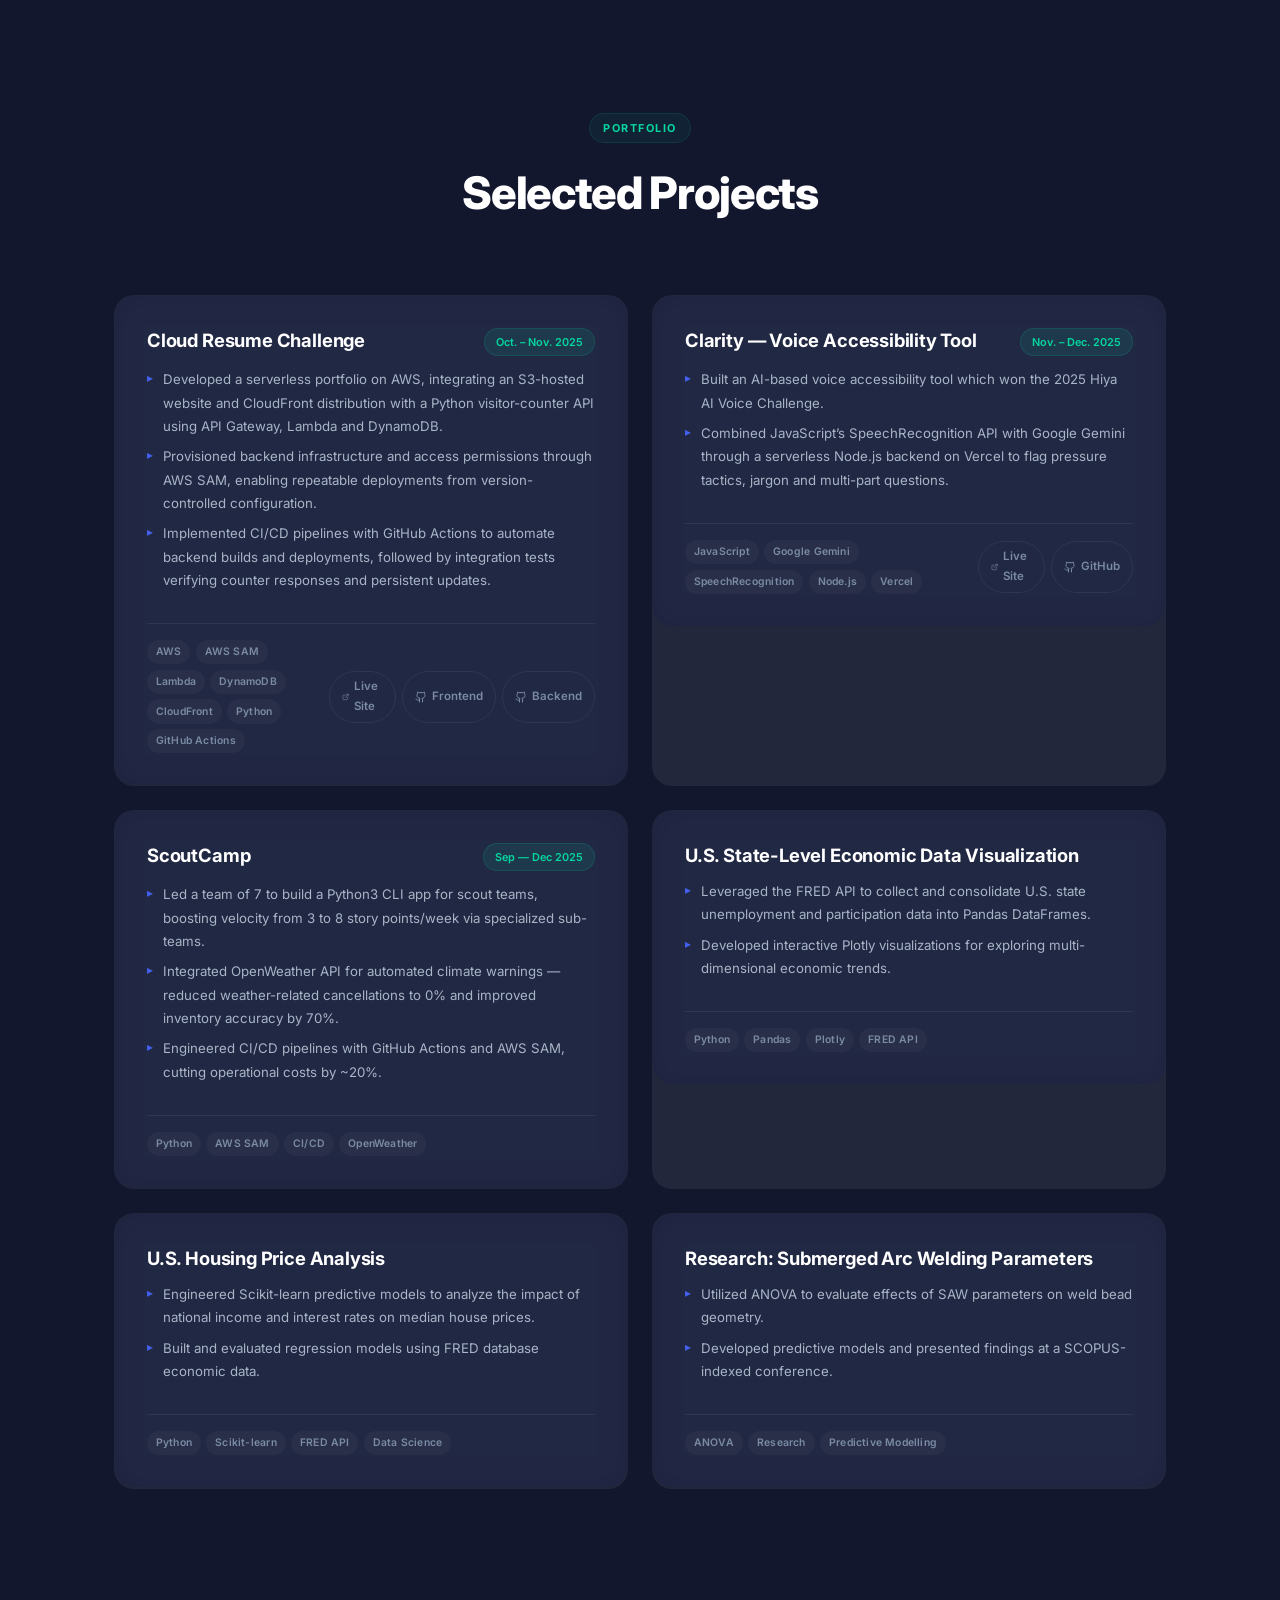
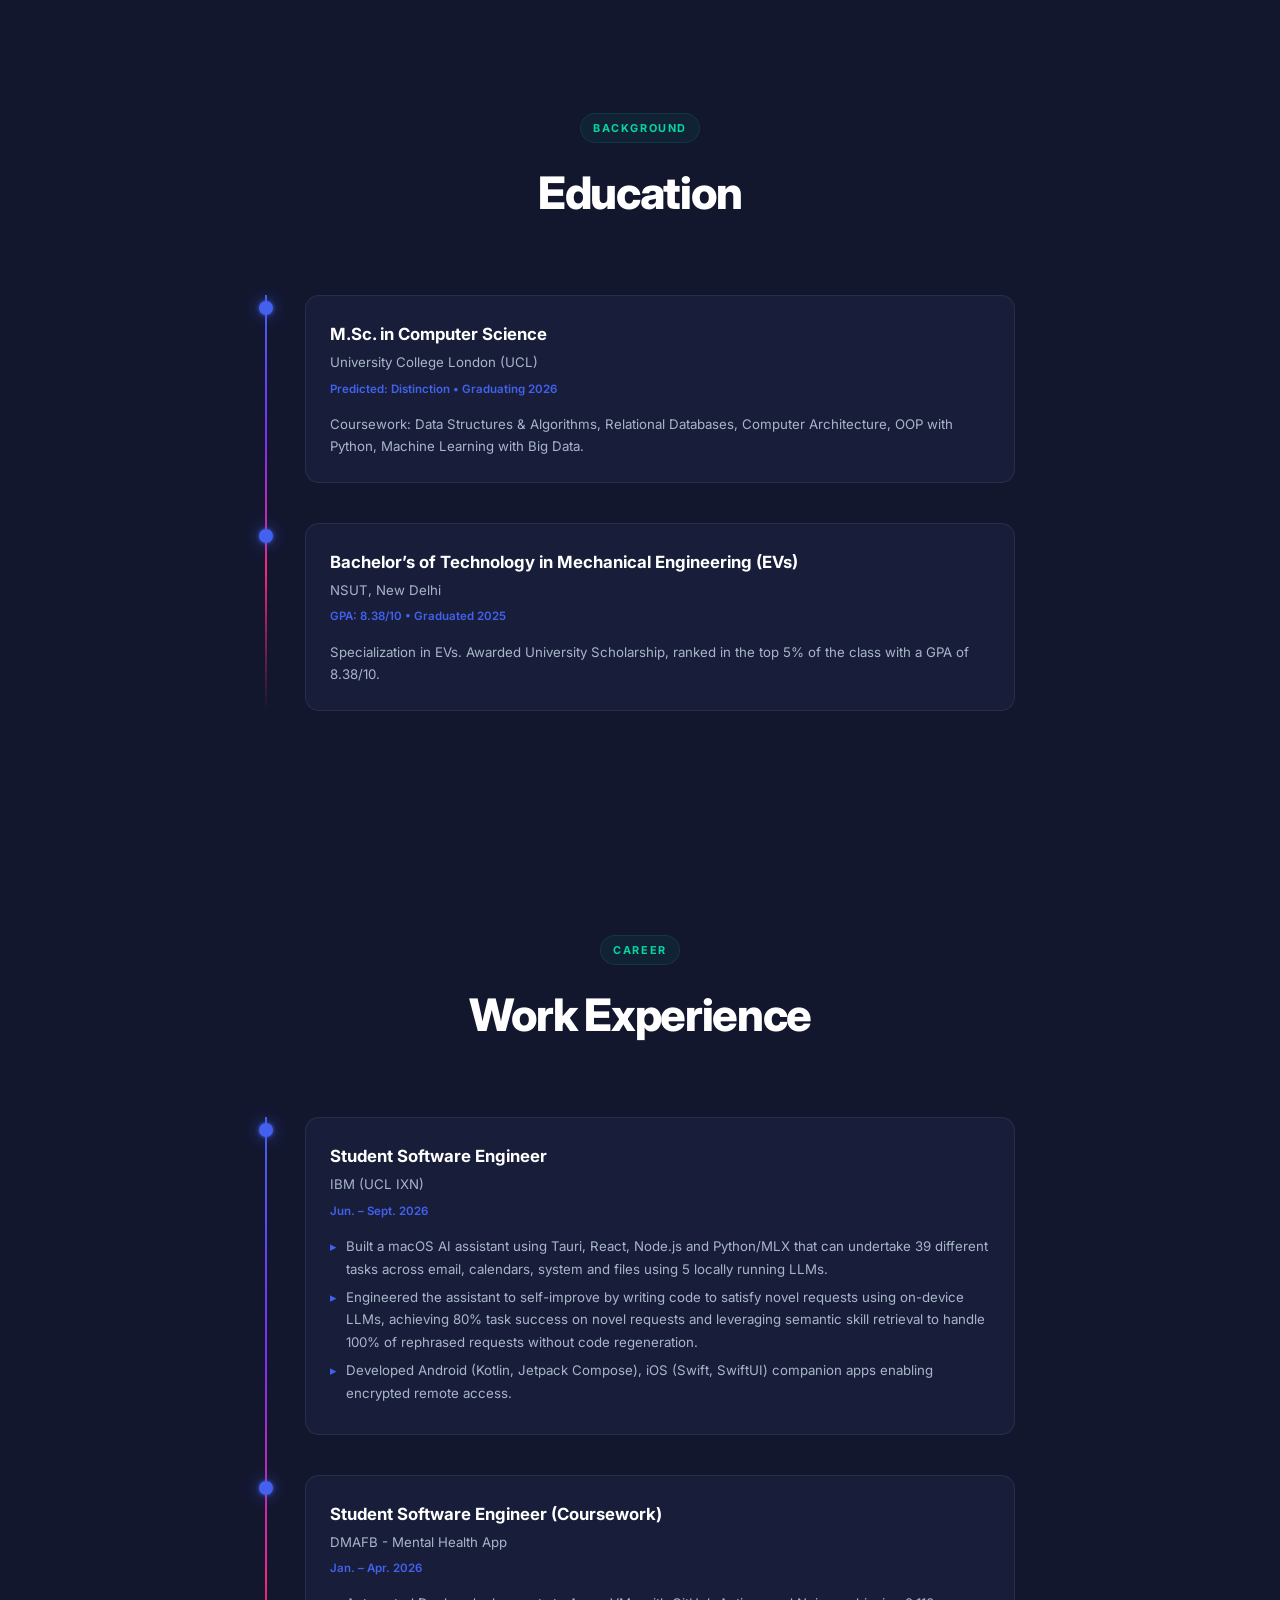
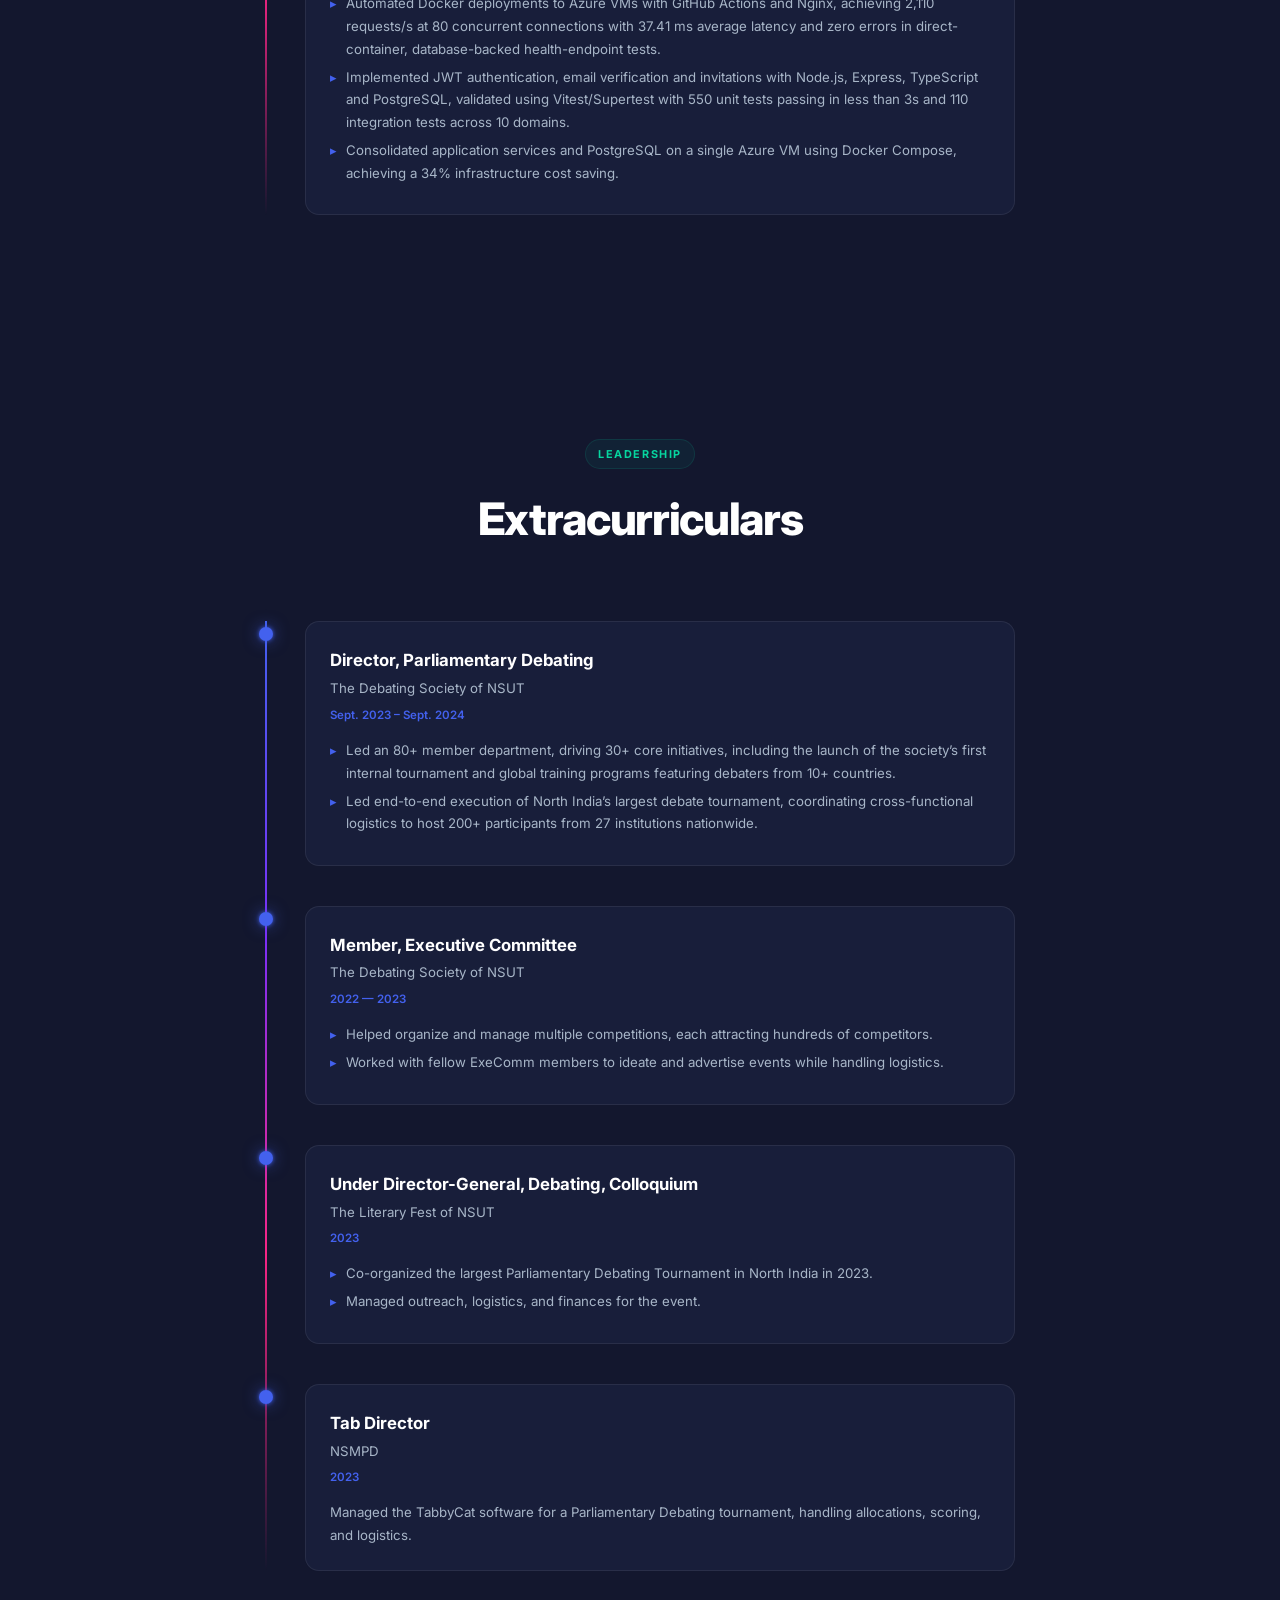
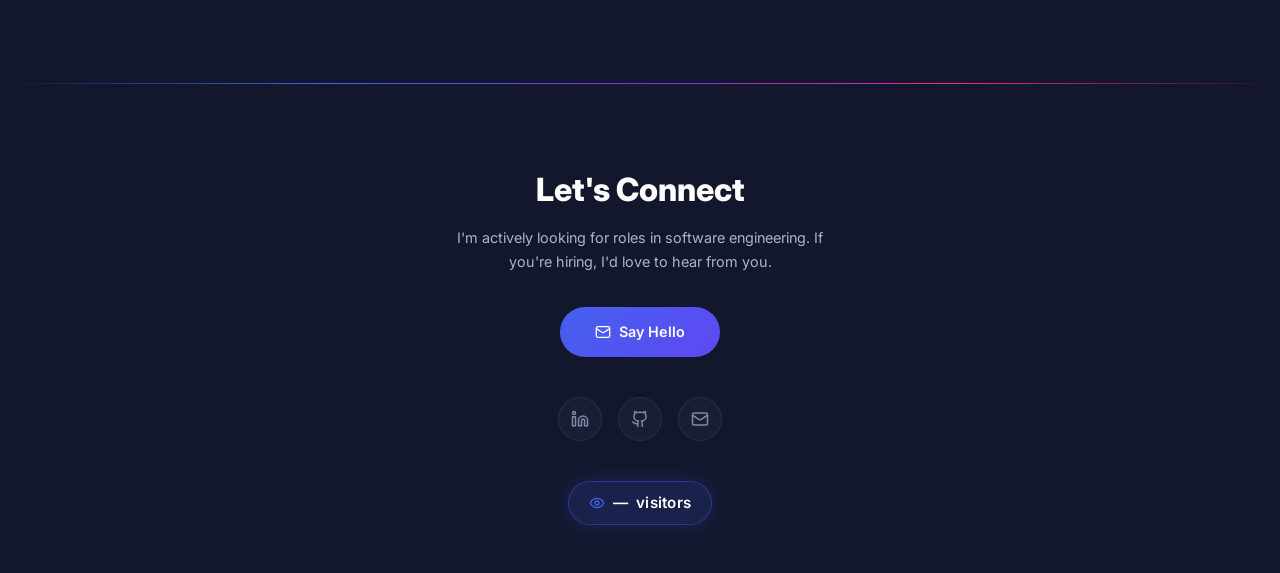
==== commit 17791d56: "Update Experience section" ====
--- a/index.html
+++ b/index.html
@@ -4,7 +4,7 @@
     <meta charset="UTF-8">
     <meta name="viewport" content="width=device-width, initial-scale=1.0">
     <title>Aditya Pande — Software Engineer</title>
-    <meta name="description" content="Aditya Pande — MSc Computer Science student at UCL. Software Development, Cloud Architecture, and AI.">
+    <meta name="description" content="A UCL MSc Computer Science graduate with an Engineering background interested in Software Development, DevOps and Product Management.">
 
     <link rel="preconnect" href="https://fonts.googleapis.com">
     <link rel="preconnect" href="https://fonts.gstatic.com" crossorigin>
@@ -34,7 +34,7 @@
         <section class="hero" id="hero">
         <div class="hero-content">
             <h1 class="hero-name fade-in fade-in-delay-1">Aditya Pande</h1>
-            <p class="hero-title fade-in fade-in-delay-2">MSc Computer Science at University College London</p>
+            <p class="hero-title fade-in fade-in-delay-2">A UCL MSc Computer Science graduate with an Engineering background interested in Software Development, DevOps and Product Management.</p>
             <p class="hero-subtitle fade-in fade-in-delay-3">
                 <span id="typed-text"></span><span class="typing-cursor"></span>
             </p>
@@ -56,7 +56,6 @@
                     Phone
                 </a>
             </div>
-            </div>
         </div>
     </section>
 
@@ -89,14 +88,16 @@
                         Frameworks & Tools
                     </div>
                     <div class="skill-tags">
-                        <span class="skill-tag">Next.js</span>
-                        <span class="skill-tag">React</span>
-                        <span class="skill-tag">Node.js</span>
-                        <span class="skill-tag">Git</span>
+                        <span class="skill-tag">AWS</span>
+                        <span class="skill-tag">Azure</span>
                         <span class="skill-tag">Docker</span>
                         <span class="skill-tag">Kubernetes</span>
                         <span class="skill-tag">Terraform</span>
                         <span class="skill-tag">Jenkins</span>
+                        <span class="skill-tag">Git</span>
+                        <span class="skill-tag">React</span>
+                        <span class="skill-tag">Node.js</span>
+                        <span class="skill-tag">Next.js</span>
                         <span class="skill-tag">AWS SAM</span>
                         <span class="skill-tag">Pandas</span>
                         <span class="skill-tag">NumPy</span>
@@ -120,7 +121,7 @@
                             <div class="cert-icon">
                                 <svg xmlns="http://www.w3.org/2000/svg" width="16" height="16" viewBox="0 0 24 24" fill="none" stroke="currentColor" stroke-width="2" stroke-linecap="round" stroke-linejoin="round"><circle cx="12" cy="8" r="6"/><path d="M15.477 12.89 17 22l-5-3-5 3 1.523-9.11"/></svg>
                             </div>
-                            <span class="cert-name">AWS Certified Cloud Practitioner</span>
+                            <span class="cert-name">AWS Certified Cloud Practitioner (CLF-C02)</span>
                         </div>
                     </div>
                 </div>
@@ -134,106 +135,30 @@
             </div>
             <div class="projects-grid fade-in stagger-children">
 
-                                <div class="project-card-wrapper project-card-wrapper--featured" id="project-ibm">
-                    <div class="project-card">
-                        <div class="card-spotlight"></div>
-                        <div class="project-header">
-                            <h3 class="project-title">IBM IXN Project — Agentic AI System</h3>
-                            <span class="project-date">June 2026 — Present</span>
-                        </div>
-                        <div class="project-description">
-                            <ul>
-                                <li>Developing an agentic AI system using IBM Granite models integrated with the OpenClaw runtime for natural language–driven task automation.</li>
-                                <li>Exploring dynamic skill generation to enable the agent to extend its own capabilities in response to new user requests.</li>
-                                <li>Working on a secure sandboxed execution setup using Docker for safely running AI-generated actions like file and browser automation.</li>
-                            </ul>
-                        </div>
-                        <div class="project-footer">
-                            <div class="project-tags">
-                                <span class="project-tag">IBM Granite</span>
-                                <span class="project-tag">OpenClaw</span>
-                                <span class="project-tag">Docker</span>
-                                <span class="project-tag">Python</span>
-                                <span class="project-tag">AI Agents</span>
-                            </div>
-                            <div class="project-links">
-                            </div>
-                        </div>
-                    </div>
-                </div>
-
-                                <div class="project-card-wrapper" id="project-dmafb">
-                    <div class="project-card">
-                        <div class="card-spotlight"></div>
-                        <div class="project-header">
-                            <h3 class="project-title">Do Me A Favour Buddy</h3>
-                            <span class="project-date">Jan — Apr 2026</span>
-                        </div>
-                        <div class="project-description">
-                            <ul>
-                                <li>Led a cross-functional team of 4 to develop a Next.js mental health application targeting an 80% reduction in employee burnout over 12 months.</li>
-                                <li>Spearheaded the full project lifecycle — competitive market analysis, functional/non-functional requirements, and client-driven design.</li>
-                                <li>Delivered Figma prototype 8 days early and database architecture 9 days ahead of schedule.</li>
-                            </ul>
-                        </div>
-                        <div class="project-footer">
-                            <div class="project-tags">
-                                <span class="project-tag">Next.js</span>
-                                <span class="project-tag">React</span>
-                                <span class="project-tag">Figma</span>
-                                <span class="project-tag">Mental Health</span>
-                            </div>
-                            <div class="project-links">
-                            </div>
-                        </div>
-                    </div>
-                </div>
-
-                                <div class="project-card-wrapper" id="project-scoutcamp">
-                    <div class="project-card">
-                        <div class="card-spotlight"></div>
-                        <div class="project-header">
-                            <h3 class="project-title">ScoutCamp</h3>
-                            <span class="project-date">Sep — Dec 2025</span>
-                        </div>
-                        <div class="project-description">
-                            <ul>
-                                <li>Led a team of 7 to build a Python3 CLI app for scout teams, boosting velocity from 3 to 8 story points/week via specialized sub-teams.</li>
-                                <li>Integrated OpenWeather API for automated climate warnings — reduced weather-related cancellations to 0% and improved inventory accuracy by 70%.</li>
-                                <li>Engineered CI/CD pipelines with GitHub Actions and AWS SAM, cutting operational costs by ~20%.</li>
-                            </ul>
-                        </div>
-                        <div class="project-footer">
-                            <div class="project-tags">
-                                <span class="project-tag">Python</span>
+                <!-- Cloud Resume Challenge -->
+                <div class="project-card-wrapper" id="project-crc">
+                    <div class="project-card">
+                        <div class="card-spotlight"></div>
+                        <div class="project-header">
+                            <h3 class="project-title">Cloud Resume Challenge</h3>
+                            <span class="project-date">Oct. – Nov. 2025</span>
+                        </div>
+                        <div class="project-description">
+                            <ul>
+                                <li>Developed a serverless portfolio on AWS, integrating an S3-hosted website and CloudFront distribution with a Python visitor-counter API using API Gateway, Lambda and DynamoDB.</li>
+                                <li>Provisioned backend infrastructure and access permissions through AWS SAM, enabling repeatable deployments from version-controlled configuration.</li>
+                                <li>Implemented CI/CD pipelines with GitHub Actions to automate backend builds and deployments, followed by integration tests verifying counter responses and persistent updates.</li>
+                            </ul>
+                        </div>
+                        <div class="project-footer">
+                            <div class="project-tags">
+                                <span class="project-tag">AWS</span>
                                 <span class="project-tag">AWS SAM</span>
-                                <span class="project-tag">CI/CD</span>
-                                <span class="project-tag">OpenWeather</span>
-                            </div>
-                        </div>
-                    </div>
-                </div>
-
-                                <div class="project-card-wrapper" id="project-crc">
-                    <div class="project-card">
-                        <div class="card-spotlight"></div>
-                        <div class="project-header">
-                            <h3 class="project-title">Cloud Resume Challenge</h3>
-                            <span class="project-date">2024</span>
-                        </div>
-                        <div class="project-description">
-                            <ul>
-                                <li>Built a serverless cloud-native app on AWS with S3 hosting and CloudFront global distribution.</li>
-                                <li>Engineered a scalable API with Lambda, API Gateway, and DynamoDB using Python (Boto3).</li>
-                                <li>Automated full-stack IaC deployment with AWS SAM and CI/CD via GitHub Actions.</li>
-                            </ul>
-                        </div>
-                        <div class="project-footer">
-                            <div class="project-tags">
                                 <span class="project-tag">Lambda</span>
                                 <span class="project-tag">DynamoDB</span>
                                 <span class="project-tag">CloudFront</span>
-                                <span class="project-tag">SAM</span>
+                                <span class="project-tag">Python</span>
+                                <span class="project-tag">GitHub Actions</span>
                             </div>
                             <div class="project-links">
                                 <a href="#hero" class="project-link" id="crc-website-link">
@@ -253,25 +178,26 @@
                     </div>
                 </div>
 
-                                <div class="project-card-wrapper" id="project-clarity">
+                <!-- Clarity -->
+                <div class="project-card-wrapper" id="project-clarity">
                     <div class="project-card">
                         <div class="card-spotlight"></div>
                         <div class="project-header">
                             <h3 class="project-title">Clarity — Voice Accessibility Tool</h3>
-                            <span class="project-date">2025</span>
-                        </div>
-                        <div class="project-description">
-                            <ul>
-                                <li>Architected a real-time assistant using JavaScript and SpeechRecognition API with a serverless Node.js backend on Vercel.</li>
-                                <li>Integrated Google Gemini with strict JSON validation to power an event-driven interactive timeline UI.</li>
-                                <li>Bridged real-time speech processing with high-reliability data persistence for accessible design.</li>
+                            <span class="project-date">Nov. – Dec. 2025</span>
+                        </div>
+                        <div class="project-description">
+                            <ul>
+                                <li>Built an AI-based voice accessibility tool which won the 2025 Hiya AI Voice Challenge.</li>
+                                <li>Combined JavaScript’s SpeechRecognition API with Google Gemini through a serverless Node.js backend on Vercel to flag pressure tactics, jargon and multi-part questions.</li>
                             </ul>
                         </div>
                         <div class="project-footer">
                             <div class="project-tags">
                                 <span class="project-tag">JavaScript</span>
+                                <span class="project-tag">Google Gemini</span>
                                 <span class="project-tag">SpeechRecognition</span>
-                                <span class="project-tag">Gemini AI</span>
+                                <span class="project-tag">Node.js</span>
                                 <span class="project-tag">Vercel</span>
                             </div>
                             <div class="project-links">
@@ -288,6 +214,32 @@
                     </div>
                 </div>
 
+                <!-- ScoutCamp -->
+                <div class="project-card-wrapper" id="project-scoutcamp">
+                    <div class="project-card">
+                        <div class="card-spotlight"></div>
+                        <div class="project-header">
+                            <h3 class="project-title">ScoutCamp</h3>
+                            <span class="project-date">Sep — Dec 2025</span>
+                        </div>
+                        <div class="project-description">
+                            <ul>
+                                <li>Led a team of 7 to build a Python3 CLI app for scout teams, boosting velocity from 3 to 8 story points/week via specialized sub-teams.</li>
+                                <li>Integrated OpenWeather API for automated climate warnings — reduced weather-related cancellations to 0% and improved inventory accuracy by 70%.</li>
+                                <li>Engineered CI/CD pipelines with GitHub Actions and AWS SAM, cutting operational costs by ~20%.</li>
+                            </ul>
+                        </div>
+                        <div class="project-footer">
+                            <div class="project-tags">
+                                <span class="project-tag">Python</span>
+                                <span class="project-tag">AWS SAM</span>
+                                <span class="project-tag">CI/CD</span>
+                                <span class="project-tag">OpenWeather</span>
+                            </div>
+                        </div>
+                    </div>
+                </div>
+
                                 <div class="project-card-wrapper" id="project-econ-viz">
                     <div class="project-card">
                         <div class="card-spotlight"></div>
@@ -369,7 +321,7 @@
                     <div class="timeline-card">
                         <h3 class="timeline-title">M.Sc. in Computer Science</h3>
                         <p class="timeline-subtitle">University College London (UCL)</p>
-                        <span class="timeline-date">Graduating 2026</span>
+                        <span class="timeline-date">Predicted: Distinction &bull; Graduating 2026</span>
                         <div class="timeline-body">
                             <p>Coursework: Data Structures &amp; Algorithms, Relational Databases, Computer Architecture, OOP with Python, Machine Learning with Big Data.</p>
                         </div>
@@ -378,9 +330,9 @@
                 <div class="timeline-item fade-in">
                     <div class="timeline-dot"></div>
                     <div class="timeline-card">
-                        <h3 class="timeline-title">B.Tech in Mechanical Engineering</h3>
-                        <p class="timeline-subtitle">Netaji Subhas University of Technology</p>
-                        <span class="timeline-date">Graduated 2025</span>
+                        <h3 class="timeline-title">Bachelor’s of Technology in Mechanical Engineering (EVs)</h3>
+                        <p class="timeline-subtitle">NSUT, New Delhi</p>
+                        <span class="timeline-date">GPA: 8.38/10 &bull; Graduated 2025</span>
                         <div class="timeline-body">
                             <p>Specialization in EVs. Awarded University Scholarship, ranked in the top 5% of the class with a GPA of 8.38/10.</p>
                         </div>
@@ -398,14 +350,29 @@
                 <div class="timeline-item fade-in">
                     <div class="timeline-dot"></div>
                     <div class="timeline-card">
-                        <h3 class="timeline-title">Workshop Assistant</h3>
-                        <p class="timeline-subtitle">Netaji Subhas University of Technology</p>
-                        <span class="timeline-date">May — July 2025</span>
-                        <div class="timeline-body">
-                            <ul>
-                                <li>Repaired lathe machines by analyzing electrical schematics.</li>
-                                <li>Devised a reverse-engineering technique for industrial drilling machines.</li>
-                                <li>Conducted in-depth studies on industrial shaper machines.</li>
+                        <h3 class="timeline-title">Student Software Engineer</h3>
+                        <p class="timeline-subtitle">IBM (UCL IXN)</p>
+                        <span class="timeline-date">Jun. – Sept. 2026</span>
+                        <div class="timeline-body">
+                            <ul>
+                                <li>Built a macOS AI assistant using Tauri, React, Node.js and Python/MLX that can undertake 39 different tasks across email, calendars, system and files using 5 locally running LLMs.</li>
+                                <li>Engineered the assistant to self-improve by writing code to satisfy novel requests using on-device LLMs, achieving 80% task success on novel requests and leveraging semantic skill retrieval to handle 100% of rephrased requests without code regeneration.</li>
+                                <li>Developed Android (Kotlin, Jetpack Compose), iOS (Swift, SwiftUI) companion apps enabling encrypted remote access.</li>
+                            </ul>
+                        </div>
+                    </div>
+                </div>
+                <div class="timeline-item fade-in">
+                    <div class="timeline-dot"></div>
+                    <div class="timeline-card">
+                        <h3 class="timeline-title">Student Software Engineer (Coursework)</h3>
+                        <p class="timeline-subtitle">DMAFB - Mental Health App</p>
+                        <span class="timeline-date">Jan. – Apr. 2026</span>
+                        <div class="timeline-body">
+                            <ul>
+                                <li>Automated Docker deployments to Azure VMs with GitHub Actions and Nginx, achieving 2,110 requests/s at 80 concurrent connections with 37.41 ms average latency and zero errors in direct-container, database-backed health-endpoint tests.</li>
+                                <li>Implemented JWT authentication, email verification and invitations with Node.js, Express, TypeScript and PostgreSQL, validated using Vitest/Supertest with 550 unit tests passing in less than 3s and 110 integration tests across 10 domains.</li>
+                                <li>Consolidated application services and PostgreSQL on a single Azure VM using Docker Compose, achieving a 34% infrastructure cost saving.</li>
                             </ul>
                         </div>
                     </div>
@@ -424,12 +391,11 @@
                     <div class="timeline-card">
                         <h3 class="timeline-title">Director, Parliamentary Debating</h3>
                         <p class="timeline-subtitle">The Debating Society of NSUT</p>
-                        <span class="timeline-date">2023 — 2024</span>
-                        <div class="timeline-body">
-                            <ul>
-                                <li>Led a department of over 80 people, training and arranging events for juniors.</li>
-                                <li>Led contingents to 10+ national and international Parliamentary Debating competitions.</li>
-                                <li>Organized workshops with eminent international debaters from Australia and the US.</li>
+                        <span class="timeline-date">Sept. 2023 – Sept. 2024</span>
+                        <div class="timeline-body">
+                            <ul>
+                                <li>Led an 80+ member department, driving 30+ core initiatives, including the launch of the society’s first internal tournament and global training programs featuring debaters from 10+ countries.</li>
+                                <li>Led end-to-end execution of North India’s largest debate tournament, coordinating cross-functional logistics to host 200+ participants from 27 institutions nationwide.</li>
                             </ul>
                         </div>
                     </div>
--- a/style.css
+++ b/style.css
@@ -163,6 +163,10 @@
   font-size: clamp(1rem, 2.5vw, 1.2rem);
   color: var(--text-primary);
   margin-top: 1rem;
+  line-height: 1.6;
+  max-width: 680px;
+  margin-left: auto;
+  margin-right: auto;
 }
 
 .hero-subtitle {
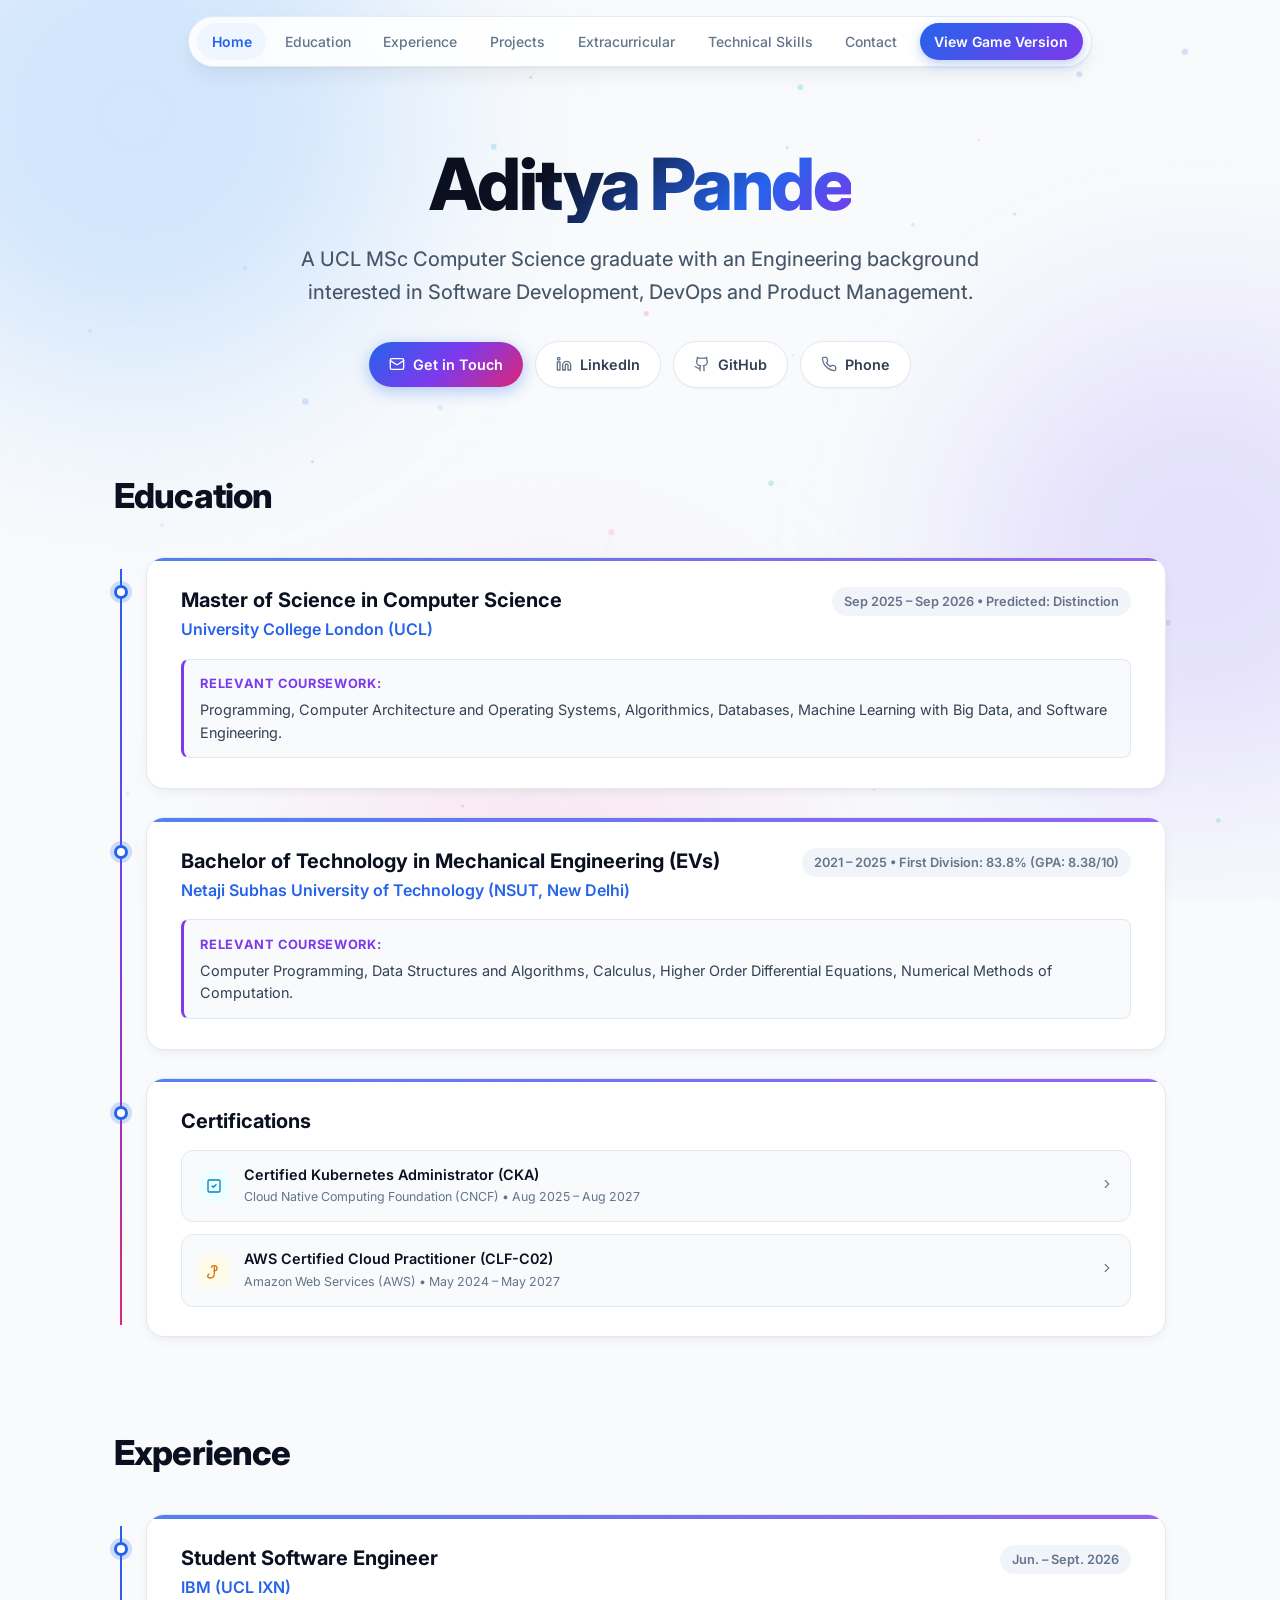
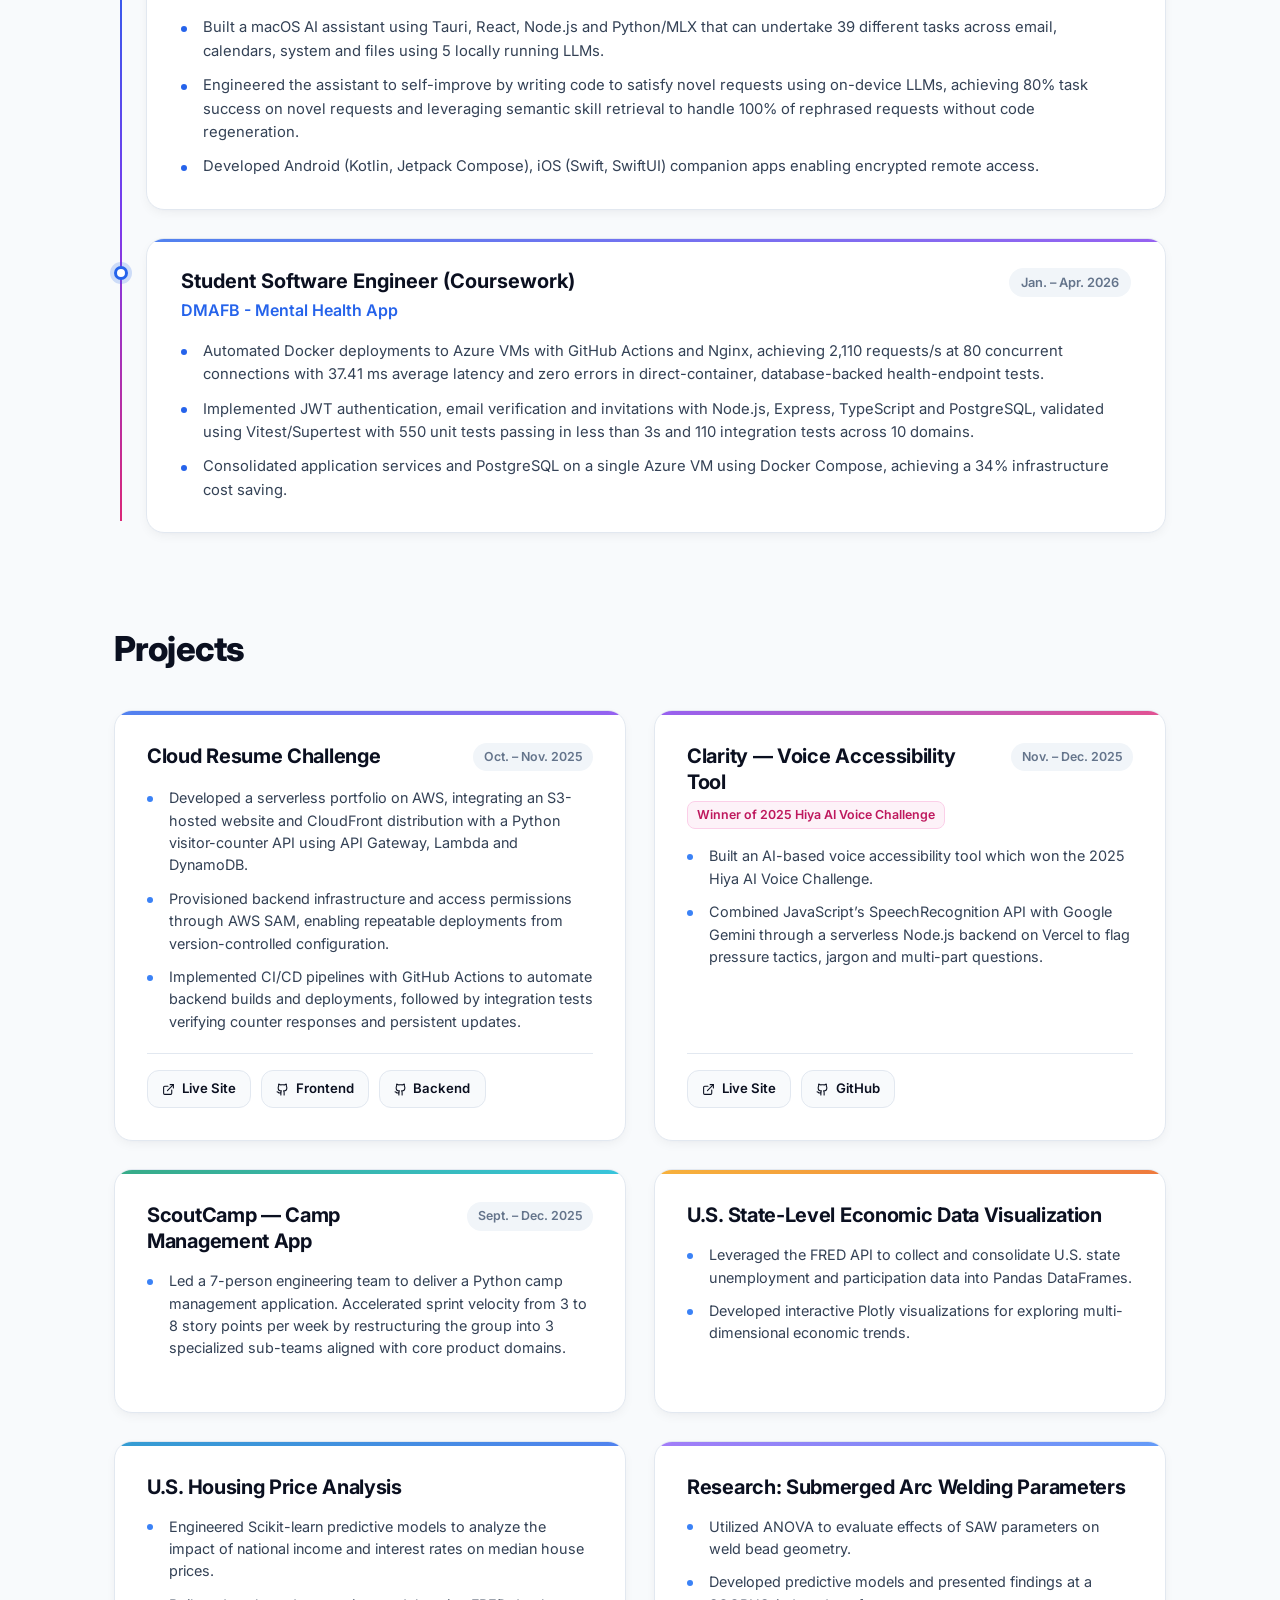
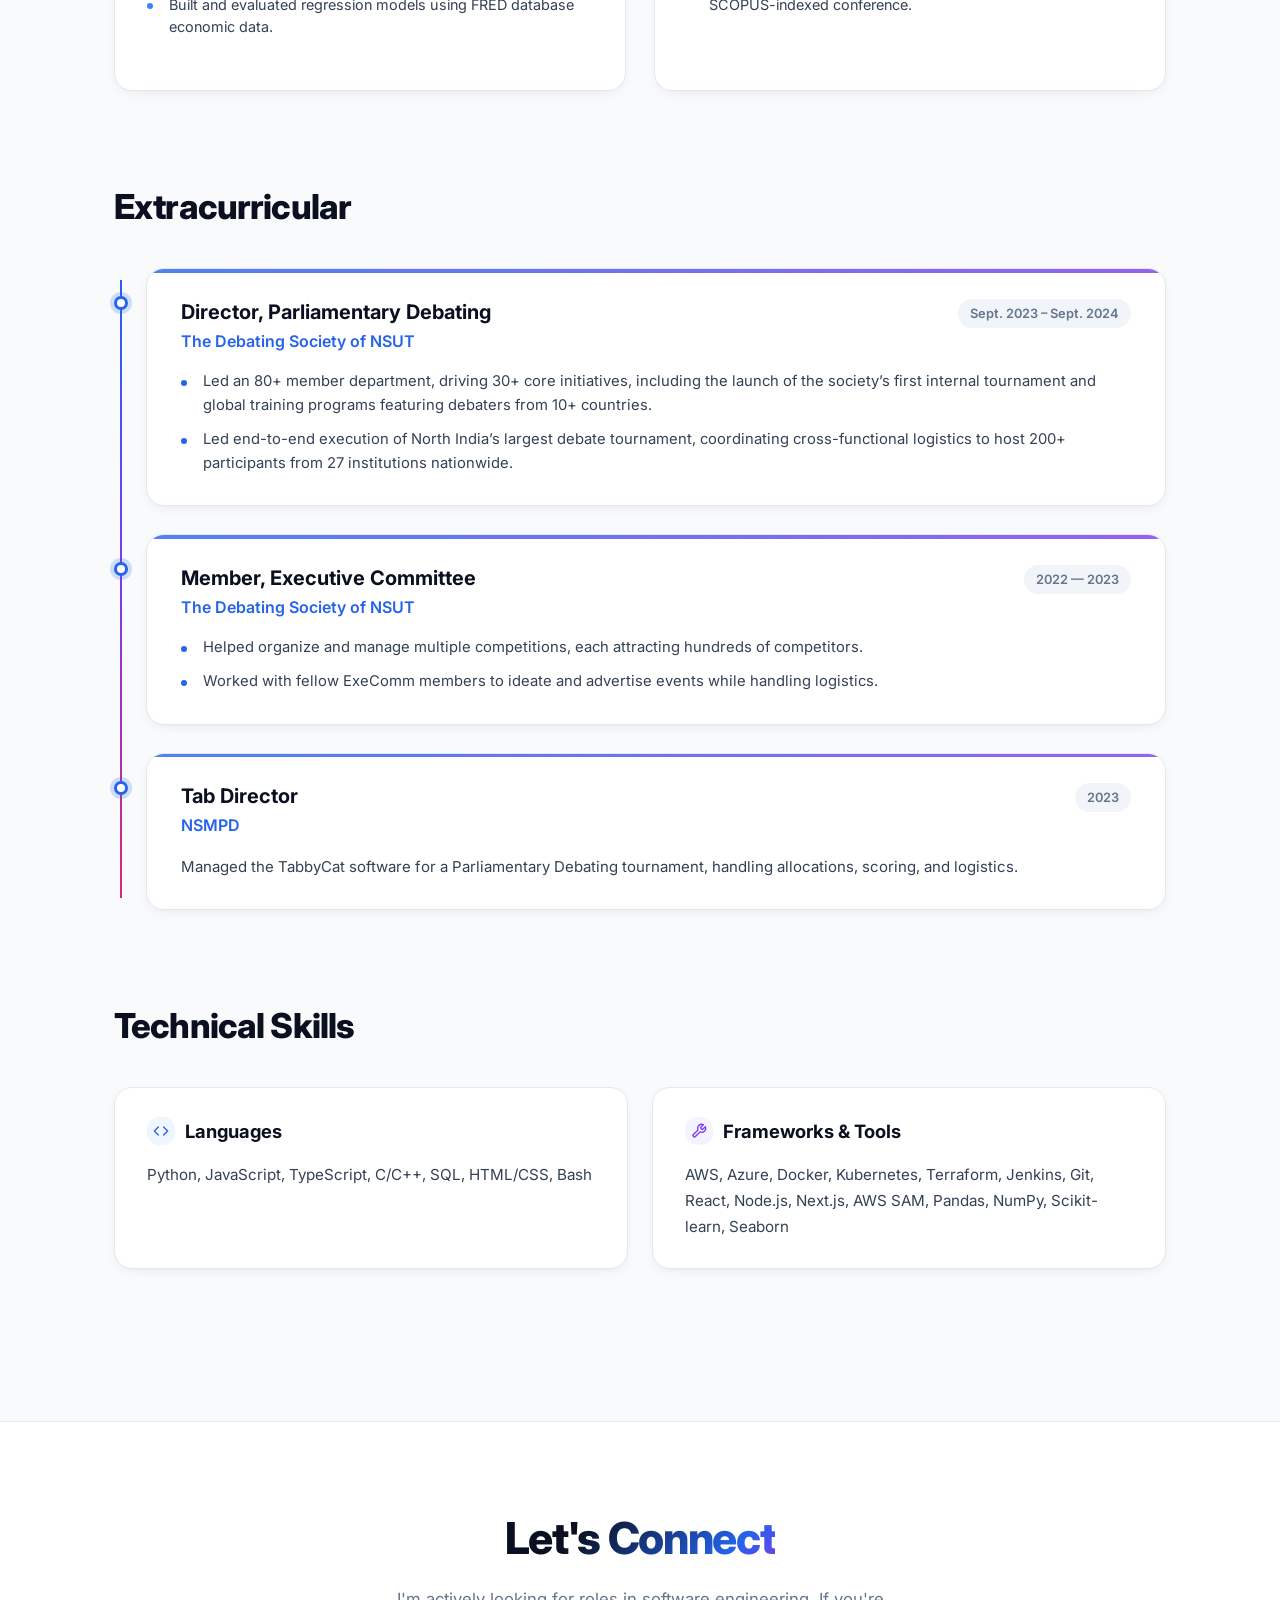
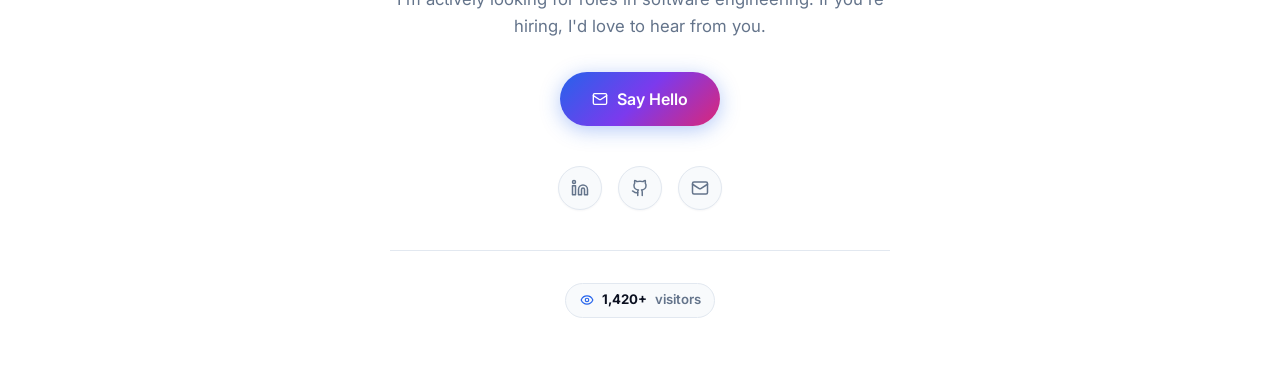
==== commit 9b7f2566: "UI Refactor" ====
--- a/index.html
+++ b/index.html
@@ -5,40 +5,39 @@
     <meta name="viewport" content="width=device-width, initial-scale=1.0">
     <title>Aditya Pande — Software Engineer</title>
     <meta name="description" content="A UCL MSc Computer Science graduate with an Engineering background interested in Software Development, DevOps and Product Management.">
-
     <link rel="preconnect" href="https://fonts.googleapis.com">
     <link rel="preconnect" href="https://fonts.gstatic.com" crossorigin>
     <link href="https://fonts.googleapis.com/css2?family=Inter:wght@400;500;600;700;800&display=swap" rel="stylesheet">
-
     <link rel="stylesheet" href="style.css">
 </head>
 <body>
-
-        <canvas id="particle-canvas"></canvas>
-
-        <div class="scroll-progress" id="scroll-progress"></div>
-
-        <nav class="nav" id="nav">
+    <div class="blobs">
+        <span></span>
+        <span></span>
+        <span></span>
+    </div>
+
+    <canvas id="particle-canvas"></canvas>
+    <div class="scroll-progress" id="scroll-progress"></div>
+
+    <nav class="nav" id="nav">
         <div class="nav-inner">
             <a href="#hero" class="nav-link active">Home</a>
-            <a href="#skills" class="nav-link">Skills</a>
-            <a href="#projects" class="nav-link">Projects</a>
             <a href="#education" class="nav-link">Education</a>
             <a href="#experience" class="nav-link">Experience</a>
-            <a href="#activities" class="nav-link">Activities</a>
+            <a href="#projects" class="nav-link">Projects</a>
+            <a href="#extracurricular" class="nav-link">Extracurricular</a>
+            <a href="#skills" class="nav-link">Technical Skills</a>
             <a href="#contact" class="nav-link">Contact</a>
-            <a href="game.html" class="nav-link nav-link--game" id="nav-game-link">🚀 Explore</a>
+            <a href="game.html" class="nav-link nav-link--game" id="nav-game-link">View Game Version</a>
         </div>
     </nav>
 
-        <section class="hero" id="hero">
+    <section class="hero" id="hero">
         <div class="hero-content">
-            <h1 class="hero-name fade-in fade-in-delay-1">Aditya Pande</h1>
-            <p class="hero-title fade-in fade-in-delay-2">A UCL MSc Computer Science graduate with an Engineering background interested in Software Development, DevOps and Product Management.</p>
-            <p class="hero-subtitle fade-in fade-in-delay-3">
-                <span id="typed-text"></span><span class="typing-cursor"></span>
-            </p>
-            <div class="hero-links fade-in fade-in-delay-4">
+            <h1 class="hero-name fade-in">Aditya Pande</h1>
+            <p class="hero-title fade-in fade-in-delay-1">A UCL MSc Computer Science graduate with an Engineering background interested in Software Development, DevOps and Product Management.</p>
+            <div class="hero-links fade-in fade-in-delay-2">
                 <a href="mailto:aditya.pande.128@gmail.com" class="hero-link hero-link--primary" id="hero-email-link">
                     <svg xmlns="http://www.w3.org/2000/svg" width="16" height="16" viewBox="0 0 24 24" fill="none" stroke="currentColor" stroke-width="2" stroke-linecap="round" stroke-linejoin="round"><rect width="20" height="16" x="2" y="4" rx="2"/><path d="m22 7-8.97 5.7a1.94 1.94 0 0 1-2.06 0L2 7"/></svg>
                     Get in Touch
@@ -60,82 +59,142 @@
     </section>
 
     <div class="container">
-
-                <section class="section" id="skills">
+        <section class="section" id="education">
             <div class="section-header fade-in">
-                <span class="section-label">Expertise</span>
-                <h2 class="section-title">Technical Skills</h2>
-            </div>
-            <div class="skills-grid fade-in stagger-children">
-                <div class="skill-category" id="skill-languages">
-                    <div class="skill-category-title">
-                        <svg xmlns="http://www.w3.org/2000/svg" width="14" height="14" viewBox="0 0 24 24" fill="none" stroke="currentColor" stroke-width="2" stroke-linecap="round" stroke-linejoin="round"><polyline points="16 18 22 12 16 6"/><polyline points="8 6 2 12 8 18"/></svg>
-                        Languages
-                    </div>
-                    <div class="skill-tags">
-                        <span class="skill-tag">Python</span>
-                        <span class="skill-tag">JavaScript</span>
-                        <span class="skill-tag">TypeScript</span>
-                        <span class="skill-tag">C/C++</span>
-                        <span class="skill-tag">SQL</span>
-                        <span class="skill-tag">HTML/CSS</span>
-                        <span class="skill-tag">Bash</span>
-                    </div>
-                </div>
-                <div class="skill-category" id="skill-tools">
-                    <div class="skill-category-title">
-                        <svg xmlns="http://www.w3.org/2000/svg" width="14" height="14" viewBox="0 0 24 24" fill="none" stroke="currentColor" stroke-width="2" stroke-linecap="round" stroke-linejoin="round"><path d="M14.7 6.3a1 1 0 0 0 0 1.4l1.6 1.6a1 1 0 0 0 1.4 0l3.77-3.77a6 6 0 0 1-7.94 7.94l-6.91 6.91a2.12 2.12 0 0 1-3-3l6.91-6.91a6 6 0 0 1 7.94-7.94l-3.76 3.76z"/></svg>
-                        Frameworks & Tools
-                    </div>
-                    <div class="skill-tags">
-                        <span class="skill-tag">AWS</span>
-                        <span class="skill-tag">Azure</span>
-                        <span class="skill-tag">Docker</span>
-                        <span class="skill-tag">Kubernetes</span>
-                        <span class="skill-tag">Terraform</span>
-                        <span class="skill-tag">Jenkins</span>
-                        <span class="skill-tag">Git</span>
-                        <span class="skill-tag">React</span>
-                        <span class="skill-tag">Node.js</span>
-                        <span class="skill-tag">Next.js</span>
-                        <span class="skill-tag">AWS SAM</span>
-                        <span class="skill-tag">Pandas</span>
-                        <span class="skill-tag">NumPy</span>
-                        <span class="skill-tag">Scikit-learn</span>
-                        <span class="skill-tag">Seaborn</span>
-                    </div>
-                </div>
-                <div class="skill-category" id="skill-certs">
-                    <div class="skill-category-title">
-                        <svg xmlns="http://www.w3.org/2000/svg" width="14" height="14" viewBox="0 0 24 24" fill="none" stroke="currentColor" stroke-width="2" stroke-linecap="round" stroke-linejoin="round"><circle cx="12" cy="8" r="6"/><path d="M15.477 12.89 17 22l-5-3-5 3 1.523-9.11"/></svg>
-                        Certifications
-                    </div>
-                    <div>
-                        <div class="cert-item">
-                            <div class="cert-icon">
-                                <svg xmlns="http://www.w3.org/2000/svg" width="16" height="16" viewBox="0 0 24 24" fill="none" stroke="currentColor" stroke-width="2" stroke-linecap="round" stroke-linejoin="round"><circle cx="12" cy="8" r="6"/><path d="M15.477 12.89 17 22l-5-3-5 3 1.523-9.11"/></svg>
-                            </div>
-                            <span class="cert-name">Certified Kubernetes Administrator (CKA)</span>
-                        </div>
-                        <div class="cert-item">
-                            <div class="cert-icon">
-                                <svg xmlns="http://www.w3.org/2000/svg" width="16" height="16" viewBox="0 0 24 24" fill="none" stroke="currentColor" stroke-width="2" stroke-linecap="round" stroke-linejoin="round"><circle cx="12" cy="8" r="6"/><path d="M15.477 12.89 17 22l-5-3-5 3 1.523-9.11"/></svg>
-                            </div>
-                            <span class="cert-name">AWS Certified Cloud Practitioner (CLF-C02)</span>
+                <h2 class="section-title">Education</h2>
+            </div>
+            <div class="timeline">
+                <div class="timeline-item fade-in">
+                    <div class="timeline-dot"></div>
+                    <div class="timeline-card">
+                        <div class="card-spotlight"></div>
+                        <div class="timeline-card-header">
+                            <div>
+                                <h3 class="timeline-title">Master of Science in Computer Science</h3>
+                                <p class="timeline-subtitle">University College London (UCL)</p>
+                            </div>
+                            <span class="timeline-date">Sep 2025 – Sep 2026 &bull; Predicted: Distinction</span>
+                        </div>
+                        <div class="coursework-box">
+                            <span class="coursework-label">Relevant Coursework:</span>
+                            <p class="coursework-text">Programming, Computer Architecture and Operating Systems, Algorithmics, Databases, Machine Learning with Big Data, and Software Engineering.</p>
+                        </div>
+                    </div>
+                </div>
+
+                <div class="timeline-item fade-in">
+                    <div class="timeline-dot"></div>
+                    <div class="timeline-card">
+                        <div class="card-spotlight"></div>
+                        <div class="timeline-card-header">
+                            <div>
+                                <h3 class="timeline-title">Bachelor of Technology in Mechanical Engineering (EVs)</h3>
+                                <p class="timeline-subtitle">Netaji Subhas University of Technology (NSUT, New Delhi)</p>
+                            </div>
+                            <span class="timeline-date">2021 – 2025 &bull; First Division: 83.8% (GPA: 8.38/10)</span>
+                        </div>
+                        <div class="coursework-box">
+                            <span class="coursework-label">Relevant Coursework:</span>
+                            <p class="coursework-text">Computer Programming, Data Structures and Algorithms, Calculus, Higher Order Differential Equations, Numerical Methods of Computation.</p>
+                        </div>
+                    </div>
+                </div>
+
+                <div class="timeline-item fade-in">
+                    <div class="timeline-dot"></div>
+                    <div class="timeline-card">
+                        <div class="card-spotlight"></div>
+                        <div class="timeline-card-header">
+                            <div>
+                                <h3 class="timeline-title">Certifications</h3>
+                            </div>
+                        </div>
+                        <div class="cert-list">
+                            <div class="cert-item cert-clickable" data-cert="cka" tabindex="0" role="button" aria-haspopup="dialog" aria-label="View Certified Kubernetes Administrator credential details">
+                                <div class="cert-icon cert-icon--cka">
+                                    <svg xmlns="http://www.w3.org/2000/svg" width="16" height="16" viewBox="0 0 24 24" fill="none" stroke="currentColor" stroke-width="2" stroke-linecap="round" stroke-linejoin="round"><rect width="18" height="18" x="3" y="3" rx="2"/><path d="m9 12 2 2 4-4"/></svg>
+                                </div>
+                                <div class="cert-info">
+                                    <span class="cert-name">Certified Kubernetes Administrator (CKA)</span>
+                                    <span class="cert-meta">Cloud Native Computing Foundation (CNCF) &bull; Aug 2025 – Aug 2027</span>
+                                </div>
+                                <span class="cert-arrow">
+                                    <svg xmlns="http://www.w3.org/2000/svg" width="14" height="14" viewBox="0 0 24 24" fill="none" stroke="currentColor" stroke-width="2" stroke-linecap="round" stroke-linejoin="round"><path d="m9 18 6-6-6-6"/></svg>
+                                </span>
+                            </div>
+
+                            <div class="cert-item cert-clickable" data-cert="aws" tabindex="0" role="button" aria-haspopup="dialog" aria-label="View AWS Certified Cloud Practitioner credential details">
+                                <div class="cert-icon cert-icon--aws">
+                                    <svg xmlns="http://www.w3.org/2000/svg" width="16" height="16" viewBox="0 0 24 24" fill="none" stroke="currentColor" stroke-width="2" stroke-linecap="round" stroke-linejoin="round"><path d="M4.5 16.5c-1.5 1.26-2 2-2 3.5 0 2 2 2.5 4 2.5 4 0 6-3 6-7V4"/><path d="M12 12c2.5 0 4.5-1.5 4.5-4s-2-4-4.5-4c-2 0-3.5 1-4 2.5"/></svg>
+                                </div>
+                                <div class="cert-info">
+                                    <span class="cert-name">AWS Certified Cloud Practitioner (CLF-C02)</span>
+                                    <span class="cert-meta">Amazon Web Services (AWS) &bull; May 2024 – May 2027</span>
+                                </div>
+                                <span class="cert-arrow">
+                                    <svg xmlns="http://www.w3.org/2000/svg" width="14" height="14" viewBox="0 0 24 24" fill="none" stroke="currentColor" stroke-width="2" stroke-linecap="round" stroke-linejoin="round"><path d="m9 18 6-6-6-6"/></svg>
+                                </span>
+                            </div>
                         </div>
                     </div>
                 </div>
             </div>
         </section>
 
-                <section class="section" id="projects">
+        <section class="section" id="experience">
             <div class="section-header fade-in">
-                <span class="section-label">Portfolio</span>
-                <h2 class="section-title">Selected Projects</h2>
+                <h2 class="section-title">Experience</h2>
+            </div>
+            <div class="timeline">
+                <div class="timeline-item fade-in">
+                    <div class="timeline-dot"></div>
+                    <div class="timeline-card">
+                        <div class="card-spotlight"></div>
+                        <div class="timeline-card-header">
+                            <div>
+                                <h3 class="timeline-title">Student Software Engineer</h3>
+                                <p class="timeline-subtitle">IBM (UCL IXN)</p>
+                            </div>
+                            <span class="timeline-date">Jun. – Sept. 2026</span>
+                        </div>
+                        <div class="timeline-body">
+                            <ul>
+                                <li>Built a macOS AI assistant using Tauri, React, Node.js and Python/MLX that can undertake 39 different tasks across email, calendars, system and files using 5 locally running LLMs.</li>
+                                <li>Engineered the assistant to self-improve by writing code to satisfy novel requests using on-device LLMs, achieving 80% task success on novel requests and leveraging semantic skill retrieval to handle 100% of rephrased requests without code regeneration.</li>
+                                <li>Developed Android (Kotlin, Jetpack Compose), iOS (Swift, SwiftUI) companion apps enabling encrypted remote access.</li>
+                            </ul>
+                        </div>
+                    </div>
+                </div>
+
+                <div class="timeline-item fade-in">
+                    <div class="timeline-dot"></div>
+                    <div class="timeline-card">
+                        <div class="card-spotlight"></div>
+                        <div class="timeline-card-header">
+                            <div>
+                                <h3 class="timeline-title">Student Software Engineer (Coursework)</h3>
+                                <p class="timeline-subtitle">DMAFB - Mental Health App</p>
+                            </div>
+                            <span class="timeline-date">Jan. – Apr. 2026</span>
+                        </div>
+                        <div class="timeline-body">
+                            <ul>
+                                <li>Automated Docker deployments to Azure VMs with GitHub Actions and Nginx, achieving 2,110 requests/s at 80 concurrent connections with 37.41 ms average latency and zero errors in direct-container, database-backed health-endpoint tests.</li>
+                                <li>Implemented JWT authentication, email verification and invitations with Node.js, Express, TypeScript and PostgreSQL, validated using Vitest/Supertest with 550 unit tests passing in less than 3s and 110 integration tests across 10 domains.</li>
+                                <li>Consolidated application services and PostgreSQL on a single Azure VM using Docker Compose, achieving a 34% infrastructure cost saving.</li>
+                            </ul>
+                        </div>
+                    </div>
+                </div>
+            </div>
+        </section>
+
+        <section class="section" id="projects">
+            <div class="section-header fade-in">
+                <h2 class="section-title">Projects</h2>
             </div>
             <div class="projects-grid fade-in stagger-children">
-
-                <!-- Cloud Resume Challenge -->
                 <div class="project-card-wrapper" id="project-crc">
                     <div class="project-card">
                         <div class="card-spotlight"></div>
@@ -151,15 +210,6 @@
                             </ul>
                         </div>
                         <div class="project-footer">
-                            <div class="project-tags">
-                                <span class="project-tag">AWS</span>
-                                <span class="project-tag">AWS SAM</span>
-                                <span class="project-tag">Lambda</span>
-                                <span class="project-tag">DynamoDB</span>
-                                <span class="project-tag">CloudFront</span>
-                                <span class="project-tag">Python</span>
-                                <span class="project-tag">GitHub Actions</span>
-                            </div>
                             <div class="project-links">
                                 <a href="#hero" class="project-link" id="crc-website-link">
                                     <svg xmlns="http://www.w3.org/2000/svg" width="13" height="13" viewBox="0 0 24 24" fill="none" stroke="currentColor" stroke-width="2" stroke-linecap="round" stroke-linejoin="round"><path d="M18 13v6a2 2 0 0 1-2 2H5a2 2 0 0 1-2-2V8a2 2 0 0 1 2-2h6"/><polyline points="15 3 21 3 21 9"/><line x1="10" y1="14" x2="21" y2="3"/></svg>
@@ -178,12 +228,14 @@
                     </div>
                 </div>
 
-                <!-- Clarity -->
                 <div class="project-card-wrapper" id="project-clarity">
                     <div class="project-card">
                         <div class="card-spotlight"></div>
                         <div class="project-header">
-                            <h3 class="project-title">Clarity — Voice Accessibility Tool</h3>
+                            <div>
+                                <h3 class="project-title">Clarity — Voice Accessibility Tool</h3>
+                                <span class="project-award">Winner of 2025 Hiya AI Voice Challenge</span>
+                            </div>
                             <span class="project-date">Nov. – Dec. 2025</span>
                         </div>
                         <div class="project-description">
@@ -193,13 +245,6 @@
                             </ul>
                         </div>
                         <div class="project-footer">
-                            <div class="project-tags">
-                                <span class="project-tag">JavaScript</span>
-                                <span class="project-tag">Google Gemini</span>
-                                <span class="project-tag">SpeechRecognition</span>
-                                <span class="project-tag">Node.js</span>
-                                <span class="project-tag">Vercel</span>
-                            </div>
                             <div class="project-links">
                                 <a href="https://clarity-ai-project.vercel.app/" target="_blank" class="project-link" id="clarity-website-link">
                                     <svg xmlns="http://www.w3.org/2000/svg" width="13" height="13" viewBox="0 0 24 24" fill="none" stroke="currentColor" stroke-width="2" stroke-linecap="round" stroke-linejoin="round"><path d="M18 13v6a2 2 0 0 1-2 2H5a2 2 0 0 1-2-2V8a2 2 0 0 1 2-2h6"/><polyline points="15 3 21 3 21 9"/><line x1="10" y1="14" x2="21" y2="3"/></svg>
@@ -214,33 +259,22 @@
                     </div>
                 </div>
 
-                <!-- ScoutCamp -->
                 <div class="project-card-wrapper" id="project-scoutcamp">
                     <div class="project-card">
                         <div class="card-spotlight"></div>
                         <div class="project-header">
-                            <h3 class="project-title">ScoutCamp</h3>
-                            <span class="project-date">Sep — Dec 2025</span>
-                        </div>
-                        <div class="project-description">
-                            <ul>
-                                <li>Led a team of 7 to build a Python3 CLI app for scout teams, boosting velocity from 3 to 8 story points/week via specialized sub-teams.</li>
-                                <li>Integrated OpenWeather API for automated climate warnings — reduced weather-related cancellations to 0% and improved inventory accuracy by 70%.</li>
-                                <li>Engineered CI/CD pipelines with GitHub Actions and AWS SAM, cutting operational costs by ~20%.</li>
-                            </ul>
-                        </div>
-                        <div class="project-footer">
-                            <div class="project-tags">
-                                <span class="project-tag">Python</span>
-                                <span class="project-tag">AWS SAM</span>
-                                <span class="project-tag">CI/CD</span>
-                                <span class="project-tag">OpenWeather</span>
-                            </div>
-                        </div>
-                    </div>
-                </div>
-
-                                <div class="project-card-wrapper" id="project-econ-viz">
+                            <h3 class="project-title">ScoutCamp — Camp Management App</h3>
+                            <span class="project-date">Sept. – Dec. 2025</span>
+                        </div>
+                        <div class="project-description">
+                            <ul>
+                                <li>Led a 7-person engineering team to deliver a Python camp management application. Accelerated sprint velocity from 3 to 8 story points per week by restructuring the group into 3 specialized sub-teams aligned with core product domains.</li>
+                            </ul>
+                        </div>
+                    </div>
+                </div>
+
+                <div class="project-card-wrapper" id="project-econ-viz">
                     <div class="project-card">
                         <div class="card-spotlight"></div>
                         <div class="project-header">
@@ -252,18 +286,10 @@
                                 <li>Developed interactive Plotly visualizations for exploring multi-dimensional economic trends.</li>
                             </ul>
                         </div>
-                        <div class="project-footer">
-                            <div class="project-tags">
-                                <span class="project-tag">Python</span>
-                                <span class="project-tag">Pandas</span>
-                                <span class="project-tag">Plotly</span>
-                                <span class="project-tag">FRED API</span>
-                            </div>
-                        </div>
-                    </div>
-                </div>
-
-                                <div class="project-card-wrapper" id="project-housing">
+                    </div>
+                </div>
+
+                <div class="project-card-wrapper" id="project-housing">
                     <div class="project-card">
                         <div class="card-spotlight"></div>
                         <div class="project-header">
@@ -275,18 +301,10 @@
                                 <li>Built and evaluated regression models using FRED database economic data.</li>
                             </ul>
                         </div>
-                        <div class="project-footer">
-                            <div class="project-tags">
-                                <span class="project-tag">Python</span>
-                                <span class="project-tag">Scikit-learn</span>
-                                <span class="project-tag">FRED API</span>
-                                <span class="project-tag">Data Science</span>
-                            </div>
-                        </div>
-                    </div>
-                </div>
-
-                                <div class="project-card-wrapper" id="project-saw">
+                    </div>
+                </div>
+
+                <div class="project-card-wrapper" id="project-saw">
                     <div class="project-card">
                         <div class="card-spotlight"></div>
                         <div class="project-header">
@@ -298,100 +316,27 @@
                                 <li>Developed predictive models and presented findings at a SCOPUS-indexed conference.</li>
                             </ul>
                         </div>
-                        <div class="project-footer">
-                            <div class="project-tags">
-                                <span class="project-tag">ANOVA</span>
-                                <span class="project-tag">Research</span>
-                                <span class="project-tag">Predictive Modelling</span>
-                            </div>
-                        </div>
                     </div>
                 </div>
             </div>
         </section>
 
-                <section class="section" id="education">
+        <section class="section" id="extracurricular">
             <div class="section-header fade-in">
-                <span class="section-label">Background</span>
-                <h2 class="section-title">Education</h2>
+                <h2 class="section-title">Extracurricular</h2>
             </div>
             <div class="timeline">
                 <div class="timeline-item fade-in">
                     <div class="timeline-dot"></div>
                     <div class="timeline-card">
-                        <h3 class="timeline-title">M.Sc. in Computer Science</h3>
-                        <p class="timeline-subtitle">University College London (UCL)</p>
-                        <span class="timeline-date">Predicted: Distinction &bull; Graduating 2026</span>
-                        <div class="timeline-body">
-                            <p>Coursework: Data Structures &amp; Algorithms, Relational Databases, Computer Architecture, OOP with Python, Machine Learning with Big Data.</p>
-                        </div>
-                    </div>
-                </div>
-                <div class="timeline-item fade-in">
-                    <div class="timeline-dot"></div>
-                    <div class="timeline-card">
-                        <h3 class="timeline-title">Bachelor’s of Technology in Mechanical Engineering (EVs)</h3>
-                        <p class="timeline-subtitle">NSUT, New Delhi</p>
-                        <span class="timeline-date">GPA: 8.38/10 &bull; Graduated 2025</span>
-                        <div class="timeline-body">
-                            <p>Specialization in EVs. Awarded University Scholarship, ranked in the top 5% of the class with a GPA of 8.38/10.</p>
-                        </div>
-                    </div>
-                </div>
-            </div>
-        </section>
-
-                <section class="section" id="experience">
-            <div class="section-header fade-in">
-                <span class="section-label">Career</span>
-                <h2 class="section-title">Work Experience</h2>
-            </div>
-            <div class="timeline">
-                <div class="timeline-item fade-in">
-                    <div class="timeline-dot"></div>
-                    <div class="timeline-card">
-                        <h3 class="timeline-title">Student Software Engineer</h3>
-                        <p class="timeline-subtitle">IBM (UCL IXN)</p>
-                        <span class="timeline-date">Jun. – Sept. 2026</span>
-                        <div class="timeline-body">
-                            <ul>
-                                <li>Built a macOS AI assistant using Tauri, React, Node.js and Python/MLX that can undertake 39 different tasks across email, calendars, system and files using 5 locally running LLMs.</li>
-                                <li>Engineered the assistant to self-improve by writing code to satisfy novel requests using on-device LLMs, achieving 80% task success on novel requests and leveraging semantic skill retrieval to handle 100% of rephrased requests without code regeneration.</li>
-                                <li>Developed Android (Kotlin, Jetpack Compose), iOS (Swift, SwiftUI) companion apps enabling encrypted remote access.</li>
-                            </ul>
-                        </div>
-                    </div>
-                </div>
-                <div class="timeline-item fade-in">
-                    <div class="timeline-dot"></div>
-                    <div class="timeline-card">
-                        <h3 class="timeline-title">Student Software Engineer (Coursework)</h3>
-                        <p class="timeline-subtitle">DMAFB - Mental Health App</p>
-                        <span class="timeline-date">Jan. – Apr. 2026</span>
-                        <div class="timeline-body">
-                            <ul>
-                                <li>Automated Docker deployments to Azure VMs with GitHub Actions and Nginx, achieving 2,110 requests/s at 80 concurrent connections with 37.41 ms average latency and zero errors in direct-container, database-backed health-endpoint tests.</li>
-                                <li>Implemented JWT authentication, email verification and invitations with Node.js, Express, TypeScript and PostgreSQL, validated using Vitest/Supertest with 550 unit tests passing in less than 3s and 110 integration tests across 10 domains.</li>
-                                <li>Consolidated application services and PostgreSQL on a single Azure VM using Docker Compose, achieving a 34% infrastructure cost saving.</li>
-                            </ul>
-                        </div>
-                    </div>
-                </div>
-            </div>
-        </section>
-
-                <section class="section" id="activities">
-            <div class="section-header fade-in">
-                <span class="section-label">Leadership</span>
-                <h2 class="section-title">Extracurriculars</h2>
-            </div>
-            <div class="timeline">
-                <div class="timeline-item fade-in">
-                    <div class="timeline-dot"></div>
-                    <div class="timeline-card">
-                        <h3 class="timeline-title">Director, Parliamentary Debating</h3>
-                        <p class="timeline-subtitle">The Debating Society of NSUT</p>
-                        <span class="timeline-date">Sept. 2023 – Sept. 2024</span>
+                        <div class="card-spotlight"></div>
+                        <div class="timeline-card-header">
+                            <div>
+                                <h3 class="timeline-title">Director, Parliamentary Debating</h3>
+                                <p class="timeline-subtitle">The Debating Society of NSUT</p>
+                            </div>
+                            <span class="timeline-date">Sept. 2023 – Sept. 2024</span>
+                        </div>
                         <div class="timeline-body">
                             <ul>
                                 <li>Led an 80+ member department, driving 30+ core initiatives, including the launch of the society’s first internal tournament and global training programs featuring debaters from 10+ countries.</li>
@@ -400,12 +345,18 @@
                         </div>
                     </div>
                 </div>
-                <div class="timeline-item fade-in">
-                    <div class="timeline-dot"></div>
-                    <div class="timeline-card">
-                        <h3 class="timeline-title">Member, Executive Committee</h3>
-                        <p class="timeline-subtitle">The Debating Society of NSUT</p>
-                        <span class="timeline-date">2022 — 2023</span>
+
+                <div class="timeline-item fade-in">
+                    <div class="timeline-dot"></div>
+                    <div class="timeline-card">
+                        <div class="card-spotlight"></div>
+                        <div class="timeline-card-header">
+                            <div>
+                                <h3 class="timeline-title">Member, Executive Committee</h3>
+                                <p class="timeline-subtitle">The Debating Society of NSUT</p>
+                            </div>
+                            <span class="timeline-date">2022 — 2023</span>
+                        </div>
                         <div class="timeline-body">
                             <ul>
                                 <li>Helped organize and manage multiple competitions, each attracting hundreds of competitors.</li>
@@ -414,26 +365,19 @@
                         </div>
                     </div>
                 </div>
-                <div class="timeline-item fade-in">
-                    <div class="timeline-dot"></div>
-                    <div class="timeline-card">
-                        <h3 class="timeline-title">Under Director-General, Debating, Colloquium</h3>
-                        <p class="timeline-subtitle">The Literary Fest of NSUT</p>
-                        <span class="timeline-date">2023</span>
-                        <div class="timeline-body">
-                            <ul>
-                                <li>Co-organized the largest Parliamentary Debating Tournament in North India in 2023.</li>
-                                <li>Managed outreach, logistics, and finances for the event.</li>
-                            </ul>
-                        </div>
-                    </div>
-                </div>
-                <div class="timeline-item fade-in">
-                    <div class="timeline-dot"></div>
-                    <div class="timeline-card">
-                        <h3 class="timeline-title">Tab Director</h3>
-                        <p class="timeline-subtitle">NSMPD</p>
-                        <span class="timeline-date">2023</span>
+
+
+                <div class="timeline-item fade-in">
+                    <div class="timeline-dot"></div>
+                    <div class="timeline-card">
+                        <div class="card-spotlight"></div>
+                        <div class="timeline-card-header">
+                            <div>
+                                <h3 class="timeline-title">Tab Director</h3>
+                                <p class="timeline-subtitle">NSMPD</p>
+                            </div>
+                            <span class="timeline-date">2023</span>
+                        </div>
                         <div class="timeline-body">
                             <p>Managed the TabbyCat software for a Parliamentary Debating tournament, handling allocations, scoring, and logistics.</p>
                         </div>
@@ -441,9 +385,73 @@
                 </div>
             </div>
         </section>
+
+        <section class="section" id="skills">
+            <div class="section-header fade-in">
+                <h2 class="section-title">Technical Skills</h2>
+            </div>
+            <div class="skills-grid skills-grid--two-col fade-in stagger-children">
+                <div class="skill-category" id="skill-languages">
+                    <div class="skill-category-title">
+                        <div class="skill-title-left">
+                            <svg xmlns="http://www.w3.org/2000/svg" width="16" height="16" viewBox="0 0 24 24" fill="none" stroke="currentColor" stroke-width="2" stroke-linecap="round" stroke-linejoin="round"><polyline points="16 18 22 12 16 6"/><polyline points="8 6 2 12 8 18"/></svg>
+                            Languages
+                        </div>
+                    </div>
+                    <p class="skill-item-text">Python, JavaScript, TypeScript, C/C++, SQL, HTML/CSS, Bash</p>
+                </div>
+
+                <div class="skill-category" id="skill-tools">
+                    <div class="skill-category-title">
+                        <div class="skill-title-left">
+                            <svg xmlns="http://www.w3.org/2000/svg" width="16" height="16" viewBox="0 0 24 24" fill="none" stroke="currentColor" stroke-width="2" stroke-linecap="round" stroke-linejoin="round"><path d="M14.7 6.3a1 1 0 0 0 0 1.4l1.6 1.6a1 1 0 0 0 1.4 0l3.77-3.77a6 6 0 0 1-7.94 7.94l-6.91 6.91a2.12 2.12 0 0 1-3-3l6.91-6.91a6 6 0 0 1 7.94-7.94l-3.76 3.76z"/></svg>
+                            Frameworks &amp; Tools
+                        </div>
+                    </div>
+                    <p class="skill-item-text">AWS, Azure, Docker, Kubernetes, Terraform, Jenkins, Git, React, Node.js, Next.js, AWS SAM, Pandas, NumPy, Scikit-learn, Seaborn</p>
+                </div>
+            </div>
+        </section>
     </div>
 
-        <footer class="footer" id="contact">
+    <div class="cert-modal-backdrop" id="cert-modal-backdrop" aria-hidden="true">
+        <div class="cert-modal-card" id="cert-modal-card" role="dialog" aria-modal="true" aria-labelledby="modal-cert-title">
+            <button class="modal-close-btn" id="modal-close-btn" aria-label="Close credential details">
+                <svg xmlns="http://www.w3.org/2000/svg" width="18" height="18" viewBox="0 0 24 24" fill="none" stroke="currentColor" stroke-width="2" stroke-linecap="round" stroke-linejoin="round"><line x1="18" y1="6" x2="6" y2="18"/><line x1="6" y1="6" x2="18" y2="18"/></svg>
+            </button>
+            <h3 class="modal-cert-title" id="modal-cert-title"></h3>
+            <p class="modal-cert-issuer" id="modal-cert-issuer"></p>
+            <div class="modal-meta-grid">
+                <div class="modal-meta-item">
+                    <span class="modal-meta-label">Issued</span>
+                    <span class="modal-meta-value" id="modal-issue-date"></span>
+                </div>
+                <div class="modal-meta-item">
+                    <span class="modal-meta-label">Expires</span>
+                    <span class="modal-meta-value" id="modal-expiry-date"></span>
+                </div>
+                <div class="modal-meta-item modal-meta-item--full">
+                    <span class="modal-meta-label">Credential ID / Verification Code</span>
+                    <div class="modal-code-row">
+                        <code class="modal-code" id="modal-cred-id"></code>
+                        <button class="modal-copy-btn" id="modal-copy-btn" title="Copy code">
+                            <svg xmlns="http://www.w3.org/2000/svg" width="14" height="14" viewBox="0 0 24 24" fill="none" stroke="currentColor" stroke-width="2" stroke-linecap="round" stroke-linejoin="round"><rect width="14" height="14" x="8" y="8" rx="2" ry="2"/><path d="M4 16c-1.1 0-2-.9-2-2V4c0-1.1.9-2 2-2h10c1.1 0 2 .9 2 2"/></svg>
+                            <span id="copy-btn-text">Copy</span>
+                        </button>
+                    </div>
+                </div>
+            </div>
+            <div class="modal-verify-section">
+                <span class="modal-verify-label">Can be verified at:</span>
+                <a href="#" target="_blank" class="modal-verify-btn" id="modal-verify-link">
+                    <span id="modal-verify-link-text"></span>
+                    <svg xmlns="http://www.w3.org/2000/svg" width="14" height="14" viewBox="0 0 24 24" fill="none" stroke="currentColor" stroke-width="2" stroke-linecap="round" stroke-linejoin="round"><path d="M18 13v6a2 2 0 0 1-2 2H5a2 2 0 0 1-2-2V8a2 2 0 0 1 2-2h6"/><polyline points="15 3 21 3 21 9"/><line x1="10" y1="14" x2="21" y2="3"/></svg>
+                </a>
+            </div>
+        </div>
+    </div>
+
+    <footer class="footer" id="contact">
         <h2 class="footer-cta-title fade-in">Let's Connect</h2>
         <p class="footer-cta-text fade-in">I'm actively looking for roles in software engineering. If you're hiring, I'd love to hear from you.</p>
         <a href="mailto:aditya.pande.128@gmail.com" class="footer-btn fade-in" id="footer-email-btn">
@@ -463,7 +471,7 @@
         </div>
         <div class="footer-meta">
             <div class="visitor-count">
-                <svg xmlns="http://www.w3.org/2000/svg" width="12" height="12" viewBox="0 0 24 24" fill="none" stroke="currentColor" stroke-width="2" stroke-linecap="round" stroke-linejoin="round"><path d="M2 12s3-7 10-7 10 7 10 7-3 7-10 7-10-7-10-7Z"/><circle cx="12" cy="12" r="3"/></svg>
+                <svg xmlns="http://www.w3.org/2000/svg" width="14" height="14" viewBox="0 0 24 24" fill="none" stroke="currentColor" stroke-width="2" stroke-linecap="round" stroke-linejoin="round"><path d="M2 12s3-7 10-7 10 7 10 7-3 7-10 7-10-7-10-7Z"/><circle cx="12" cy="12" r="3"/></svg>
                 <span id="visitor-count">...</span> visitors
             </div>
         </div>
--- a/style.css
+++ b/style.css
@@ -1,53 +1,117 @@
 :root {
-    --cyan: #06d6a0;
-  --electric: #4361ee;
-  --violet: #7b2ff7;
-  --magenta: #f72585;
-  --amber: #ffbe0b;
-
-    --bg-deep: #13172e;
-  --bg-base: #181d3a;
-  --bg-card: rgba(28, 35, 65, 0.7);
-  --bg-card-hover: rgba(38, 48, 85, 0.75);
-  --bg-glass: rgba(22, 28, 55, 0.65);
-
-    --text-bright: #ffffff;
-  --text-primary: #edf2f7;
-  --text-secondary: #a8b6c8;
-  --text-muted: #7a8ba3;
-
-    --gradient-hero: linear-gradient(135deg, var(--electric), var(--violet), var(--magenta));
-  --gradient-card-border: linear-gradient(135deg, var(--electric), var(--violet), var(--magenta), var(--cyan));
-  --gradient-btn: linear-gradient(135deg, var(--electric), var(--violet));
-
-    --border-subtle: rgba(255, 255, 255, 0.07);
-  --glow-blue: 0 0 30px rgba(67, 97, 238, 0.3);
-  --glow-violet: 0 0 30px rgba(123, 47, 247, 0.3);
-  --glow-magenta: 0 0 30px rgba(247, 37, 133, 0.2);
-
-    --radius-md: 14px;
-  --radius-lg: 20px;
+  --bg: #f8fafc;
+  --surface: #ffffff;
+  --surface-alt: #f1f5f9;
+  --ink: #0b1020;
+  --ink-secondary: #334155;
+  --muted: #64748b;
+  --border: #e2e8f0;
+  --border-strong: #cbd5e1;
+  --blue: #2563eb;
+  --blue-hover: #1d4ed8;
+  --blue-light: #eff6ff;
+  --violet: #7c3aed;
+  --violet-light: #f5f3ff;
+  --cyan: #06b6d4;
+  --cyan-light: #ecfeff;
+  --emerald: #059669;
+  --emerald-light: #ecfdf5;
+  --pink: #db2777;
+  --rose: #e11d48;
+  --orange: #ea580c;
+  --amber: #d97706;
+  --grad-primary: linear-gradient(135deg, #2563eb 0%, #7c3aed 50%, #db2777 100%);
+  --grad-badge: linear-gradient(135deg, rgba(37, 99, 235, 0.08) 0%, rgba(124, 58, 237, 0.08) 100%);
+  --shadow-sm: 0 1px 2px 0 rgba(15, 23, 42, 0.04);
+  --shadow-md: 0 4px 12px -2px rgba(15, 23, 42, 0.06), 0 2px 4px -2px rgba(15, 23, 42, 0.03);
+  --shadow-lg: 0 12px 28px -6px rgba(15, 23, 42, 0.08), 0 4px 8px -3px rgba(15, 23, 42, 0.04);
+  --shadow-hover: 0 20px 35px -8px rgba(37, 99, 235, 0.15), 0 6px 12px -3px rgba(15, 23, 42, 0.05);
+  --radius-sm: 8px;
+  --radius-md: 12px;
+  --radius-lg: 18px;
   --radius-full: 9999px;
-
-    --section-gap: 7rem;
-  --container-max: 1100px;
-}
-
-*, *::before, *::after { margin: 0; padding: 0; box-sizing: border-box; }
-
-html { scroll-behavior: smooth; scroll-padding-top: 5rem; }
+  --transition: all 0.25s cubic-bezier(0.16, 1, 0.3, 1);
+}
+
+* {
+  margin: 0;
+  padding: 0;
+  box-sizing: border-box;
+}
+
+html {
+  scroll-behavior: smooth;
+  scroll-padding-top: 5.5rem;
+}
 
 body {
-  font-family: 'Inter', -apple-system, BlinkMacSystemFont, sans-serif;
-  background: var(--bg-deep);
-  color: var(--text-secondary);
-  line-height: 1.7;
+  background-color: var(--bg);
+  color: var(--ink-secondary);
+  font-family: 'Inter', -apple-system, BlinkMacSystemFont, 'Segoe UI', Roboto, sans-serif;
+  font-size: 15px;
+  line-height: 1.65;
+  -webkit-font-smoothing: antialiased;
+  position: relative;
   overflow-x: hidden;
-  -webkit-font-smoothing: antialiased;
-}
-
-a { color: inherit; text-decoration: none; }
-ul { list-style: none; }
+}
+
+::selection {
+  background: #ede9fe;
+  color: #4c1d95;
+}
+
+a {
+  color: inherit;
+  text-decoration: none;
+  transition: var(--transition);
+}
+
+.blobs {
+  position: fixed;
+  inset: 0;
+  pointer-events: none;
+  z-index: 0;
+  overflow: hidden;
+}
+
+.blobs span {
+  position: absolute;
+  border-radius: 50%;
+  filter: blur(95px);
+  opacity: 0.38;
+  animation: drift 22s ease-in-out infinite alternate;
+}
+
+.blobs span:nth-child(1) {
+  width: 550px;
+  height: 550px;
+  background: #93c5fd;
+  top: -160px;
+  left: -140px;
+}
+
+.blobs span:nth-child(2) {
+  width: 480px;
+  height: 480px;
+  background: #c4b5fd;
+  top: 35%;
+  right: -160px;
+  animation-delay: -7s;
+}
+
+.blobs span:nth-child(3) {
+  width: 450px;
+  height: 450px;
+  background: #fbcfe8;
+  bottom: -150px;
+  left: 25%;
+  animation-delay: -14s;
+}
+
+@keyframes drift {
+  0% { transform: translate(0, 0) scale(1); }
+  100% { transform: translate(60px, 45px) scale(1.12); }
+}
 
 #particle-canvas {
   position: fixed;
@@ -55,8 +119,9 @@
   left: 0;
   width: 100%;
   height: 100%;
-  z-index: 0;
+  z-index: 1;
   pointer-events: none;
+  opacity: 0.55;
 }
 
 .scroll-progress {
@@ -64,220 +129,550 @@
   top: 0;
   left: 0;
   height: 3px;
-  background: var(--gradient-hero);
-  z-index: 200;
   width: 0%;
-  transition: width 0.1s linear;
-}
-
-.container {
-  max-width: var(--container-max);
-  margin: 0 auto;
-  padding: 0 1.5rem;
+  background: var(--grad-primary);
+  z-index: 1000;
+  transition: width 0.1s ease-out;
+}
+
+.nav {
+  position: fixed;
+  top: 1rem;
+  left: 0;
+  right: 0;
+  z-index: 900;
+  display: flex;
+  justify-content: center;
+  padding: 0 1rem;
+  pointer-events: none;
+}
+
+.nav-inner {
+  display: flex;
+  align-items: center;
+  gap: 0.25rem;
+  background: rgba(255, 255, 255, 0.88);
+  backdrop-filter: blur(16px);
+  -webkit-backdrop-filter: blur(16px);
+  border: 1px solid rgba(226, 232, 240, 0.9);
+  padding: 0.35rem 0.5rem;
+  border-radius: var(--radius-full);
+  box-shadow: 0 10px 25px -5px rgba(15, 23, 42, 0.08), 0 1px 3px rgba(15, 23, 42, 0.05);
+  pointer-events: auto;
+}
+
+.nav-link {
+  padding: 0.45rem 0.9rem;
+  font-size: 0.875rem;
+  font-weight: 500;
+  color: var(--muted);
+  border-radius: var(--radius-full);
+  transition: var(--transition);
+}
+
+.nav-link:hover {
+  color: var(--ink);
+  background: rgba(241, 245, 249, 0.85);
+}
+
+.nav-link.active {
+  color: var(--blue);
+  background: var(--blue-light);
+  font-weight: 600;
+}
+
+.nav-link--game {
+  background: linear-gradient(135deg, #2563eb, #7c3aed);
+  color: #ffffff !important;
+  font-weight: 600;
+  box-shadow: 0 4px 12px rgba(37, 99, 235, 0.3);
+  margin-left: 0.25rem;
+}
+
+.nav-link--game:hover {
+  transform: translateY(-1px) scale(1.02);
+  box-shadow: 0 6px 16px rgba(124, 58, 237, 0.4);
+}
+
+.hero {
   position: relative;
   z-index: 2;
-}
-
-.nav {
-  position: fixed;
-  top: 1.25rem;
-  left: 50%;
-  transform: translateX(-50%);
-  z-index: 100;
-  background: var(--bg-glass);
-  backdrop-filter: blur(24px) saturate(1.5);
-  -webkit-backdrop-filter: blur(24px) saturate(1.5);
-  border: 1px solid rgba(255, 255, 255, 0.08);
+  padding: 9rem 1.5rem 5rem;
+  display: flex;
+  justify-content: center;
+  align-items: center;
+  text-align: center;
+}
+
+.hero-content {
+  max-width: 840px;
+  display: flex;
+  flex-direction: column;
+  align-items: center;
+}
+
+.hero-name {
+  font-size: clamp(2.85rem, 6.5vw, 4.5rem);
+  font-weight: 800;
+  letter-spacing: -0.035em;
+  line-height: 1.1;
+  color: var(--ink);
+  margin-bottom: 1.25rem;
+  background: linear-gradient(135deg, #0b1020 30%, #2563eb 75%, #7c3aed 100%);
+  -webkit-background-clip: text;
+  -webkit-text-fill-color: transparent;
+}
+
+.hero-title {
+  font-size: clamp(1.05rem, 2vw, 1.25rem);
+  font-weight: 450;
+  color: #475569;
+  max-width: 680px;
+  line-height: 1.65;
+  margin-bottom: 1.5rem;
+}
+
+.hero-links {
+  margin-top: 0.5rem;
+  display: flex;
+  flex-wrap: wrap;
+  justify-content: center;
+  align-items: center;
+  gap: 0.75rem;
+}
+
+.hero-link {
+  display: inline-flex;
+  align-items: center;
+  gap: 0.5rem;
+  padding: 0.65rem 1.25rem;
   border-radius: var(--radius-full);
-  padding: 0.45rem 0.5rem;
-  box-shadow: 0 8px 32px rgba(0, 0, 0, 0.4);
-}
-
-.nav-inner { display: flex; align-items: center; gap: 0.2rem; }
-
-.nav-link {
-  padding: 0.5rem 1rem;
-  font-size: 0.78rem;
-  font-weight: 500;
-  color: var(--text-muted);
-  border-radius: var(--radius-full);
-  transition: all 0.3s ease;
-  white-space: nowrap;
-  letter-spacing: 0.01em;
-  position: relative;
-}
-
-.nav-link:hover { color: var(--text-bright); }
-
-.nav-link.active {
-  color: var(--text-bright);
-  background: rgba(67, 97, 238, 0.2);
-  box-shadow: inset 0 0 12px rgba(67, 97, 238, 0.15);
-}
-
-.nav-link--game {
-  background: linear-gradient(135deg, rgba(67, 97, 238, 0.25), rgba(124, 58, 237, 0.25));
-  border: 1px solid rgba(124, 58, 237, 0.4);
-  color: var(--text-bright);
-  animation: gameGlow 3s ease-in-out infinite;
-}
-
-@keyframes gameGlow {
-  0%, 100% { box-shadow: 0 0 8px rgba(124, 58, 237, 0.2); }
-  50% { box-shadow: 0 0 18px rgba(124, 58, 237, 0.4); }
-}
-
-.hero {
-  min-height: 100vh;
-  display: flex;
-  align-items: center;
-  justify-content: center;
-  text-align: center;
-  padding: 6rem 1.5rem 4rem;
+  font-size: 0.9rem;
+  font-weight: 600;
+  color: var(--ink-secondary);
+  background: var(--surface);
+  border: 1px solid var(--border);
+  box-shadow: var(--shadow-sm);
+  transition: var(--transition);
+}
+
+.hero-link svg {
+  color: var(--muted);
+  transition: var(--transition);
+}
+
+.hero-link:hover {
+  color: var(--blue);
+  border-color: #bfdbfe;
+  transform: translateY(-2px);
+  box-shadow: var(--shadow-md);
+}
+
+.hero-link:hover svg {
+  color: var(--blue);
+}
+
+.hero-link--primary {
+  background: var(--grad-primary);
+  color: #ffffff;
+  border: none;
+  box-shadow: 0 4px 16px rgba(37, 99, 235, 0.35);
+}
+
+.hero-link--primary svg {
+  color: #ffffff;
+}
+
+.hero-link--primary:hover {
+  color: #ffffff;
+  transform: translateY(-2px) scale(1.02);
+  box-shadow: 0 8px 24px rgba(124, 58, 237, 0.4);
+}
+
+.hero-link--primary:hover svg {
+  color: #ffffff;
+}
+
+.container {
   position: relative;
   z-index: 2;
-}
-
-.hero-content { max-width: 750px; }
-
-.hero-name {
-  font-size: clamp(3.2rem, 9vw, 6rem);
+  max-width: 1100px;
+  margin: 0 auto;
+  padding: 0 1.5rem 4rem;
+}
+
+.section {
+  margin-bottom: 5.5rem;
+}
+
+.section-header {
+  margin-bottom: 2rem;
+}
+
+.section-title {
+  font-size: 2.15rem;
   font-weight: 800;
-  letter-spacing: -0.04em;
-  line-height: 1.05;
-  background: var(--gradient-hero);
-  background-size: 300% 300%;
-  -webkit-background-clip: text;
-  -webkit-text-fill-color: transparent;
-  background-clip: text;
-  animation: gradient-flow 5s ease-in-out infinite;
-}
-
-@keyframes gradient-flow {
-  0% { background-position: 0% 50%; }
-  50% { background-position: 100% 50%; }
-  100% { background-position: 0% 50%; }
-}
-
-.hero-title {
-  font-size: clamp(1rem, 2.5vw, 1.2rem);
-  color: var(--text-primary);
-  margin-top: 1rem;
+  letter-spacing: -0.025em;
+  color: var(--ink);
+}
+
+.timeline {
+  position: relative;
+  display: flex;
+  flex-direction: column;
+  gap: 1.75rem;
+  padding-left: 2rem;
+}
+
+.timeline::before {
+  content: '';
+  position: absolute;
+  top: 0.75rem;
+  bottom: 0.75rem;
+  left: 6px;
+  width: 2px;
+  background: linear-gradient(180deg, #2563eb 0%, #7c3aed 50%, #db2777 100%);
+}
+
+.timeline-item {
+  position: relative;
+}
+
+.timeline-dot {
+  position: absolute;
+  top: 1.75rem;
+  left: -2rem;
+  width: 14px;
+  height: 14px;
+  border-radius: 50%;
+  background: #ffffff;
+  border: 3.5px solid #2563eb;
+  box-shadow: 0 0 0 4px rgba(37, 99, 235, 0.2);
+  z-index: 2;
+  transition: var(--transition);
+}
+
+.timeline-item:hover .timeline-dot {
+  transform: scale(1.25);
+  border-color: #7c3aed;
+  box-shadow: 0 0 0 6px rgba(124, 58, 237, 0.25);
+}
+
+.timeline-card {
+  position: relative;
+  background: var(--surface);
+  border: 1px solid var(--border);
+  border-radius: var(--radius-lg);
+  padding: 1.85rem 2.15rem;
+  box-shadow: var(--shadow-md);
+  transition: var(--transition);
+  overflow: hidden;
+}
+
+.timeline-card::before {
+  content: '';
+  position: absolute;
+  top: 0;
+  left: 0;
+  right: 0;
+  height: 3.5px;
+  background: linear-gradient(90deg, #2563eb, #7c3aed);
+  opacity: 0.8;
+}
+
+.timeline-card:hover {
+  transform: translateY(-3px);
+  border-color: #cbd5e1;
+  box-shadow: var(--shadow-hover);
+}
+
+.timeline-card-header {
+  display: flex;
+  justify-content: space-between;
+  align-items: flex-start;
+  gap: 1rem;
+  margin-bottom: 1rem;
+}
+
+.timeline-title {
+  font-size: 1.25rem;
+  font-weight: 700;
+  color: var(--ink);
+  line-height: 1.3;
+}
+
+.timeline-subtitle {
+  font-size: 1rem;
+  font-weight: 600;
+  color: var(--blue);
+  margin-top: 0.2rem;
+}
+
+.timeline-date {
+  font-size: 0.8rem;
+  font-weight: 600;
+  color: var(--muted);
+  background: #f1f5f9;
+  padding: 0.25rem 0.75rem;
+  border-radius: var(--radius-full);
+  white-space: nowrap;
+  flex-shrink: 0;
+}
+
+.coursework-box {
+  background: #f8fafc;
+  border: 1px solid var(--border);
+  border-left: 3.5px solid var(--violet);
+  border-radius: var(--radius-sm);
+  padding: 0.85rem 1rem;
+  margin-top: 0.85rem;
+}
+
+.coursework-label {
+  display: block;
+  font-size: 0.8rem;
+  font-weight: 700;
+  color: var(--violet);
+  text-transform: uppercase;
+  letter-spacing: 0.05em;
+  margin-bottom: 0.3rem;
+}
+
+.coursework-text {
+  font-size: 0.9rem;
+  color: var(--ink-secondary);
+  line-height: 1.55;
+}
+
+.honors-note {
+  font-size: 0.875rem;
+  font-weight: 500;
+  color: #475569;
+  margin-bottom: 0.5rem;
+}
+
+.timeline-body ul {
+  list-style: none;
+  display: flex;
+  flex-direction: column;
+  gap: 0.65rem;
+}
+
+.timeline-body li {
+  position: relative;
+  padding-left: 1.35rem;
+  font-size: 0.925rem;
   line-height: 1.6;
-  max-width: 680px;
-  margin-left: auto;
-  margin-right: auto;
-}
-
-.hero-subtitle {
-  font-size: 0.92rem;
-  color: var(--text-secondary);
-  margin-top: 0.75rem;
-  max-width: 520px;
-  margin-left: auto;
-  margin-right: auto;
-}
-
-.typing-cursor {
+  color: var(--ink-secondary);
+}
+
+.timeline-body li::before {
+  content: '';
+  position: absolute;
+  top: 0.6rem;
+  left: 0;
+  width: 6px;
+  height: 6px;
+  border-radius: 50%;
+  background: #2563eb;
+}
+
+.projects-grid {
+  display: grid;
+  grid-template-columns: repeat(2, 1fr);
+  gap: 1.75rem;
+}
+
+.project-card-wrapper {
+  perspective: 1000px;
+}
+
+.project-card {
+  position: relative;
+  background: var(--surface);
+  border: 1px solid var(--border);
+  border-radius: var(--radius-lg);
+  padding: 2rem;
+  height: 100%;
+  display: flex;
+  flex-direction: column;
+  box-shadow: var(--shadow-md);
+  transition: var(--transition);
+  overflow: hidden;
+}
+
+.card-spotlight {
+  position: absolute;
+  top: 0;
+  left: 0;
+  right: 0;
+  bottom: 0;
+  pointer-events: none;
+  opacity: 0;
+  background: radial-gradient(600px circle at var(--mouse-x, 0) var(--mouse-y, 0), rgba(37, 99, 235, 0.08), transparent 40%);
+  transition: opacity 0.3s ease;
+}
+
+.project-card:hover .card-spotlight {
+  opacity: 1;
+}
+
+.project-card::before {
+  content: '';
+  position: absolute;
+  top: 0;
+  left: 0;
+  right: 0;
+  height: 4px;
+  background: linear-gradient(90deg, #2563eb, #7c3aed);
+  opacity: 0.8;
+  transition: var(--transition);
+}
+
+#project-clarity .project-card::before {
+  background: linear-gradient(90deg, #7c3aed, #db2777);
+}
+
+#project-scoutcamp .project-card::before {
+  background: linear-gradient(90deg, #059669, #06b6d4);
+}
+
+#project-econ-viz .project-card::before {
+  background: linear-gradient(90deg, #f59e0b, #ea580c);
+}
+
+#project-housing .project-card::before {
+  background: linear-gradient(90deg, #0284c7, #2563eb);
+}
+
+#project-saw .project-card::before {
+  background: linear-gradient(90deg, #8b5cf6, #3b82f6);
+}
+
+.project-card:hover {
+  transform: translateY(-5px);
+  border-color: #cbd5e1;
+  box-shadow: var(--shadow-hover);
+}
+
+.project-header {
+  display: flex;
+  justify-content: space-between;
+  align-items: flex-start;
+  gap: 1rem;
+  margin-bottom: 1rem;
+}
+
+.project-title {
+  font-size: 1.25rem;
+  font-weight: 700;
+  letter-spacing: -0.015em;
+  color: var(--ink);
+  line-height: 1.3;
+}
+
+.project-award {
   display: inline-block;
-  width: 2px;
-  height: 1em;
-  background: var(--electric);
-  margin-left: 2px;
-  animation: blink 0.8s step-end infinite;
-  vertical-align: text-bottom;
-}
-
-@keyframes blink {
-  0%, 100% { opacity: 1; }
-  50% { opacity: 0; }
-}
-
-.hero-links {
-  display: flex;
-  align-items: center;
-  justify-content: center;
-  gap: 0.75rem;
-  margin-top: 2.5rem;
+  font-size: 0.775rem;
+  font-weight: 600;
+  color: #be185d;
+  background: #fdf2f8;
+  border: 1px solid #fbcfe8;
+  padding: 0.2rem 0.55rem;
+  border-radius: var(--radius-sm);
+  margin-top: 0.35rem;
+}
+
+.project-date {
+  font-size: 0.775rem;
+  font-weight: 600;
+  color: var(--muted);
+  background: #f1f5f9;
+  padding: 0.25rem 0.65rem;
+  border-radius: var(--radius-full);
+  white-space: nowrap;
+  flex-shrink: 0;
+}
+
+.project-description {
+  flex-grow: 1;
+  margin-bottom: 1.25rem;
+}
+
+.project-description ul {
+  list-style: none;
+  display: flex;
+  flex-direction: column;
+  gap: 0.7rem;
+}
+
+.project-description li {
+  position: relative;
+  padding-left: 1.35rem;
+  font-size: 0.9rem;
+  line-height: 1.55;
+  color: var(--ink-secondary);
+}
+
+.project-description li::before {
+  content: '';
+  position: absolute;
+  top: 0.55rem;
+  left: 0;
+  width: 6px;
+  height: 6px;
+  border-radius: 50%;
+  background: #3b82f6;
+}
+
+.project-footer {
+  display: flex;
+  flex-direction: column;
+  padding-top: 1rem;
+  border-top: 1px solid var(--border);
+  margin-top: auto;
+}
+
+.project-links {
+  display: flex;
   flex-wrap: wrap;
-}
-
-.hero-link {
+  gap: 0.6rem;
+}
+
+.project-link {
   display: inline-flex;
   align-items: center;
-  gap: 0.5rem;
-  padding: 0.65rem 1.3rem;
-  font-size: 0.85rem;
-  font-weight: 500;
-  color: var(--text-secondary);
-  background: rgba(255, 255, 255, 0.04);
-  border: 1px solid rgba(255, 255, 255, 0.08);
-  border-radius: var(--radius-full);
-  transition: all 0.35s cubic-bezier(0.4, 0, 0.2, 1);
-}
-
-.hero-link:hover {
-  color: var(--text-bright);
-  background: rgba(255, 255, 255, 0.08);
-  border-color: rgba(67, 97, 238, 0.4);
-  transform: translateY(-3px);
-  box-shadow: 0 8px 24px rgba(0, 0, 0, 0.3);
-}
-
-.hero-link svg { width: 16px; height: 16px; }
-
-.hero-link--primary {
-  background: var(--gradient-btn);
-  color: white;
-  border: none;
-  font-weight: 600;
-}
-
-.hero-link--primary:hover {
-  transform: translateY(-3px);
-  box-shadow: 0 8px 30px rgba(67, 97, 238, 0.4);
-  border-color: transparent;
-  color: white;
-}
-
-.section { padding: var(--section-gap) 0; position: relative; z-index: 2; }
-
-.section-header { text-align: center; margin-bottom: 4rem; }
-
-.section-label {
-  display: inline-block;
-  font-size: 0.68rem;
-  font-weight: 700;
-  letter-spacing: 0.14em;
-  text-transform: uppercase;
-  color: var(--cyan);
-  margin-bottom: 0.75rem;
-  padding: 0.3rem 0.8rem;
-  background: rgba(6, 214, 160, 0.06);
-  border: 1px solid rgba(6, 214, 160, 0.12);
-  border-radius: var(--radius-full);
-}
-
-.section-title {
-  font-size: clamp(2rem, 4.5vw, 2.8rem);
-  font-weight: 800;
-  color: var(--text-bright);
-  letter-spacing: -0.03em;
+  gap: 0.4rem;
+  padding: 0.45rem 0.9rem;
+  font-size: 0.825rem;
+  font-weight: 600;
+  color: var(--ink);
+  background: #f8fafc;
+  border: 1px solid var(--border);
+  border-radius: var(--radius-md);
+  transition: var(--transition);
+}
+
+.project-link:hover {
+  color: var(--blue);
+  border-color: #bfdbfe;
+  background: #eff6ff;
+  transform: translateY(-1px);
 }
 
 .skills-grid {
   display: grid;
-  grid-template-columns: repeat(3, 1fr);
-  gap: 1.25rem;
+  grid-template-columns: repeat(2, 1fr);
+  gap: 1.5rem;
 }
 
 .skill-category {
-  background: var(--bg-card);
-  backdrop-filter: blur(12px);
-  border: 1px solid var(--border-subtle);
+  background: var(--surface);
+  border: 1px solid var(--border);
   border-radius: var(--radius-lg);
-  padding: 1.75rem;
-  transition: all 0.4s cubic-bezier(0.4, 0, 0.2, 1);
+  padding: 1.75rem 2rem;
+  box-shadow: var(--shadow-md);
+  transition: var(--transition);
   position: relative;
   overflow: hidden;
 }
@@ -285,412 +680,388 @@
 .skill-category::before {
   content: '';
   position: absolute;
-  top: 0; left: 0; right: 0;
-  height: 3px;
-  background: var(--gradient-hero);
+  top: 0;
+  left: 0;
+  right: 0;
+  height: 4px;
+  background: var(--grad-primary);
   opacity: 0;
-  transition: opacity 0.4s ease;
+  transition: var(--transition);
 }
 
 .skill-category:hover {
-  border-color: rgba(67, 97, 238, 0.3);
-  transform: translateY(-4px);
-  box-shadow: var(--glow-blue);
-}
-
-.skill-category:hover::before { opacity: 1; }
+  transform: translateY(-3px);
+  border-color: #cbd5e1;
+  box-shadow: var(--shadow-hover);
+}
+
+.skill-category:hover::before {
+  opacity: 1;
+}
 
 .skill-category-title {
-  font-size: 0.68rem;
+  display: flex;
+  align-items: center;
+  justify-content: space-between;
+  gap: 0.6rem;
+  font-size: 1.15rem;
   font-weight: 700;
-  letter-spacing: 0.1em;
-  text-transform: uppercase;
-  color: var(--electric);
-  margin-bottom: 1.25rem;
-  display: flex;
-  align-items: center;
-  gap: 0.5rem;
-}
-
-.skill-category-title svg { width: 14px; height: 14px; }
-
-.skill-tags { display: flex; flex-wrap: wrap; gap: 0.45rem; }
-
-.skill-tag {
-  padding: 0.35rem 0.75rem;
-  font-size: 0.76rem;
-  font-weight: 500;
-  color: var(--text-secondary);
-  background: rgba(255, 255, 255, 0.04);
-  border: 1px solid rgba(255, 255, 255, 0.07);
-  border-radius: var(--radius-full);
-  transition: all 0.3s ease;
-  cursor: default;
-}
-
-.skill-tag:hover {
-  color: var(--text-bright);
-  background: rgba(67, 97, 238, 0.12);
-  border-color: rgba(67, 97, 238, 0.35);
+  color: var(--ink);
+  margin-bottom: 1rem;
+}
+
+.skill-title-left {
+  display: flex;
+  align-items: center;
+  gap: 0.6rem;
+}
+
+.skill-title-left svg {
+  color: var(--blue);
+  background: var(--blue-light);
+  padding: 6px;
+  width: 28px;
+  height: 28px;
+  border-radius: var(--radius-md);
+}
+
+#skill-tools .skill-title-left svg {
+  color: var(--violet);
+  background: var(--violet-light);
+}
+
+.skill-item-text {
+  font-size: 0.95rem;
+  line-height: 1.7;
+  color: var(--ink-secondary);
+}
+
+.cert-list {
+  display: flex;
+  flex-direction: column;
+  gap: 0.75rem;
+  margin-top: 0.85rem;
+}
+
+.cert-item {
+  display: flex;
+  align-items: center;
+  gap: 0.85rem;
+  padding: 0.85rem 1rem;
+  background: #f8fafc;
+  border: 1px solid var(--border);
+  border-radius: var(--radius-md);
+  transition: var(--transition);
+  cursor: pointer;
+  user-select: none;
+}
+
+.cert-item:hover, .cert-item:focus-visible {
+  background: #eff6ff;
+  border-color: #93c5fd;
   transform: translateY(-2px);
-  box-shadow: 0 4px 12px rgba(67, 97, 238, 0.15);
-}
-
-.cert-item {
-  display: flex;
-  align-items: center;
-  gap: 0.75rem;
-  padding: 0.7rem 0;
-  border-bottom: 1px solid var(--border-subtle);
-}
-
-.cert-item:last-child { border-bottom: none; }
+  box-shadow: 0 4px 14px rgba(37, 99, 235, 0.12);
+  outline: none;
+}
 
 .cert-icon {
-  width: 34px;
-  height: 34px;
-  border-radius: 10px;
-  background: linear-gradient(135deg, rgba(67, 97, 238, 0.15), rgba(123, 47, 247, 0.15));
   display: flex;
   align-items: center;
   justify-content: center;
+  width: 32px;
+  height: 32px;
+  border-radius: var(--radius-sm);
   flex-shrink: 0;
 }
 
-.cert-icon svg { width: 16px; height: 16px; color: var(--electric); }
-
-.cert-name { font-size: 0.83rem; font-weight: 500; color: var(--text-primary); }
-
-.projects-grid {
+.cert-icon--cka {
+  background: #ecfeff;
+  color: #0284c7;
+}
+
+.cert-icon--aws {
+  background: #fffbeb;
+  color: #d97706;
+}
+
+.cert-info {
+  flex-grow: 1;
+  display: flex;
+  flex-direction: column;
+}
+
+.cert-name {
+  font-size: 0.9rem;
+  font-weight: 600;
+  color: var(--ink);
+  line-height: 1.35;
+}
+
+.cert-meta {
+  font-size: 0.775rem;
+  color: var(--muted);
+  margin-top: 0.2rem;
+}
+
+.cert-arrow {
+  color: var(--muted);
+  transition: var(--transition);
+  flex-shrink: 0;
+}
+
+.cert-item:hover .cert-arrow {
+  color: var(--blue);
+  transform: translateX(3px);
+}
+
+.cert-modal-backdrop {
+  position: fixed;
+  inset: 0;
+  background: rgba(15, 23, 42, 0.5);
+  backdrop-filter: blur(8px);
+  -webkit-backdrop-filter: blur(8px);
+  z-index: 2000;
+  display: flex;
+  align-items: center;
+  justify-content: center;
+  padding: 1.5rem;
+  opacity: 0;
+  visibility: hidden;
+  transition: opacity 0.25s ease, visibility 0.25s ease;
+}
+
+.cert-modal-backdrop.active {
+  opacity: 1;
+  visibility: visible;
+}
+
+.cert-modal-card {
+  position: relative;
+  background: #ffffff;
+  border-radius: 20px;
+  padding: 2.25rem;
+  max-width: 520px;
+  width: 100%;
+  box-shadow: 0 25px 50px -12px rgba(15, 23, 42, 0.25);
+  border: 1px solid var(--border);
+  transform: scale(0.95) translateY(15px);
+  transition: transform 0.25s cubic-bezier(0.16, 1, 0.3, 1);
+  overflow: hidden;
+}
+
+.cert-modal-backdrop.active .cert-modal-card {
+  transform: scale(1) translateY(0);
+}
+
+.cert-modal-card::before {
+  content: '';
+  position: absolute;
+  top: 0;
+  left: 0;
+  right: 0;
+  height: 5px;
+  background: var(--grad-primary);
+}
+
+.modal-close-btn {
+  position: absolute;
+  top: 1.25rem;
+  right: 1.25rem;
+  width: 32px;
+  height: 32px;
+  border-radius: 50%;
+  border: 1px solid var(--border);
+  background: #f8fafc;
+  color: var(--muted);
+  display: flex;
+  align-items: center;
+  justify-content: center;
+  cursor: pointer;
+  transition: var(--transition);
+}
+
+.modal-close-btn:hover {
+  background: #fee2e2;
+  color: #dc2626;
+  border-color: #fca5a5;
+}
+
+.modal-cert-title {
+  font-size: 1.45rem;
+  font-weight: 800;
+  color: var(--ink);
+  letter-spacing: -0.02em;
+  line-height: 1.25;
+  margin-bottom: 0.35rem;
+}
+
+.modal-cert-issuer {
+  font-size: 0.95rem;
+  font-weight: 600;
+  color: var(--blue);
+  margin-bottom: 1.5rem;
+}
+
+.modal-meta-grid {
   display: grid;
   grid-template-columns: repeat(2, 1fr);
-  gap: 1.5rem;
-}
-
-.project-card-wrapper {
-  position: relative;
-  border-radius: var(--radius-lg);
-  padding: 1px;
-  background: var(--border-subtle);
-  transition: all 0.5s cubic-bezier(0.4, 0, 0.2, 1);
-  perspective: 800px;
-}
-
-.project-card-wrapper:hover {
-  background: var(--gradient-card-border);
-  background-size: 300% 300%;
-  animation: border-flow 3s ease infinite;
-}
-
-@keyframes border-flow {
-  0% { background-position: 0% 50%; }
-  50% { background-position: 100% 50%; }
-  100% { background-position: 0% 50%; }
-}
-
-.project-card-wrapper--featured {
-  grid-column: 1 / -1;
-}
-
-.project-card {
-  background: var(--bg-card);
-  backdrop-filter: blur(16px);
-  border-radius: calc(var(--radius-lg) - 1px);
-  padding: 2rem;
-  display: flex;
-  flex-direction: column;
-  position: relative;
-  overflow: hidden;
-  transition: transform 0.1s ease, box-shadow 0.4s ease;
-  transform-style: preserve-3d;
-  will-change: transform;
-}
-
-.project-card .card-spotlight {
-  position: absolute;
-  top: 0; left: 0;
-  width: 100%;
-  height: 100%;
-  pointer-events: none;
-  opacity: 0;
-  transition: opacity 0.4s ease;
-  z-index: 1;
-  border-radius: calc(var(--radius-lg) - 1px);
-}
-
-.project-card-wrapper:hover .card-spotlight {
-  opacity: 1;
-}
-
-.project-card-wrapper:hover .project-card {
-  box-shadow: 0 20px 50px rgba(0, 0, 0, 0.4);
-}
-
-.project-header {
-  display: flex;
-  align-items: flex-start;
-  justify-content: space-between;
   gap: 1rem;
-  margin-bottom: 0.75rem;
+  background: #f8fafc;
+  border: 1px solid var(--border);
+  border-radius: var(--radius-md);
+  padding: 1.15rem;
+  margin-bottom: 1.25rem;
+}
+
+.modal-meta-item--full {
+  grid-column: span 2;
+}
+
+.modal-meta-label {
+  display: block;
+  font-size: 0.75rem;
+  font-weight: 600;
+  color: var(--muted);
+  text-transform: uppercase;
+  letter-spacing: 0.05em;
+  margin-bottom: 0.25rem;
+}
+
+.modal-meta-value {
+  font-size: 0.925rem;
+  font-weight: 700;
+  color: var(--ink);
+}
+
+.modal-code-row {
+  display: flex;
+  align-items: center;
+  gap: 0.5rem;
+  margin-top: 0.25rem;
+}
+
+.modal-code {
+  font-family: ui-monospace, SFMono-Regular, Menlo, Monaco, Consolas, monospace;
+  font-size: 0.9rem;
+  font-weight: 700;
+  color: #1e293b;
+  background: #ffffff;
+  border: 1px solid var(--border-strong);
+  padding: 0.4rem 0.75rem;
+  border-radius: var(--radius-sm);
+  letter-spacing: 0.05em;
+  flex-grow: 1;
+}
+
+.modal-copy-btn {
+  display: inline-flex;
+  align-items: center;
+  gap: 0.35rem;
+  padding: 0.45rem 0.75rem;
+  font-size: 0.8rem;
+  font-weight: 600;
+  background: #ffffff;
+  border: 1px solid var(--border-strong);
+  border-radius: var(--radius-sm);
+  color: var(--ink-secondary);
+  cursor: pointer;
+  transition: var(--transition);
+}
+
+.modal-copy-btn:hover {
+  background: #eff6ff;
+  border-color: #93c5fd;
+  color: var(--blue);
+}
+
+.modal-verify-section {
+  padding: 1.15rem;
+  background: #eff6ff;
+  border: 1px solid #bfdbfe;
+  border-radius: var(--radius-md);
+}
+
+.modal-verify-label {
+  display: block;
+  font-size: 0.775rem;
+  font-weight: 700;
+  color: #1e40af;
+  text-transform: uppercase;
+  letter-spacing: 0.05em;
+  margin-bottom: 0.4rem;
+}
+
+.modal-verify-btn {
+  display: inline-flex;
+  align-items: center;
+  gap: 0.5rem;
+  font-size: 0.875rem;
+  font-weight: 600;
+  color: #2563eb;
+  word-break: break-all;
+  transition: var(--transition);
+}
+
+.modal-verify-btn:hover {
+  color: #1d4ed8;
+  text-decoration: underline;
+}
+
+.footer {
   position: relative;
   z-index: 2;
-}
-
-.project-date {
-  font-size: 0.68rem;
-  font-weight: 600;
-  color: var(--cyan);
-  background: rgba(6, 214, 160, 0.1);
-  border: 1px solid rgba(6, 214, 160, 0.15);
-  padding: 0.25rem 0.7rem;
-  border-radius: var(--radius-full);
-  white-space: nowrap;
-  flex-shrink: 0;
-}
-
-.project-title {
-  font-size: 1.15rem;
-  font-weight: 700;
-  color: var(--text-bright);
-  letter-spacing: -0.01em;
-  line-height: 1.35;
-  position: relative;
-  z-index: 2;
-}
-
-.project-description {
-  font-size: 0.83rem;
-  color: var(--text-secondary);
-  line-height: 1.75;
-  flex-grow: 1;
-  position: relative;
-  z-index: 2;
-}
-
-.project-description li {
-  position: relative;
-  padding-left: 1rem;
-  margin-bottom: 0.45rem;
-}
-
-.project-description li::before {
-  content: '▸';
-  position: absolute;
-  left: 0;
-  color: var(--electric);
-  font-size: 0.9em;
-}
-
-.project-footer {
-  display: flex;
-  align-items: center;
-  justify-content: space-between;
-  margin-top: 1.5rem;
-  padding-top: 1rem;
-  border-top: 1px solid var(--border-subtle);
-  position: relative;
-  z-index: 2;
-}
-
-.project-tags { display: flex; flex-wrap: wrap; gap: 0.35rem; }
-
-.project-tag {
-  font-size: 0.65rem;
-  font-weight: 600;
-  padding: 0.2rem 0.55rem;
-  color: var(--text-muted);
-  background: rgba(255, 255, 255, 0.04);
-  border-radius: var(--radius-full);
-  letter-spacing: 0.02em;
-  transition: all 0.3s ease;
-}
-
-.project-tag:hover {
-  color: var(--electric);
-  background: rgba(67, 97, 238, 0.1);
-}
-
-.project-links { display: flex; gap: 0.4rem; }
-
-.project-link {
-  display: inline-flex;
-  align-items: center;
-  gap: 0.3rem;
-  font-size: 0.72rem;
-  font-weight: 600;
-  color: var(--text-muted);
-  padding: 0.35rem 0.75rem;
-  border-radius: var(--radius-full);
-  border: 1px solid var(--border-subtle);
-  transition: all 0.3s ease;
-}
-
-.project-link:hover {
-  color: var(--text-bright);
-  border-color: var(--electric);
-  background: rgba(67, 97, 238, 0.1);
-  box-shadow: 0 0 16px rgba(67, 97, 238, 0.15);
-  transform: translateY(-2px);
-}
-
-.project-link svg { width: 12px; height: 12px; }
-
-.timeline {
-  max-width: 750px;
-  margin: 0 auto;
-  position: relative;
-}
-
-.timeline::before {
-  content: '';
-  position: absolute;
-  left: 0;
-  top: 0;
-  bottom: 0;
-  width: 2px;
-  background: linear-gradient(to bottom, var(--electric), var(--violet), var(--magenta), transparent);
-}
-
-.timeline-item {
-  position: relative;
-  padding-left: 2.5rem;
-  padding-bottom: 2.5rem;
-}
-
-.timeline-item:last-child { padding-bottom: 0; }
-
-.timeline-dot {
-  position: absolute;
-  left: -6px;
-  top: 6px;
-  width: 14px;
-  height: 14px;
-  border-radius: 50%;
-  background: var(--electric);
-  box-shadow: 0 0 16px rgba(67, 97, 238, 0.6), 0 0 4px rgba(67, 97, 238, 0.9);
-  animation: dot-pulse 3s ease-in-out infinite;
-}
-
-@keyframes dot-pulse {
-  0%, 100% { box-shadow: 0 0 8px rgba(67, 97, 238, 0.4); }
-  50% { box-shadow: 0 0 20px rgba(67, 97, 238, 0.7), 0 0 40px rgba(67, 97, 238, 0.2); }
-}
-
-.timeline-card {
-  background: var(--bg-card);
-  backdrop-filter: blur(12px);
-  border: 1px solid var(--border-subtle);
-  border-radius: var(--radius-md);
-  padding: 1.5rem;
-  transition: all 0.4s cubic-bezier(0.4, 0, 0.2, 1);
-}
-
-.timeline-card:hover {
-  border-color: rgba(67, 97, 238, 0.25);
-  transform: translateX(6px);
-  box-shadow: -4px 0 20px rgba(67, 97, 238, 0.1);
-}
-
-.timeline-title {
+  background: #ffffff;
+  border-top: 1px solid var(--border);
+  padding: 5rem 1.5rem 3.5rem;
+  text-align: center;
+  display: flex;
+  flex-direction: column;
+  align-items: center;
+}
+
+.footer-cta-title {
+  font-size: clamp(2rem, 4vw, 2.75rem);
+  font-weight: 800;
+  letter-spacing: -0.03em;
+  color: var(--ink);
+  margin-bottom: 0.75rem;
+  background: linear-gradient(135deg, #0b1020 30%, #2563eb 80%, #7c3aed 100%);
+  -webkit-background-clip: text;
+  -webkit-text-fill-color: transparent;
+}
+
+.footer-cta-text {
   font-size: 1.05rem;
-  font-weight: 700;
-  color: var(--text-bright);
-  margin-bottom: 0.15rem;
-}
-
-.timeline-subtitle {
-  font-size: 0.83rem;
-  color: var(--text-secondary);
-}
-
-.timeline-date {
-  font-size: 0.72rem;
-  font-weight: 600;
-  color: var(--electric);
-}
-
-.timeline-body {
-  margin-top: 0.75rem;
-  font-size: 0.83rem;
-  color: var(--text-secondary);
-}
-
-.timeline-body li {
-  position: relative;
-  padding-left: 1rem;
-  margin-bottom: 0.35rem;
-}
-
-.timeline-body li::before {
-  content: '▸';
-  position: absolute;
-  left: 0;
-  color: var(--electric);
-}
-
-.footer {
-  text-align: center;
-  padding: 5rem 1.5rem 3rem;
-  position: relative;
-  z-index: 2;
-  overflow: hidden;
-}
-
-.footer::before {
-  content: '';
-  position: absolute;
-  top: 0; left: 0; right: 0;
-  height: 1px;
-  background: linear-gradient(90deg, transparent, var(--electric), var(--violet), var(--magenta), transparent);
-}
-
-.footer-cta-title {
-  font-size: 2rem;
-  font-weight: 800;
-  color: var(--text-bright);
-  margin-bottom: 0.5rem;
-}
-
-.footer-cta-text {
-  font-size: 0.9rem;
-  color: var(--text-secondary);
+  color: var(--muted);
+  max-width: 540px;
   margin-bottom: 2rem;
-  max-width: 400px;
-  margin-left: auto;
-  margin-right: auto;
+  line-height: 1.6;
 }
 
 .footer-btn {
   display: inline-flex;
   align-items: center;
-  gap: 0.5rem;
-  padding: 0.8rem 2.2rem;
-  font-size: 0.9rem;
-  font-weight: 600;
-  font-family: inherit;
-  color: white;
-  background: var(--gradient-btn);
-  background-size: 200% 200%;
+  gap: 0.6rem;
+  padding: 0.85rem 2rem;
   border-radius: var(--radius-full);
-  border: none;
-  cursor: pointer;
-  transition: all 0.4s ease;
-  animation: gradient-flow 4s ease-in-out infinite;
+  font-size: 1rem;
+  font-weight: 600;
+  color: #ffffff;
+  background: var(--grad-primary);
+  box-shadow: 0 4px 20px rgba(37, 99, 235, 0.35);
+  margin-bottom: 2.5rem;
+  transition: var(--transition);
 }
 
 .footer-btn:hover {
-  transform: translateY(-3px) scale(1.03);
-  box-shadow: 0 12px 35px rgba(67, 97, 238, 0.4);
-}
-
-.footer-btn svg { width: 16px; height: 16px; }
+  transform: translateY(-2px) scale(1.03);
+  box-shadow: 0 8px 28px rgba(124, 58, 237, 0.45);
+}
 
 .footer-links {
   display: flex;
-  align-items: center;
-  justify-content: center;
   gap: 1rem;
-  margin-top: 2.5rem;
+  margin-bottom: 2.5rem;
 }
 
 .footer-social-link {
@@ -700,123 +1071,142 @@
   width: 44px;
   height: 44px;
   border-radius: 50%;
-  background: rgba(255, 255, 255, 0.03);
-  border: 1px solid var(--border-subtle);
-  color: var(--text-muted);
-  transition: all 0.4s cubic-bezier(0.34, 1.56, 0.64, 1);
+  background: #f8fafc;
+  border: 1px solid var(--border);
+  color: var(--muted);
+  box-shadow: var(--shadow-sm);
+  transition: var(--transition);
 }
 
 .footer-social-link:hover {
-  color: var(--text-bright);
-  border-color: var(--electric);
-  background: rgba(67, 97, 238, 0.12);
-  transform: translateY(-4px) scale(1.1);
-  box-shadow: 0 8px 20px rgba(67, 97, 238, 0.2);
-}
-
-.footer-social-link svg { width: 18px; height: 18px; }
+  color: var(--blue);
+  border-color: #bfdbfe;
+  background: #eff6ff;
+  transform: translateY(-3px);
+  box-shadow: var(--shadow-md);
+}
+
+#footer-linkedin:hover {
+  color: #0a66c2;
+}
+
+#footer-github:hover {
+  color: #181717;
+}
+
+#footer-email:hover {
+  color: #ea4335;
+}
 
 .footer-meta {
-  margin-top: 2.5rem;
-  font-size: 0.72rem;
-  color: var(--text-muted);
-  display: flex;
-  flex-direction: column;
-  align-items: center;
-  gap: 0.5rem;
+  display: flex;
+  align-items: center;
+  justify-content: center;
+  padding-top: 2rem;
+  border-top: 1px solid var(--border);
+  width: 100%;
+  max-width: 500px;
 }
 
 .visitor-count {
   display: inline-flex;
   align-items: center;
   gap: 0.5rem;
-  padding: 0.5rem 1.2rem;
-  background: rgba(67, 97, 238, 0.15);
-  border: 1px solid rgba(67, 97, 238, 0.4);
+  font-size: 0.825rem;
+  font-weight: 600;
+  color: var(--muted);
+  background: #f8fafc;
+  border: 1px solid var(--border);
+  padding: 0.35rem 0.85rem;
   border-radius: var(--radius-full);
-  font-size: 0.95rem;
-  font-weight: 600;
-  color: var(--text-bright);
-  box-shadow: 0 0 20px rgba(67, 97, 238, 0.2);
-  letter-spacing: 0.02em;
-}
-
-.visitor-count svg { width: 16px; height: 16px; stroke: #4361ee; }
+}
+
+.visitor-count svg {
+  color: var(--blue);
+}
+
+#visitor-count {
+  color: var(--ink);
+  font-weight: 700;
+}
 
 .fade-in {
   opacity: 0;
-  transform: translateY(35px);
-  transition: opacity 0.8s cubic-bezier(0.4, 0, 0.2, 1), transform 0.8s cubic-bezier(0.4, 0, 0.2, 1);
-}
-
-.fade-in.is-visible {
+  transform: translateY(20px);
+  transition: opacity 0.7s cubic-bezier(0.16, 1, 0.3, 1), transform 0.7s cubic-bezier(0.16, 1, 0.3, 1);
+}
+
+.fade-in.visible {
   opacity: 1;
   transform: translateY(0);
 }
 
 .fade-in-delay-1 { transition-delay: 0.1s; }
 .fade-in-delay-2 { transition-delay: 0.2s; }
-.fade-in-delay-3 { transition-delay: 0.25s; }
-.fade-in-delay-4 { transition-delay: 0.35s; }
-
-.stagger-children.is-visible > * {
-  opacity: 0;
-  animation: stagger-up 0.6s ease forwards;
-}
-
-.stagger-children.is-visible > *:nth-child(1) { animation-delay: 0.05s; }
-.stagger-children.is-visible > *:nth-child(2) { animation-delay: 0.12s; }
-.stagger-children.is-visible > *:nth-child(3) { animation-delay: 0.19s; }
-.stagger-children.is-visible > *:nth-child(4) { animation-delay: 0.26s; }
-.stagger-children.is-visible > *:nth-child(5) { animation-delay: 0.33s; }
-.stagger-children.is-visible > *:nth-child(6) { animation-delay: 0.40s; }
-.stagger-children.is-visible > *:nth-child(7) { animation-delay: 0.47s; }
-.stagger-children.is-visible > *:nth-child(8) { animation-delay: 0.54s; }
-
-@keyframes stagger-up {
-  from { opacity: 0; transform: translateY(20px); }
-  to { opacity: 1; transform: translateY(0); }
-}
+.fade-in-delay-3 { transition-delay: 0.3s; }
+.fade-in-delay-4 { transition-delay: 0.4s; }
 
 @media (max-width: 900px) {
-  .projects-grid { grid-template-columns: 1fr; }
-  .project-card-wrapper--featured { grid-column: 1; }
-  .skills-grid { grid-template-columns: 1fr; }
+  .skills-grid {
+    grid-template-columns: 1fr;
+  }
+  .projects-grid {
+    grid-template-columns: 1fr;
+  }
 }
 
 @media (max-width: 640px) {
-  :root { --section-gap: 4.5rem; }
-
   .nav {
-    top: auto;
-    bottom: 1rem;
-    max-width: calc(100% - 2rem);
-  }
-
+    top: 0.5rem;
+  }
   .nav-inner {
+    padding: 0.25rem 0.35rem;
+    gap: 0.1rem;
     overflow-x: auto;
-    scrollbar-width: none;
-  }
-
-  .nav-inner::-webkit-scrollbar { display: none; }
-
-  .nav-link { font-size: 0.7rem; padding: 0.4rem 0.7rem; }
-
+    max-width: 95vw;
+  }
+  .nav-link {
+    padding: 0.35rem 0.55rem;
+    font-size: 0.75rem;
+  }
   .hero {
-    min-height: 85vh;
-    padding: 4rem 1.5rem 6rem;
-  }
-
-  .hero-links {
+    padding: 7rem 1rem 3.5rem;
+  }
+  .hero-name {
+    font-size: 2.25rem;
+  }
+  .hero-title {
+    font-size: 0.95rem;
+  }
+  .timeline {
+    padding-left: 1.35rem;
+  }
+  .timeline-dot {
+    left: -1.35rem;
+  }
+  .timeline-card {
+    padding: 1.35rem;
+  }
+  .timeline-card-header {
     flex-direction: column;
-    align-items: center;
-  }
-
-  .project-header { flex-direction: column; }
-
-  .project-footer {
+    align-items: flex-start;
+    gap: 0.5rem;
+  }
+  .project-card {
+    padding: 1.35rem;
+  }
+  .project-header {
     flex-direction: column;
-    gap: 0.75rem;
     align-items: flex-start;
-  }
-}
+    gap: 0.5rem;
+  }
+  .cert-modal-card {
+    padding: 1.5rem;
+  }
+  .modal-meta-grid {
+    grid-template-columns: 1fr;
+  }
+  .modal-meta-item--full {
+    grid-column: 1;
+  }
+}
